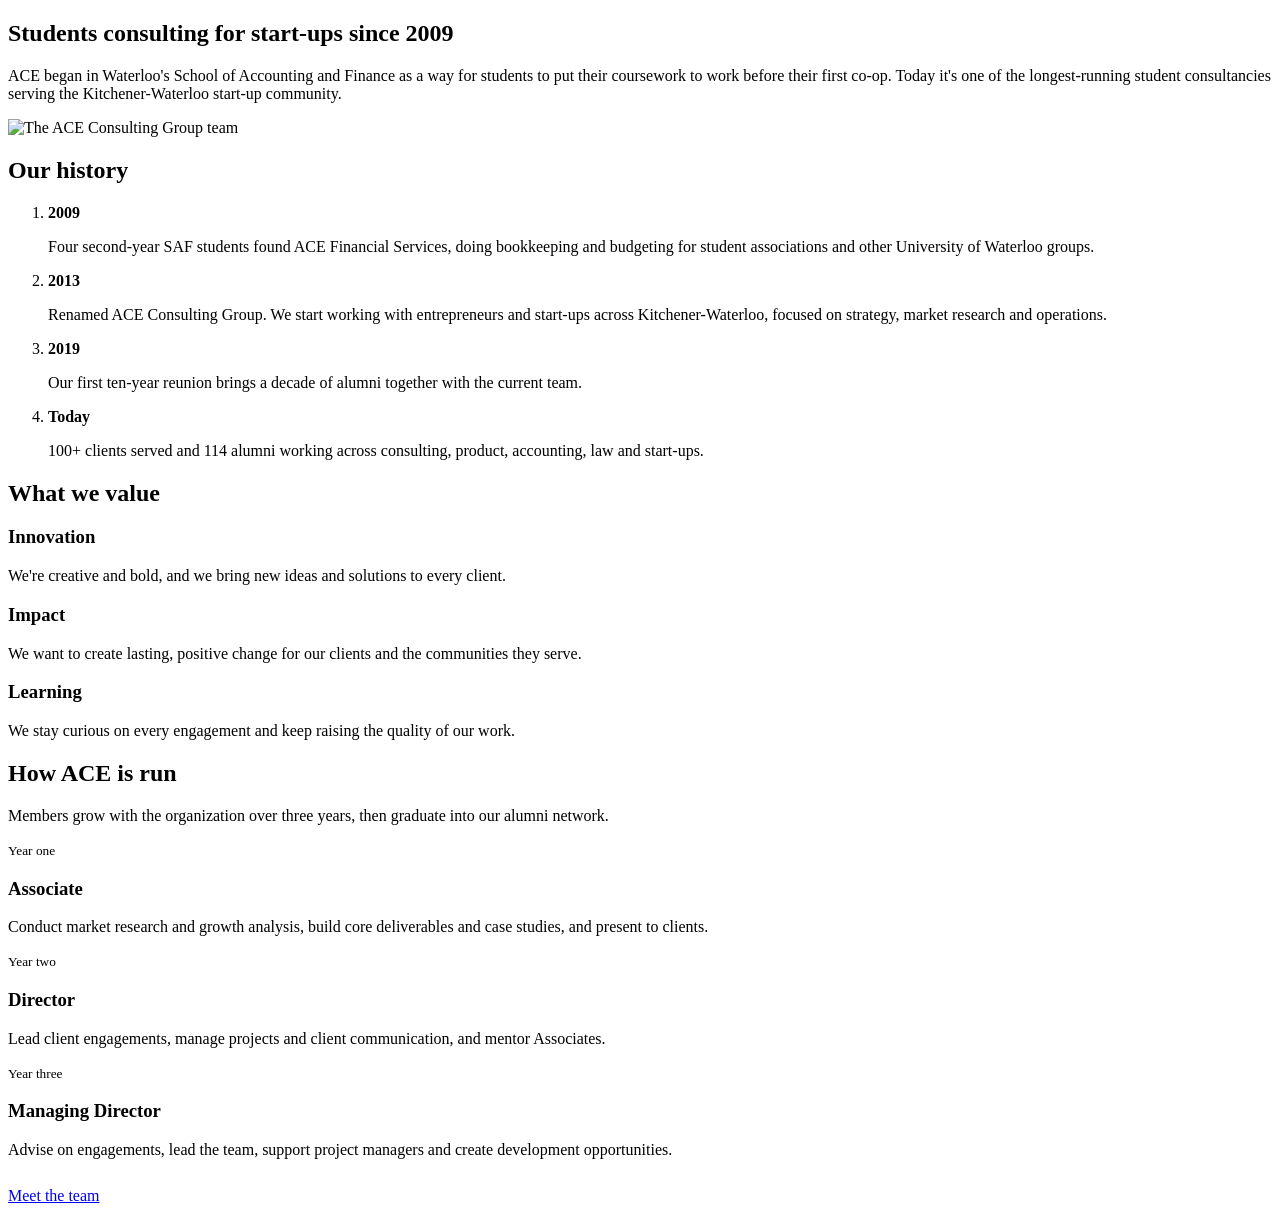
==== about.html @ a3be9829 "Add files via upload" ====
<!DOCTYPE html>
<html lang="en">
<head>
<meta charset="utf-8">
<meta name="viewport" content="width=device-width, initial-scale=1">
<title>About | ACE Consulting Group</title>
<meta name="description" content="ACE Consulting Group&#x27;s history, values and structure, from its 2009 founding at the University of Waterloo School of Accounting and Finance.">
<link rel="preconnect" href="https://fonts.googleapis.com">
<link rel="preconnect" href="https://fonts.gstatic.com" crossorigin>
<link href="https://fonts.googleapis.com/css2?family=Inter:wght@400;500;600&family=Montserrat:wght@600;700;800&display=swap" rel="stylesheet">
<link rel="stylesheet" href="css/style.css">
<link rel="icon" href="img/logo-navy.png">
</head>
<body data-page="about">
<header class="top" id="top"></header>
<main>
<section class="band intro">
  <div class="wrap">
    <h1>Students consulting for start-ups since 2009</h1>
    <p class="lead">ACE began in Waterloo's School of Accounting and Finance as a way for students to put their coursework to work before their first co-op. Today it's one of the longest-running student consultancies serving the Kitchener-Waterloo start-up community.</p>
  </div>
</section>

<section class="band" style="padding-top:0">
  <div class="wrap"><div class="photo wide-photo"><img src="img/team-group.webp" alt="The ACE Consulting Group team" width="1800" height="1200"></div></div>
</section>

<section class="band">
  <div class="wrap">
    <div class="head one"><h2>Our history</h2></div>
    <ol class="time">
      <li><b>2009</b><p>Four second-year SAF students found ACE Financial Services, doing bookkeeping and budgeting for student associations and other University of Waterloo groups.</p></li>
      <li><b>2013</b><p>Renamed ACE Consulting Group. We start working with entrepreneurs and start-ups across Kitchener-Waterloo, focused on strategy, market research and operations.</p></li>
      <li><b>2019</b><p>Our first ten-year reunion brings a decade of alumni together with the current team.</p></li>
      <li><b>Today</b><p><span data-clients>100+</span> clients served and <span data-alumni>114</span> alumni working across consulting, product, accounting, law and start-ups.</p></li>
    </ol>
  </div>
</section>

<section class="band tint">
  <div class="wrap">
    <div class="head one"><h2>What we value</h2></div>
    <div class="vals">
      <div><h3>Innovation</h3><p>We're creative and bold, and we bring new ideas and solutions to every client.</p></div>
      <div><h3>Impact</h3><p>We want to create lasting, positive change for our clients and the communities they serve.</p></div>
      <div><h3>Learning</h3><p>We stay curious on every engagement and keep raising the quality of our work.</p></div>
    </div>
  </div>
</section>

<section class="band">
  <div class="wrap">
    <div class="head"><h2>How ACE is run</h2><p class="lead">Members grow with the organization over three years, then graduate into our alumni network.</p></div>
    <div class="ladder">
      <div><small>Year one</small><h3>Associate</h3><p>Conduct market research and growth analysis, build core deliverables and case studies, and present to clients.</p></div>
      <div><small>Year two</small><h3>Director</h3><p>Lead client engagements, manage projects and client communication, and mentor Associates.</p></div>
      <div><small>Year three</small><h3>Managing Director</h3><p>Advise on engagements, lead the team, support project managers and create development opportunities.</p></div>
    </div>
    <p style="margin-top:28px"><a class="btn" href="team.html">Meet the team</a></p>
  </div>
</section>
</main>
<footer class="foot" id="foot"></footer>
<script src="js/content.js"></script>
<script src="js/site.js"></script>
</body>
</html>
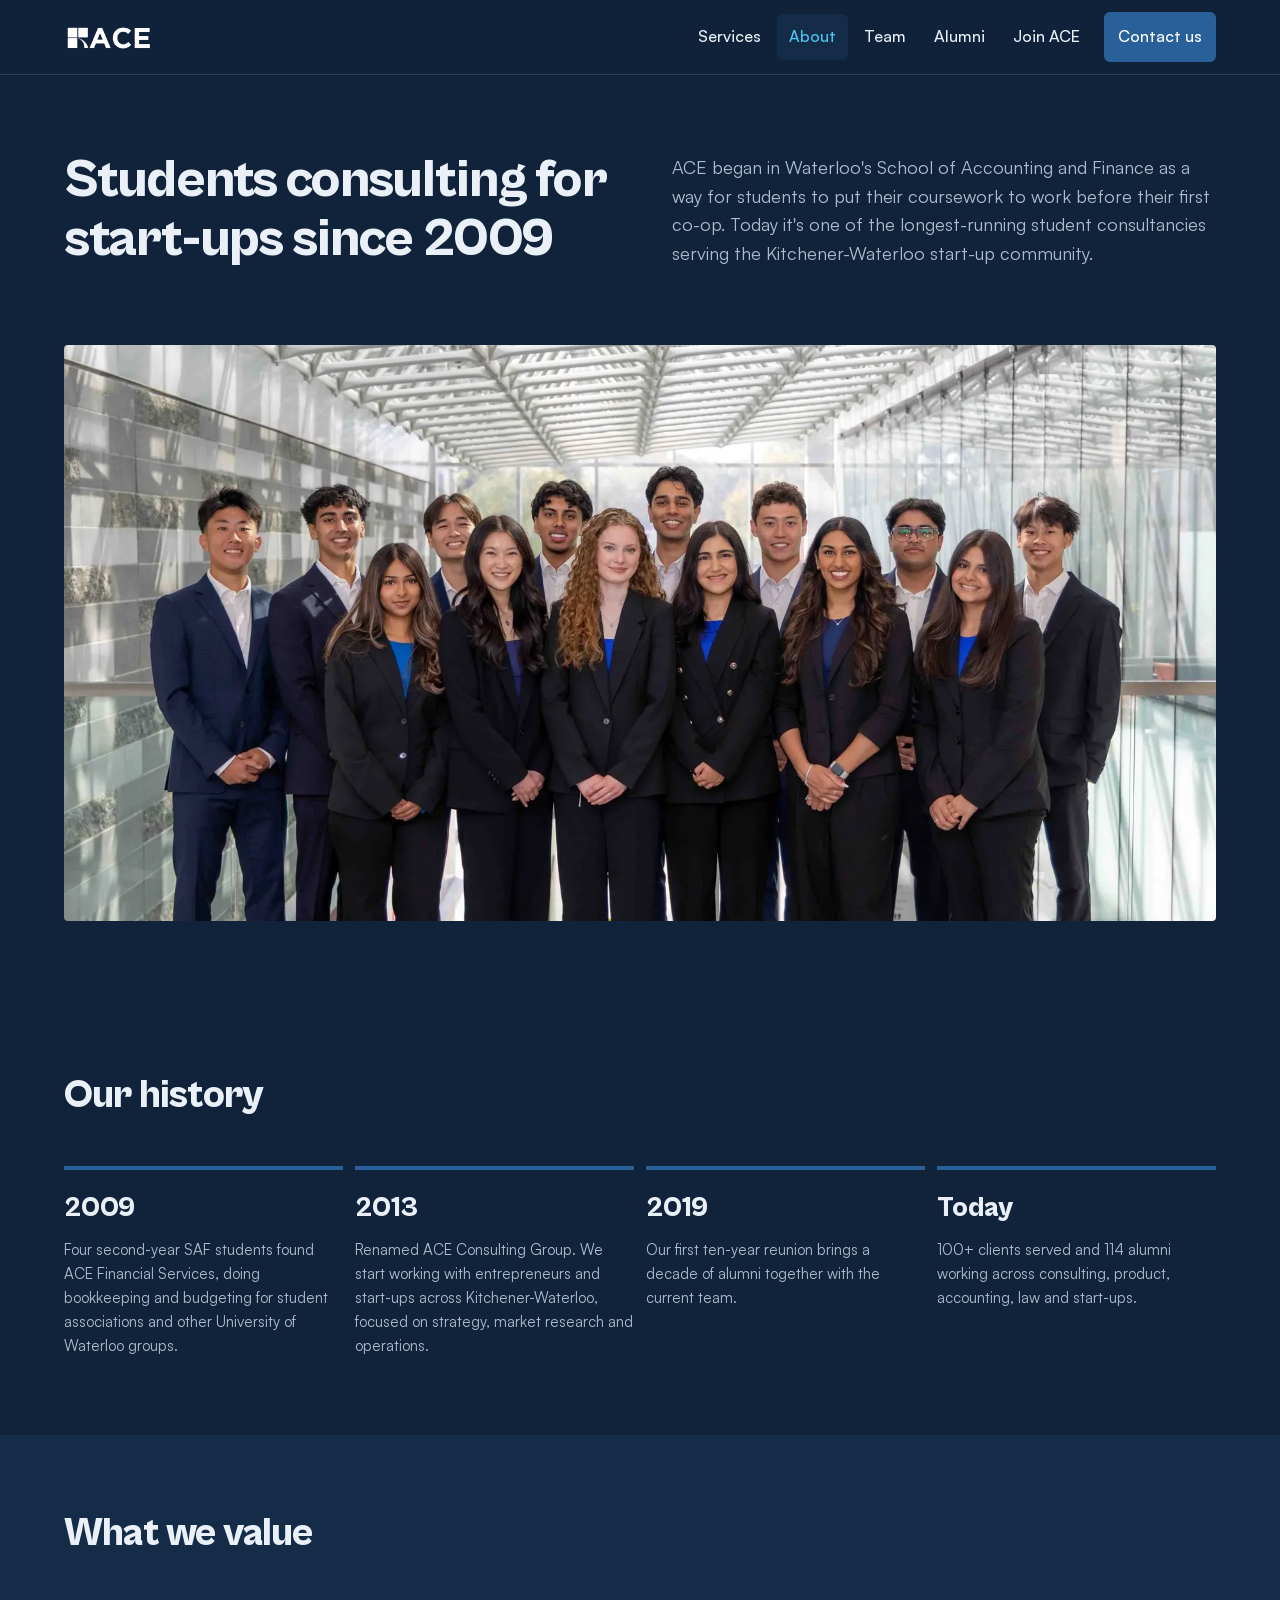
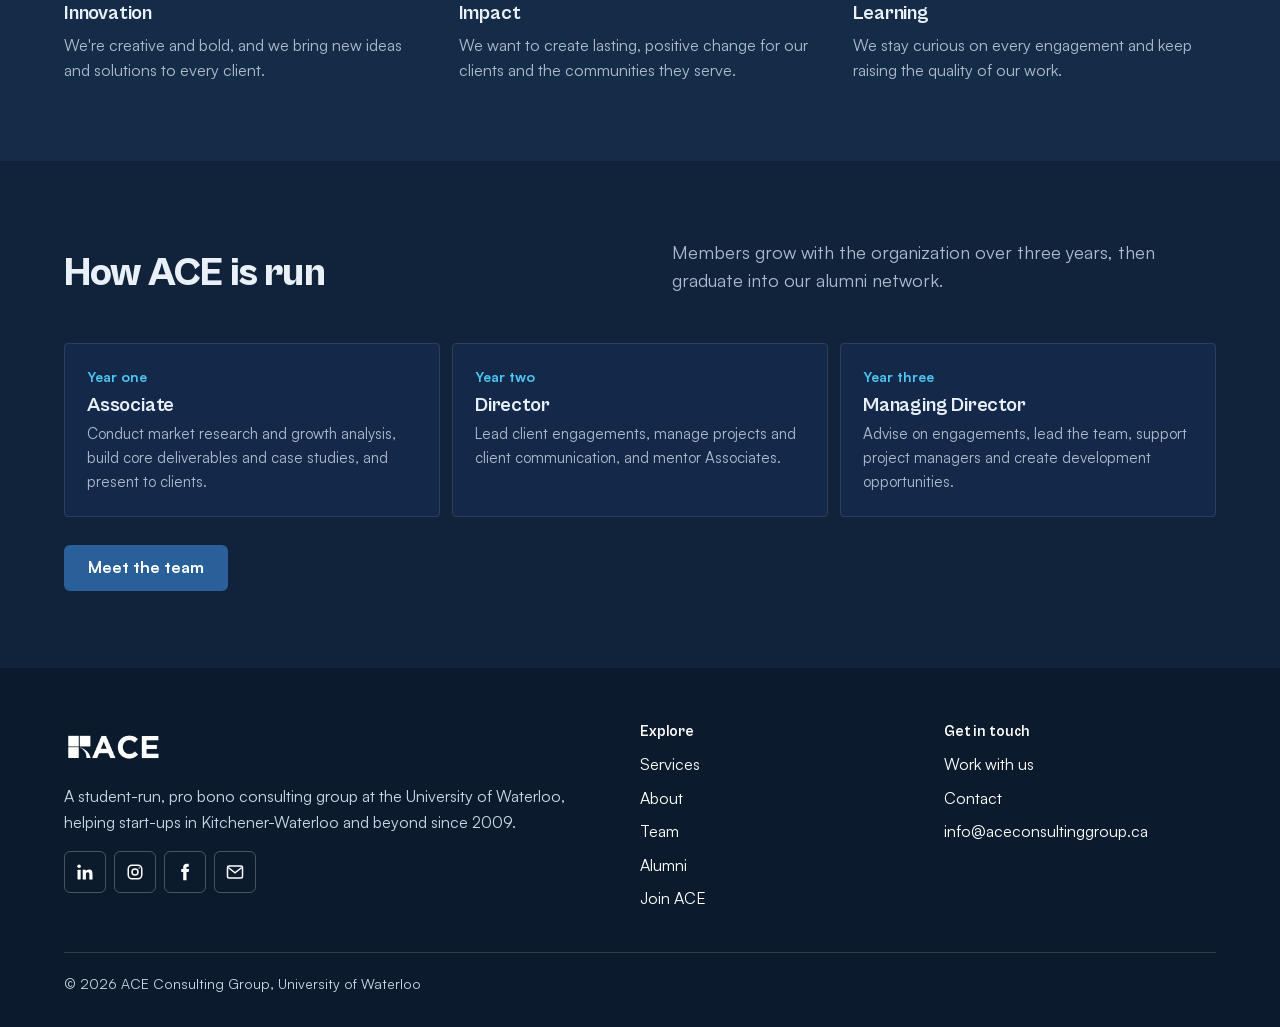
==== commit efc44fe1: "Redesign home page: faces-first layout, Cabinet Grotesk + Satoshi Palette unchanged (navy/cyan), dar" ====
--- a/about.html
+++ b/about.html
@@ -5,9 +5,6 @@
 <meta name="viewport" content="width=device-width, initial-scale=1">
 <title>About | ACE Consulting Group</title>
 <meta name="description" content="ACE Consulting Group&#x27;s history, values and structure, from its 2009 founding at the University of Waterloo School of Accounting and Finance.">
-<link rel="preconnect" href="https://fonts.googleapis.com">
-<link rel="preconnect" href="https://fonts.gstatic.com" crossorigin>
-<link href="https://fonts.googleapis.com/css2?family=Inter:wght@400;500;600&family=Montserrat:wght@600;700;800&display=swap" rel="stylesheet">
 <link rel="stylesheet" href="css/style.css">
 <link rel="icon" href="img/logo-navy.png">
 </head>
--- a/css/style.css
+++ b/css/style.css
@@ -0,0 +1,305 @@
+/* VOICE   confident student consultancy: clean, professional, warm through real faces
+   IDEA    faces first: real students, big, before any claim. The people are the proof
+   PICTURE team photo full bleed in the hero; campus and alumni photos carry the other panels
+   COLOUR  unchanged ACE navy ground, brighter navy bands, one cyan accent. Dark only, on purpose
+   TYPE    Cabinet Grotesk 800 for headings + Satoshi for text (self-hosted in fonts/, free for web use)
+   SHAPE   one rule: buttons 6px, cards and photos 4px, tags and filters pill
+   LAYOUT  laptop: headline over the photo, bento services, scroll-snap story rail; phone: photo on top, text below */
+
+@font-face{font-family:'Cabinet Grotesk';font-weight:500;font-style:normal;font-display:swap;src:url(../fonts/cabinet-grotesk-500.woff2) format('woff2')}
+@font-face{font-family:'Cabinet Grotesk';font-weight:700;font-style:normal;font-display:swap;src:url(../fonts/cabinet-grotesk-700.woff2) format('woff2')}
+@font-face{font-family:'Cabinet Grotesk';font-weight:800;font-style:normal;font-display:swap;src:url(../fonts/cabinet-grotesk-800.woff2) format('woff2')}
+@font-face{font-family:'Satoshi';font-weight:400;font-style:normal;font-display:swap;src:url(../fonts/satoshi-400.woff2) format('woff2')}
+@font-face{font-family:'Satoshi';font-weight:500;font-style:normal;font-display:swap;src:url(../fonts/satoshi-500.woff2) format('woff2')}
+@font-face{font-family:'Satoshi';font-weight:700;font-style:normal;font-display:swap;src:url(../fonts/satoshi-700.woff2) format('woff2')}
+
+:root{color-scheme:dark;
+--bg:#10233b;
+--ink:#eaf0f7;
+--muted:#adbccc;
+--navy:#14385f;
+--band:#1d4a7a;
+--navy-2:#2a6099;
+--cyan:#4cc6f2;
+--tint:#152c48;
+--line:#28415f;
+--card:#14294a}
+*{box-sizing:border-box;min-width:0}
+html{scroll-padding-top:80px}
+body{margin:0;background:var(--bg);color:var(--ink);font:16px/1.6 Satoshi,system-ui,-apple-system,"Segoe UI",sans-serif;overflow-x:clip}
+img{max-width:100%;height:auto;display:block}
+a{color:var(--cyan)}
+h1,h2,h3{font-family:"Cabinet Grotesk",Satoshi,system-ui,sans-serif;line-height:1.08;letter-spacing:-.02em;margin:0;text-wrap:balance}
+h1{font-size:clamp(34px,5vw,54px);font-weight:800}
+h2{font-size:clamp(28px,3.4vw,40px);font-weight:800}
+h3{font-size:20px;font-weight:700;letter-spacing:-.01em}
+p{margin:0}
+.wrap{max-width:1240px;margin:0 auto}
+.band{padding-block:clamp(44px,6vw,88px);padding-inline:max(5vw,16px)}
+.tint{background:var(--tint)}
+.navyband{background:var(--band);color:#fff}
+.navyband a{color:#9fe1fb}
+.lead{font-size:18px;color:var(--muted);max-width:60ch}
+.navyband .lead{color:#c9d8e8}
+.stack-sm>*+*{margin-top:14px}
+.stack>*+*{margin-top:22px}
+
+/* buttons */
+.btn{display:inline-flex;align-items:center;gap:8px;min-height:46px;padding:0 22px;border-radius:6px;font-weight:600;text-decoration:none;border:2px solid var(--navy-2);background:var(--navy-2);color:#fff;transition:background .15s,color .15s}
+.btn:hover{background:transparent;color:var(--ink)}
+.btn.ghost{background:transparent;color:var(--ink)}
+.btn.ghost:hover{background:var(--navy-2);color:#fff}
+.navyband .btn{background:#fff;color:var(--navy);border-color:#fff}
+.navyband .btn:hover{background:transparent;color:#fff}
+.navyband .btn.ghost{background:transparent;color:#fff}
+.navyband .btn.ghost:hover{background:#fff;color:var(--navy)}
+.btns{display:flex;flex-wrap:wrap;gap:12px}
+:focus-visible{outline:3px solid var(--cyan);outline-offset:2px}
+
+/* header */
+.top{position:sticky;top:0;z-index:20;background:color-mix(in srgb,var(--bg) 92%,transparent);backdrop-filter:blur(8px);border-bottom:1px solid var(--line)}
+.top .wrap{display:flex;align-items:center;gap:20px;padding:12px max(5vw,16px);max-width:calc(1240px + 10vw)}
+.brand img{height:40px;width:auto}
+.lg-n{display:none}
+.nav{display:flex;gap:4px;margin-left:auto;align-items:center}
+.nav a{color:var(--ink);text-decoration:none;font-weight:500;padding:10px 12px;border-radius:6px}
+.nav a:hover,.nav a[aria-current]{background:var(--tint)}
+.nav a[aria-current]{color:var(--cyan)}
+.nav .btn{margin-left:8px;min-height:42px;color:#fff}
+.nav .btn:hover{color:var(--ink);background:transparent}
+.menu{display:none;margin-left:auto;min-height:44px;min-width:44px;border:1px solid var(--line);border-radius:6px;background:var(--bg);color:var(--ink);font:inherit;font-weight:600;padding:0 14px}
+@media(max-width:940px){.menu{display:block}.nav{display:none;position:absolute;left:0;right:0;top:100%;flex-direction:column;align-items:stretch;background:var(--bg);border-bottom:1px solid var(--line);padding:8px 16px 16px}.nav.open{display:flex}.nav .btn{margin:8px 0 0;justify-content:center}}
+
+/* stats */
+.stats{display:grid;grid-template-columns:repeat(auto-fit,minmax(10em,1fr));gap:24px}
+.stats b{display:block;font-family:"Cabinet Grotesk",Satoshi,sans-serif;font-weight:800;font-size:clamp(36px,4.4vw,52px);line-height:1;letter-spacing:-.03em}
+.stats span{display:block;margin-top:8px;color:#c9d8e8;font-size:15px;max-width:18ch}
+
+/* section heads */
+.head{display:grid;grid-template-columns:minmax(0,1fr) minmax(0,1fr);gap:24px 64px;align-items:end;margin-bottom:clamp(28px,4vw,48px)}
+.head.one{grid-template-columns:1fr}
+@media(max-width:760px){.head{grid-template-columns:1fr}}
+
+/* services */
+.svc{display:grid;grid-template-columns:repeat(3,minmax(0,1fr));gap:12px}
+.svc article{background:var(--card);border:1px solid var(--line);border-radius:4px;padding:28px;display:flex;flex-direction:column;gap:14px}
+.svc .sq{width:38px;height:38px}
+.svc p{color:var(--muted)}
+.svc a{margin-top:auto;font-weight:600;text-decoration:none}
+@media(max-width:860px){.svc{grid-template-columns:1fr}}
+
+/* clients */
+.split{display:grid;grid-template-columns:minmax(0,1fr) minmax(0,1fr);gap:clamp(28px,5vw,72px);align-items:center}
+.split.wide-l{grid-template-columns:minmax(0,7fr) minmax(0,5fr)}
+@media(max-width:820px){.split,.split.wide-l{grid-template-columns:1fr}}
+.logos{background:#fff;border-radius:4px;padding:16px;border:1px solid var(--line)}
+blockquote{margin:0;font-family:"Cabinet Grotesk",Satoshi,sans-serif;font-weight:600;font-size:clamp(21px,2.3vw,27px);line-height:1.35;letter-spacing:-.01em}
+blockquote+p{margin-top:16px;color:var(--muted);font-weight:600}
+.qmark{width:44px;height:44px;margin-bottom:16px}
+
+/* stories */
+.cards{display:grid;grid-template-columns:repeat(3,minmax(0,1fr));gap:20px}
+@media(max-width:900px){.cards{grid-template-columns:repeat(2,minmax(0,1fr))}}
+@media(max-width:560px){.cards{grid-template-columns:1fr}}
+.story{display:flex;flex-direction:column;text-decoration:none;color:var(--ink);background:var(--card);border:1px solid var(--line);border-radius:4px;overflow:hidden;transition:transform .2s,border-color .2s}
+.story[hidden]{display:none}
+.story:hover{transform:translateY(-3px);border-color:var(--cyan)}
+.story .cover{aspect-ratio:2/1;background:var(--navy);position:relative;overflow:hidden}
+.story .cover img{width:100%;height:100%;object-fit:cover}
+.story .body{padding:20px 22px 24px;display:flex;flex-direction:column;gap:10px;flex:1}
+.story .meta{color:var(--muted);font-size:14px}
+.story p{color:var(--muted);font-size:15px}
+.tags{display:flex;flex-wrap:wrap;gap:6px}
+.tag{font-size:13px;font-weight:600;padding:3px 10px;border-radius:99px;background:var(--tint);color:var(--ink)}
+.gen{position:absolute;inset:0;display:grid;grid-template-columns:1fr 1fr;grid-template-rows:1fr 1fr;gap:6px;padding:14px}
+.gen i{background:rgba(255,255,255,.08);border-radius:3px}
+.gen .who{position:absolute;left:22px;bottom:18px;right:22px;color:#fff;font-family:"Cabinet Grotesk",Satoshi,sans-serif;font-weight:800;font-size:26px;line-height:1.05}
+.gen svg{position:absolute;right:10px;bottom:10px;width:46%;height:auto;opacity:.9}
+.filters{display:flex;flex-wrap:wrap;gap:8px;margin-bottom:24px}
+.filters button{min-height:42px;padding:0 16px;border-radius:99px;border:1px solid var(--line);background:var(--bg);color:var(--ink);font:inherit;font-weight:600;cursor:pointer}
+.filters button[aria-pressed=true]{background:var(--navy-2);border-color:var(--navy-2);color:#fff}
+
+/* two doors */
+.doors{display:grid;grid-template-columns:1fr 1fr;gap:12px}
+.door{padding:clamp(28px,4vw,48px);border-radius:4px;display:flex;flex-direction:column;gap:14px;align-items:flex-start}
+.door.a{background:var(--band);color:#fff}
+.door.a p{color:#d6e3f0}
+.door.a .btn{background:#fff;color:var(--navy);border-color:#fff}
+.door.a .btn:hover{background:transparent;color:#fff}
+.door.b{background:var(--card);border:1px solid var(--line)}
+.door.b p{color:var(--muted)}
+@media(max-width:760px){.doors{grid-template-columns:1fr}}
+
+/* team */
+.group{margin-top:clamp(36px,5vw,64px)}
+.group{text-align:center}
+.group h2{margin-bottom:8px}
+.group>p{color:var(--muted);margin:0 auto 28px;max-width:62ch}
+.group .person{text-align:left}
+.people{--n:4;--w:280px;display:flex;flex-wrap:wrap;justify-content:center;gap:28px 20px;max-width:calc(var(--n)*var(--w) + (var(--n) - 1)*20px);margin:0 auto}
+.people.n3{--n:3}
+.people.n2{--n:2}
+.person{flex:0 0 calc((100% - (var(--n) - 1)*20px)/var(--n))}
+.person figure{margin:0;aspect-ratio:4/5;border-radius:4px;overflow:hidden;background:var(--tint)}
+.person img{width:100%;height:100%;object-fit:cover}
+.person .row{display:flex;justify-content:space-between;align-items:flex-start;gap:8px;margin-top:12px}
+.person h3{font-size:18px}
+.person .role{font-size:14px;color:var(--cyan);font-weight:600;margin-top:2px}
+.person .tl{font-size:15px;color:var(--muted);margin-top:6px}
+.li{flex:none;display:grid;place-items:center;width:36px;height:36px;border-radius:6px;border:1px solid var(--line);color:var(--ink)}
+.li:hover{background:var(--navy-2);color:#fff;border-color:var(--navy-2)}
+.li svg{width:16px;height:16px}
+@media(max-width:820px){.people,.people.n3{--n:2}}
+@media(max-width:480px){.people{gap:20px 14px}.person h3{font-size:16px}}
+
+/* page intro */
+.intro .wrap{display:grid;grid-template-columns:minmax(0,1fr) minmax(0,1fr);gap:clamp(28px,5vw,72px);align-items:end}
+.intro.solo .wrap{grid-template-columns:minmax(0,1fr)}
+@media(max-width:820px){.intro .wrap{grid-template-columns:1fr}}
+.photo{border-radius:4px;overflow:hidden}
+.photo img{width:100%;height:100%;object-fit:cover}
+.wide-photo{aspect-ratio:2/1}
+.wide-photo img{object-position:50% 12%}
+@media(max-width:600px){.wide-photo{aspect-ratio:4/3}}
+
+/* cases */
+.cases{display:grid;grid-template-columns:repeat(2,minmax(0,1fr));gap:12px}
+@media(max-width:820px){.cases{grid-template-columns:1fr}}
+.case{background:var(--card);border:1px solid var(--line);border-radius:4px;padding:26px}
+.case .svc-l{font-size:14px;color:var(--cyan);font-weight:600;margin-top:4px}
+.case dl{margin:18px 0 0;display:grid;grid-template-columns:max-content 1fr;gap:10px 18px}
+.case dt{font-weight:600;font-size:15px}
+.case dd{margin:0;color:var(--muted);font-size:15px}
+@media(max-width:480px){.case dl{grid-template-columns:1fr;gap:2px}.case dd{margin-bottom:10px}}
+
+/* timeline */
+.time{list-style:none;padding:0;margin:0;display:grid;grid-template-columns:repeat(4,minmax(0,1fr));gap:12px}
+.time li{border-top:4px solid var(--navy-2);padding-top:16px}
+.time b{font-family:"Cabinet Grotesk",Satoshi,sans-serif;font-size:28px;font-weight:800;display:block;margin-bottom:8px}
+.time p{color:var(--muted);font-size:15px}
+@media(max-width:820px){.time{grid-template-columns:1fr 1fr}}
+@media(max-width:480px){.time{grid-template-columns:1fr}}
+.vals{display:grid;grid-template-columns:repeat(3,minmax(0,1fr));gap:32px}
+.vals h3{margin-bottom:8px}
+.vals p{color:var(--muted)}
+@media(max-width:760px){.vals{grid-template-columns:1fr}}
+.ladder{display:grid;grid-template-columns:repeat(3,minmax(0,1fr));gap:12px}
+.ladder div{background:var(--card);border:1px solid var(--line);border-radius:4px;padding:22px}
+.ladder small{display:block;color:var(--cyan);font-weight:600;font-size:14px;margin-bottom:6px}
+.ladder p{color:var(--muted);font-size:15px;margin-top:6px}
+@media(max-width:760px){.ladder{grid-template-columns:1fr}}
+
+/* steps */
+.steps{list-style:none;margin:0;padding:0;counter-reset:s;display:grid;gap:0}
+.steps li{display:grid;grid-template-columns:56px minmax(0,1fr);gap:16px;padding:20px 0;border-top:1px solid var(--line)}
+.steps li::before{counter-increment:s;content:counter(s);width:44px;height:44px;border-radius:4px;background:var(--navy-2);color:#fff;display:grid;place-items:center;font-family:"Cabinet Grotesk",Satoshi,sans-serif;font-weight:800}
+.steps p{color:var(--muted);margin-top:4px}
+.chips{display:flex;flex-wrap:wrap;gap:8px}
+.chips span{padding:8px 16px;border:1px solid var(--line);border-radius:99px;font-weight:600;background:var(--card)}
+
+/* article */
+.article{max-width:720px;margin:0 auto}
+.article .cover{aspect-ratio:2/1;border-radius:4px;overflow:hidden;background:var(--navy);position:relative;margin:28px 0}
+.article .cover img{width:100%;height:100%;object-fit:cover}
+.article .txt p{font-size:17px;margin-top:18px}
+.article .lede{font-size:20px;color:var(--ink)}
+.article .txt h2{font-size:clamp(20px,2.2vw,24px);font-weight:700;margin-top:40px;line-height:1.25}
+.article .txt h2+p{margin-top:12px}
+.article .txt a{overflow-wrap:anywhere}
+.author{background:var(--tint);border-radius:4px;padding:22px 24px;margin-bottom:8px}
+.author h2{font-size:18px;margin-bottom:12px}
+.author dl{margin:0;display:grid;grid-template-columns:max-content 1fr;gap:8px 18px;font-size:15px}
+.author dt{font-weight:600}
+.author dd{margin:0;color:var(--muted)}
+@media(max-width:480px){.author dl{grid-template-columns:1fr;gap:2px}.author dd{margin-bottom:8px}}
+.next{margin-top:48px;padding-top:20px;border-top:1px solid var(--line);display:flex;flex-direction:column;gap:4px}
+.next span{font-size:14px;color:var(--muted)}
+.next a{font-family:"Cabinet Grotesk",Satoshi,sans-serif;font-weight:700;font-size:18px;text-decoration:none}
+.note{margin-top:24px;padding:16px 18px;border-left:4px solid var(--cyan);background:var(--tint);font-size:15px;color:var(--muted)}
+.back{display:inline-block;margin-bottom:24px;font-weight:600;text-decoration:none}
+
+/* contact */
+.contact-grid{display:grid;grid-template-columns:repeat(2,minmax(0,1fr));gap:12px}
+.contact-grid>div{padding:clamp(24px,4vw,40px);border-radius:4px;border:1px solid var(--line);background:var(--card);display:flex;flex-direction:column;gap:14px;align-items:flex-start}
+.contact-grid .lead{font-size:16px}
+.email{font-family:"Cabinet Grotesk",Satoshi,sans-serif;font-weight:700;font-size:clamp(18px,2.2vw,24px);overflow-wrap:anywhere}
+@media(max-width:760px){.contact-grid{grid-template-columns:1fr}}
+
+/* footer */
+.foot{background:#0b1a2d;color:#c9d8e8;padding:56px max(5vw,16px) 32px}
+.foot .wrap{display:grid;grid-template-columns:minmax(0,2fr) minmax(0,1fr) minmax(0,1fr);gap:32px}
+.foot img{height:44px;width:auto;margin-bottom:16px}
+.foot a{color:#fff;text-decoration:none;overflow-wrap:anywhere}
+.foot a:hover{text-decoration:underline}
+.foot h3{color:#fff;font-size:15px;margin-bottom:12px}
+.foot ul{list-style:none;padding:0;margin:0;display:grid;gap:8px}
+.soc{display:flex;gap:8px;margin-top:16px}
+.soc a{width:42px;height:42px;display:grid;place-items:center;border:1px solid rgba(255,255,255,.25);border-radius:6px}
+.soc a:hover{background:#fff;color:#0b1a2d}
+.soc svg{width:18px;height:18px}
+.fine{max-width:1240px;margin:40px auto 0;padding-top:20px;border-top:1px solid rgba(255,255,255,.15);font-size:14px}
+@media(max-width:760px){.foot .wrap{grid-template-columns:1fr 1fr}.foot .wrap>div:first-child{grid-column:1/-1}}
+
+@media(prefers-reduced-motion:reduce){*{transition:none!important}}
+
+/* ===== HOME (faces first). Scoped so the other pages keep their layouts ===== */
+.hero{position:relative;isolation:isolate;overflow:hidden;display:flex;align-items:flex-end;min-height:min(calc(100dvh - 75px),880px)}
+.hero .bg{position:absolute;inset:0;width:100%;height:100%;object-fit:cover;object-position:50% 0;z-index:-2}
+.hero::after{content:"";position:absolute;inset:0;z-index:-1;background:linear-gradient(to top,var(--bg) 0,rgba(16,35,59,.93) 24%,rgba(16,35,59,.6) 46%,rgba(16,35,59,0) 70%)}
+.hero .copy{width:100%;max-width:calc(1240px + 10vw);margin:0 auto;padding:0 max(5vw,16px) clamp(32px,6vh,64px)}
+.hero h1{font-size:clamp(40px,6vw,80px);line-height:.98;letter-spacing:-.03em;max-width:12em}
+.hero .lead{margin-top:20px;max-width:46ch;color:#d3deea}
+.hero .btns{margin-top:28px}
+@media(max-width:899px){
+.hero{display:block;min-height:0}
+.hero .bg{position:static;height:auto;aspect-ratio:3/2;-webkit-mask-image:linear-gradient(to bottom,#000 62%,transparent);mask-image:linear-gradient(to bottom,#000 62%,transparent)}
+.hero::after{display:none}
+.hero .copy{position:relative;margin-top:-28px;padding-bottom:44px}}
+
+.btn{transition:background .15s,color .15s,transform .2s cubic-bezier(.16,1,.3,1)}
+.btn:hover{transform:translateY(-1px)}
+.btn:active{transform:scale(.98)}
+
+[data-page=home] .stats>div{border-left:2px solid var(--cyan);padding-left:18px}
+[data-page=home] .head{grid-template-columns:1fr}
+[data-page=home] .head .lead{margin-top:-8px}
+
+/* services bento: one photo cell, one tinted cell, one plain cell */
+[data-page=home] .svc{grid-template-columns:minmax(0,1.3fr) minmax(0,1fr)}
+[data-page=home] .svc article:first-child{grid-row:1/span 2;min-height:460px;justify-content:flex-end;border-color:transparent;
+  background:linear-gradient(to top,rgba(11,26,45,.97) 30%,rgba(11,26,45,.45) 75%,rgba(11,26,45,.2)),url(../img/campus.webp) center/cover}
+[data-page=home] .svc article:nth-child(2){background:var(--band);border-color:transparent}
+[data-page=home] .svc article:nth-child(2) p{color:#d6e3f0}
+.more{margin-top:28px}
+@media(max-width:860px){[data-page=home] .svc{grid-template-columns:1fr}[data-page=home] .svc article:first-child{grid-row:auto;min-height:340px}}
+
+/* clients: text and logos side by side, the quote gets its own full-width row */
+.clients .wrap{display:grid;grid-template-columns:minmax(0,5fr) minmax(0,7fr);gap:clamp(28px,5vw,72px);align-items:center}
+.clients figure{margin:0}
+.clients .quote{grid-column:1/-1;border-top:1px solid var(--line);padding-top:clamp(24px,4vw,44px)}
+.clients blockquote{font-size:clamp(22px,2.8vw,38px);line-height:1.2;max-width:30em;text-wrap:balance}
+@media(max-width:820px){.clients .wrap{grid-template-columns:1fr}}
+
+/* stories: scroll-snap rail that bleeds off the right edge */
+.rail{display:flex;gap:16px;overflow-x:auto;scroll-snap-type:x mandatory;margin-right:calc(50% - 50vw);padding:0 calc(50vw - 50%) 16px 0;scrollbar-width:thin;scrollbar-color:var(--navy-2) transparent}
+.rail .story{flex:0 0 min(82vw,380px);scroll-snap-align:start}
+
+/* doors: second door carries a real photo */
+.door{min-height:340px;justify-content:flex-end}
+.door.b{position:relative;isolation:isolate;overflow:hidden;border:0;color:#fff}
+.door.b::before{content:"";position:absolute;inset:0;z-index:-1;background:linear-gradient(to top,rgba(11,26,45,.95) 28%,rgba(11,26,45,.5)),url(../img/alumni-group.webp) center/cover}
+.door.b p{color:#d6e3f0}
+.door.b .btn{background:rgba(11,26,45,.65);border-color:#fff;color:#fff}
+.door.b .btn:hover{background:#fff;color:var(--navy)}
+
+/* motion: hero settles in, sections reveal in reading order. Both off under reduced motion */
+@media(prefers-reduced-motion:no-preference){
+.hero .bg{animation:settle 1.6s cubic-bezier(.16,1,.3,1) both}
+.hero .copy>*{animation:rise .9s cubic-bezier(.16,1,.3,1) both}
+.hero .copy>:nth-child(2){animation-delay:.1s}
+.hero .copy>:nth-child(3){animation-delay:.2s}
+.js [data-reveal]{opacity:0;transform:translateY(24px);transition:opacity .8s cubic-bezier(.16,1,.3,1),transform .8s cubic-bezier(.16,1,.3,1)}
+.js [data-reveal].in{opacity:1;transform:none}
+@keyframes settle{from{transform:scale(1.06)}}
+@keyframes rise{from{opacity:0;transform:translateY(22px)}}}
+.nb{white-space:nowrap}
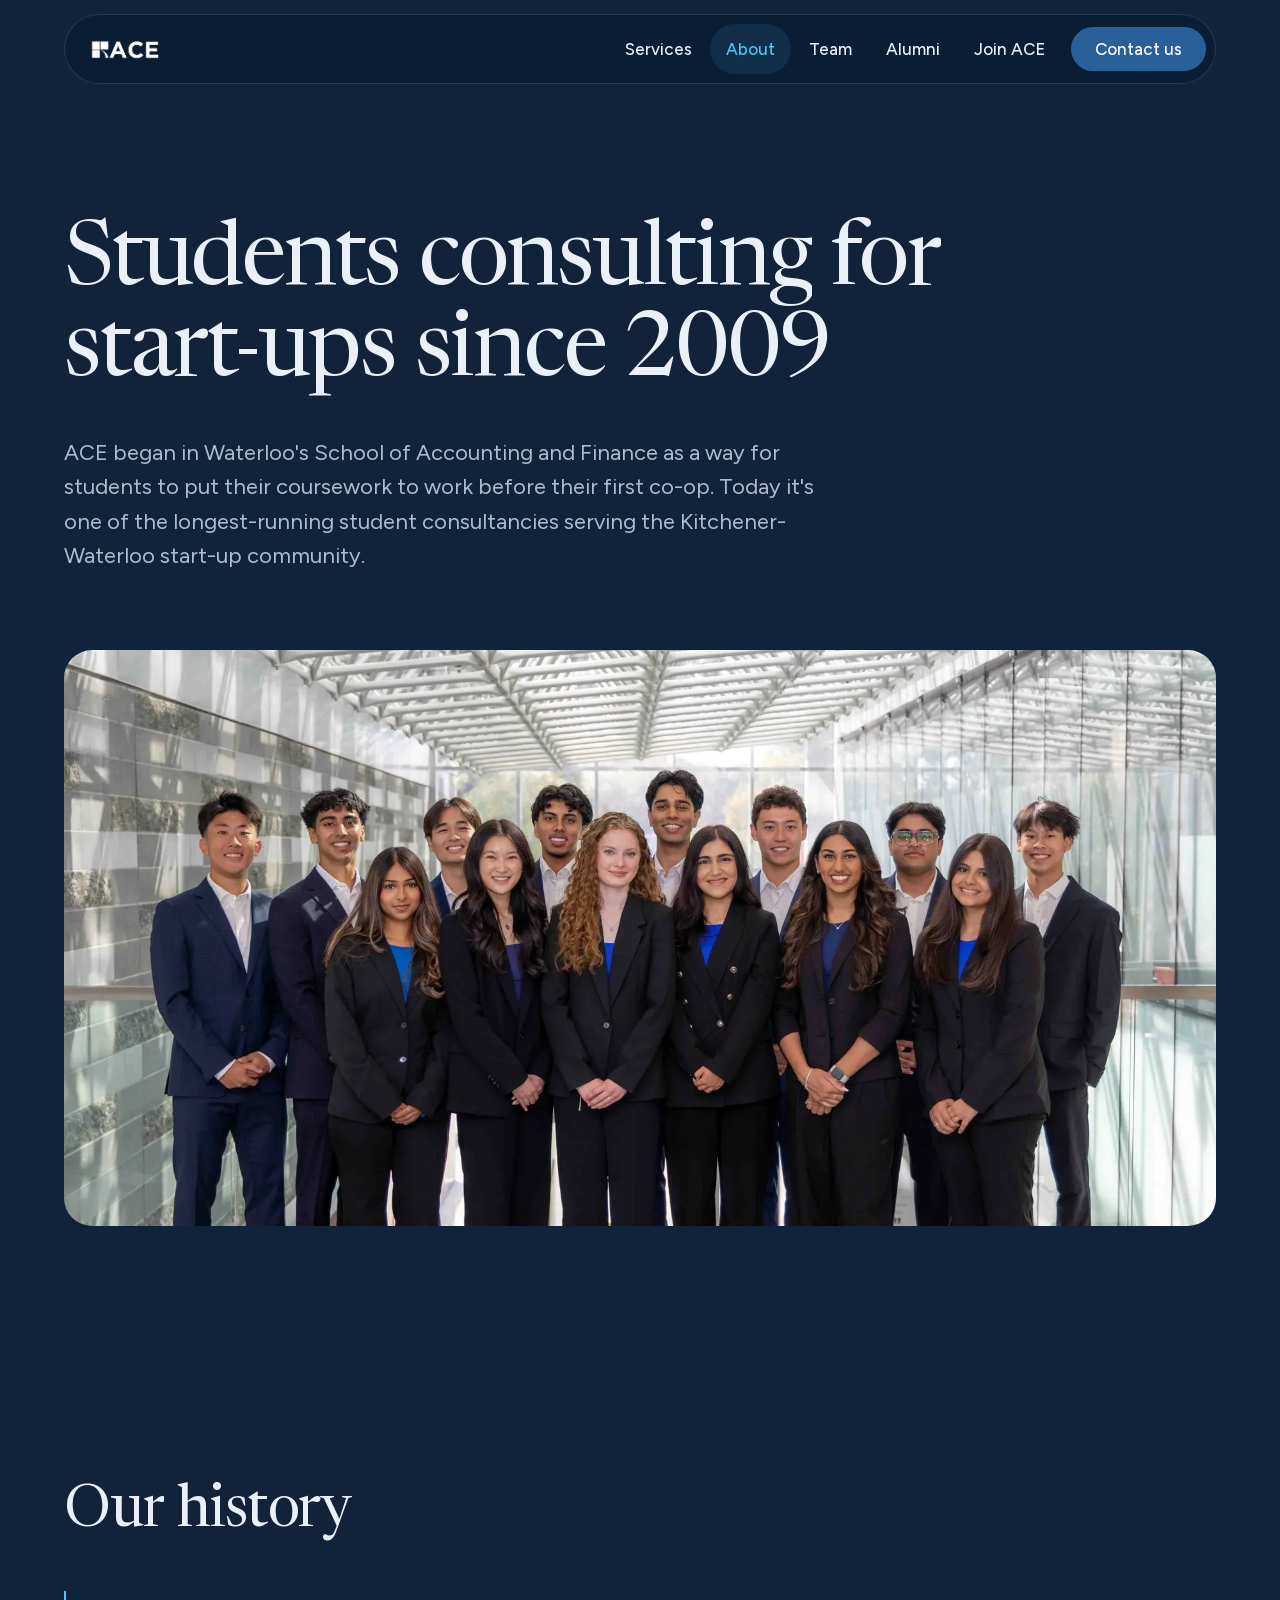
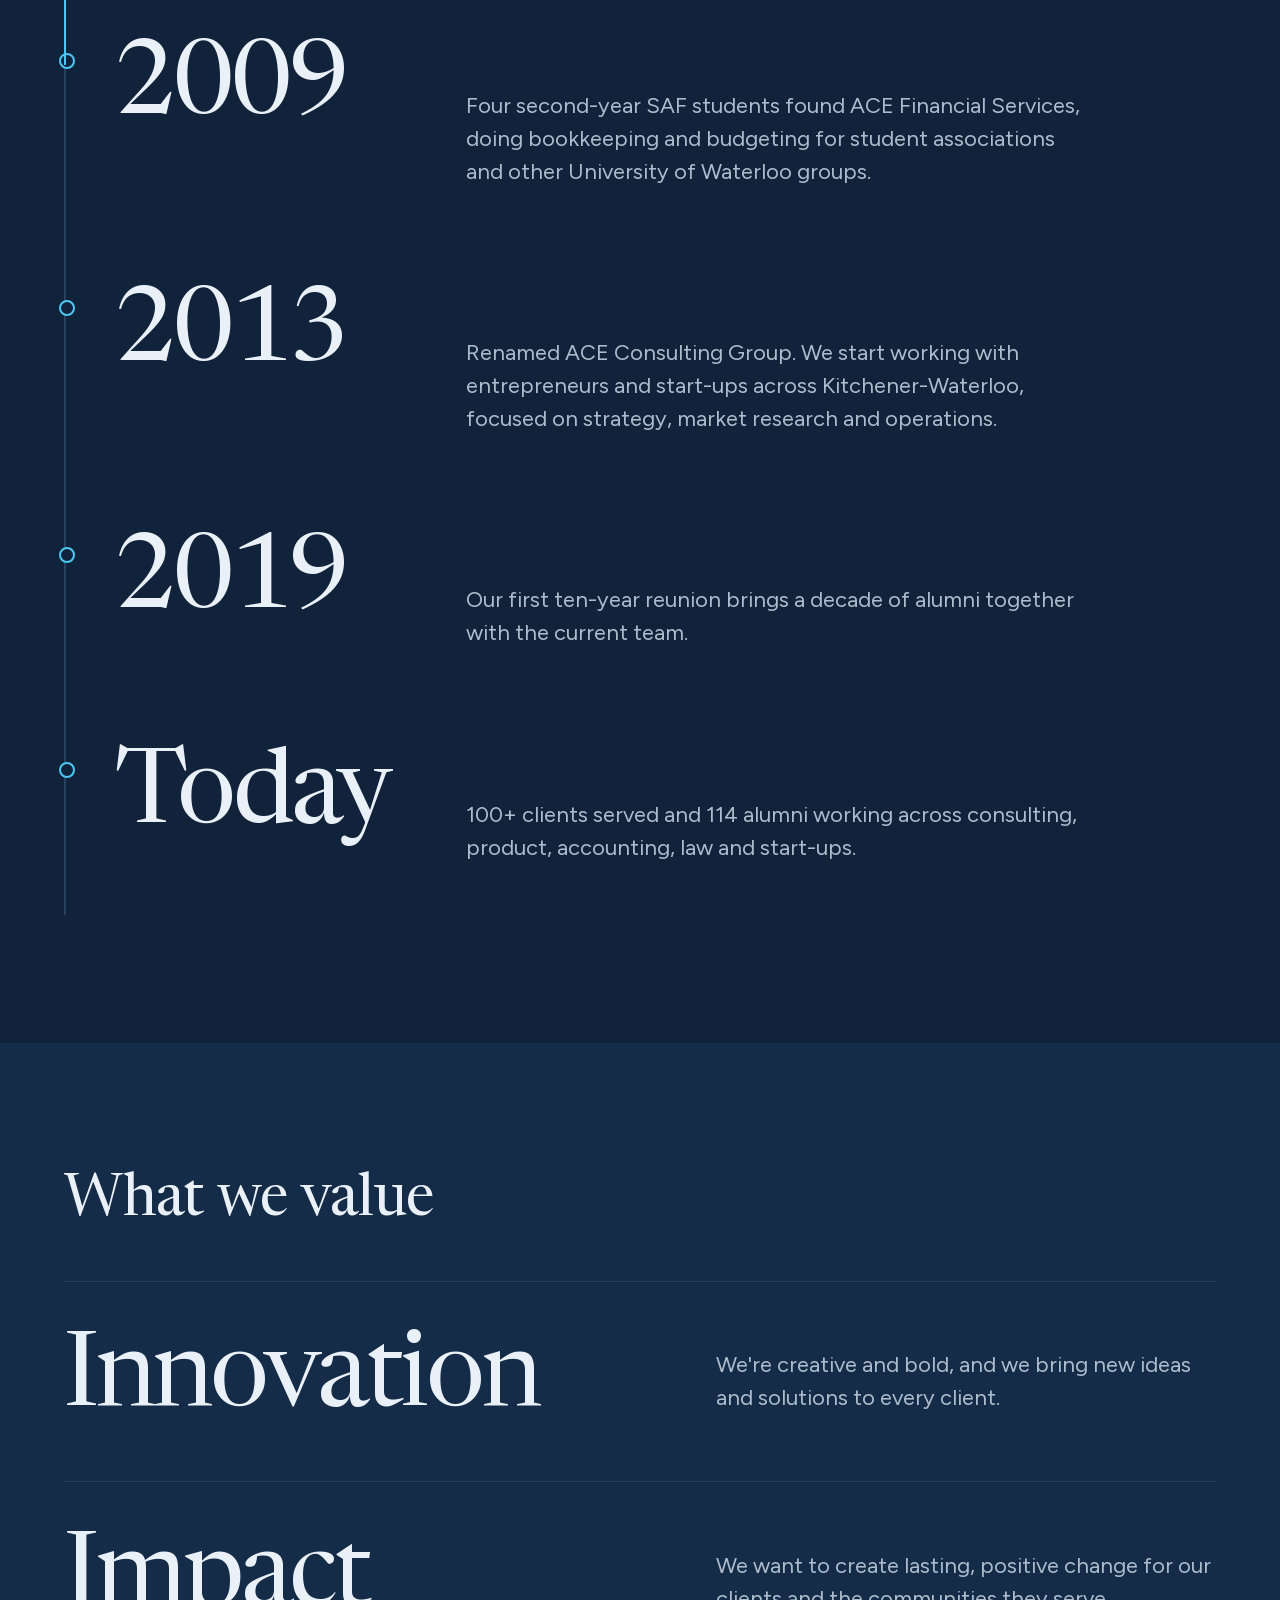
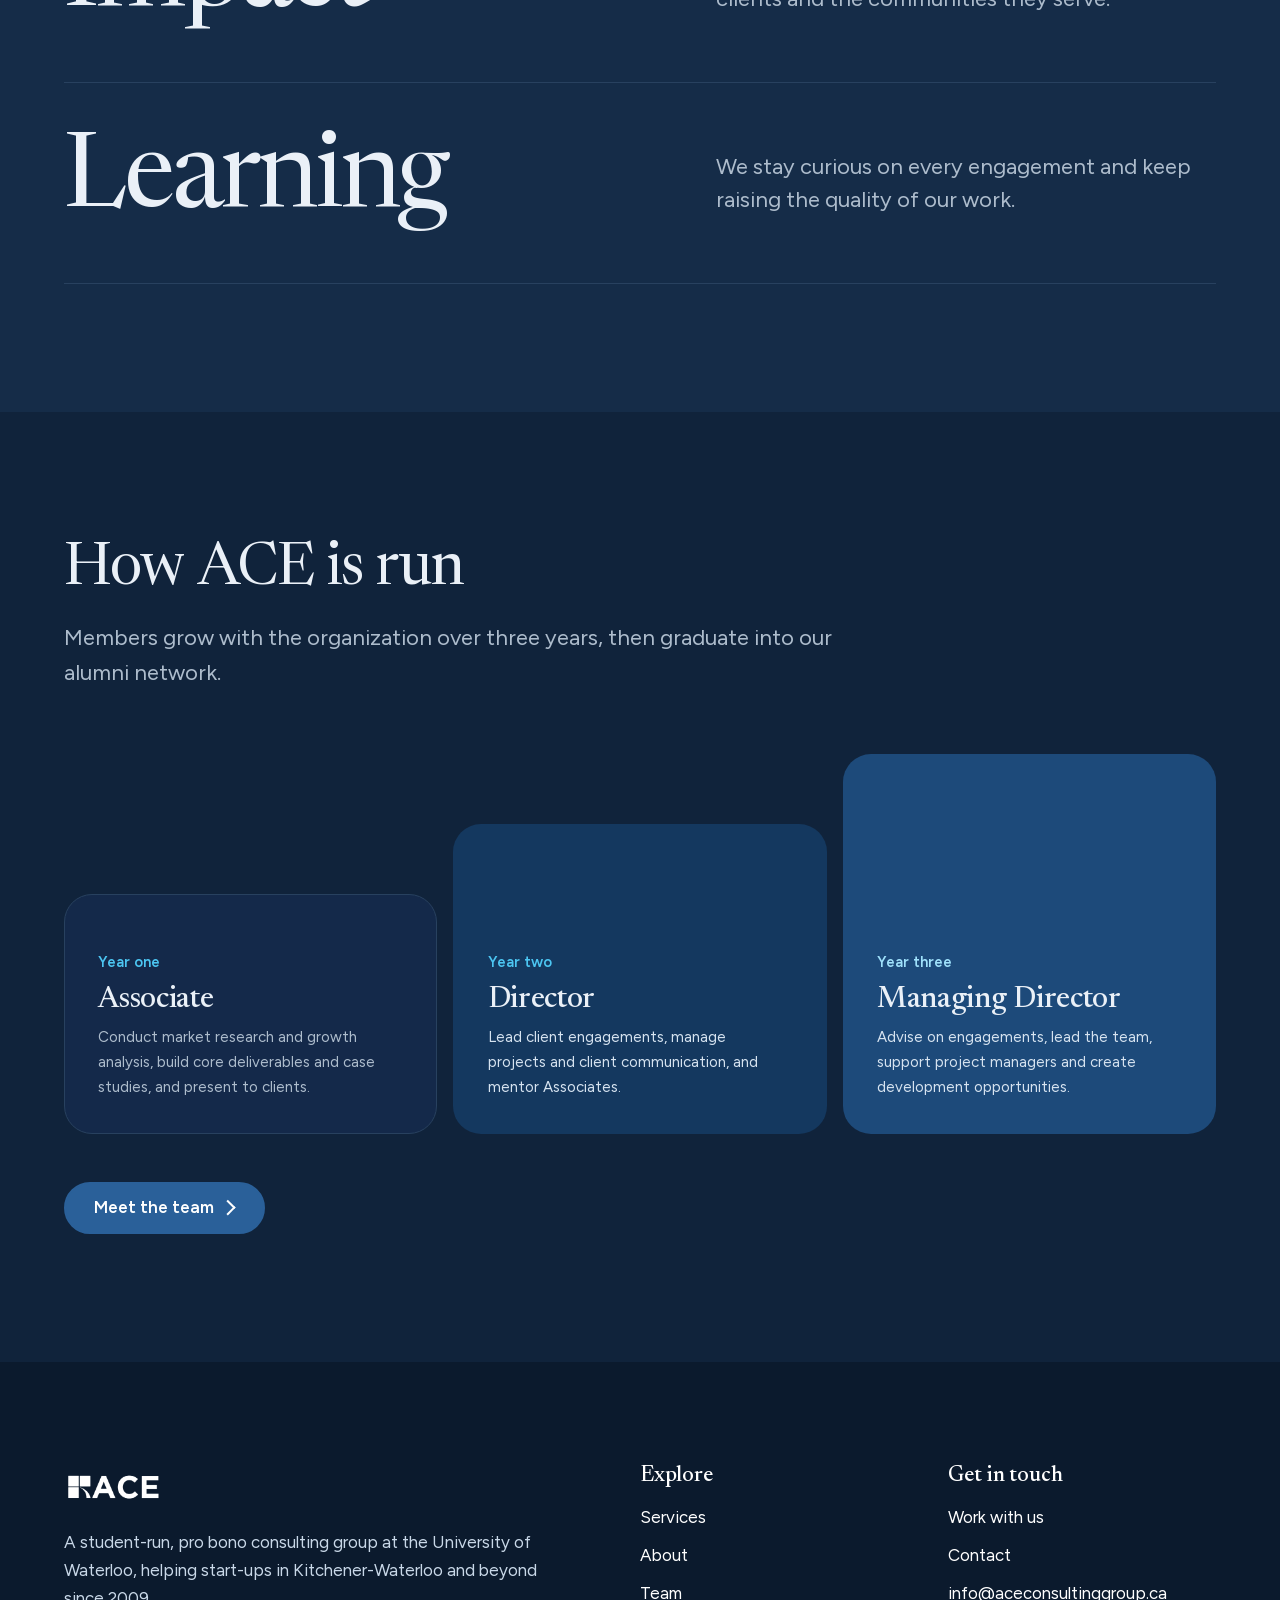
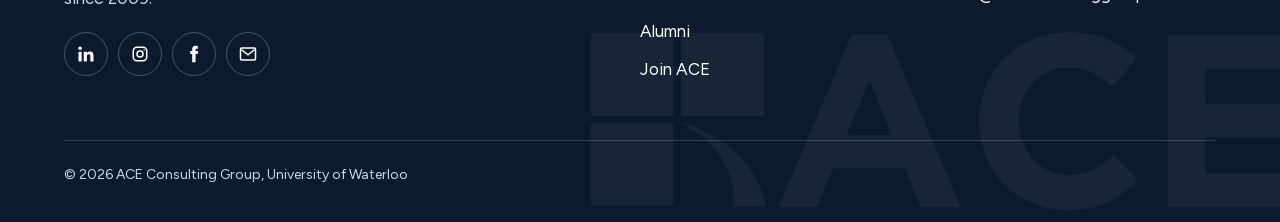
==== commit c5696446: "Redesign every page: simpler, more interactive, same words and colours Layout and type only. Wording" ====
--- a/about.html
+++ b/about.html
@@ -5,6 +5,7 @@
 <meta name="viewport" content="width=device-width, initial-scale=1">
 <title>About | ACE Consulting Group</title>
 <meta name="description" content="ACE Consulting Group&#x27;s history, values and structure, from its 2009 founding at the University of Waterloo School of Accounting and Finance.">
+<script>document.documentElement.classList.add("js");setTimeout(function(){if(!window.__aceMotion)document.documentElement.classList.remove("js")},3000)</script>
 <link rel="stylesheet" href="css/style.css">
 <link rel="icon" href="img/logo-navy.png">
 </head>
@@ -13,30 +14,30 @@
 <main>
 <section class="band intro">
   <div class="wrap">
-    <h1>Students consulting for start-ups since 2009</h1>
-    <p class="lead">ACE began in Waterloo's School of Accounting and Finance as a way for students to put their coursework to work before their first co-op. Today it's one of the longest-running student consultancies serving the Kitchener-Waterloo start-up community.</p>
+    <h1 data-split>Students consulting for start-ups since 2009</h1>
+    <p class="lead" data-reveal>ACE began in Waterloo's School of Accounting and Finance as a way for students to put their coursework to work before their first co-op. Today it's one of the longest-running student consultancies serving the Kitchener-Waterloo start-up community.</p>
   </div>
 </section>
 
-<section class="band" style="padding-top:0">
-  <div class="wrap"><div class="photo wide-photo"><img src="img/team-group.webp" alt="The ACE Consulting Group team" width="1800" height="1200"></div></div>
+<section class="band flush">
+  <div class="wrap"><div class="photo wide-photo" data-scrub><img src="img/team-group.webp" alt="The ACE Consulting Group team" width="1800" height="1200"></div></div>
 </section>
 
 <section class="band">
   <div class="wrap">
-    <div class="head one"><h2>Our history</h2></div>
+    <div class="head one"><h2 data-split>Our history</h2></div>
     <ol class="time">
-      <li><b>2009</b><p>Four second-year SAF students found ACE Financial Services, doing bookkeeping and budgeting for student associations and other University of Waterloo groups.</p></li>
-      <li><b>2013</b><p>Renamed ACE Consulting Group. We start working with entrepreneurs and start-ups across Kitchener-Waterloo, focused on strategy, market research and operations.</p></li>
-      <li><b>2019</b><p>Our first ten-year reunion brings a decade of alumni together with the current team.</p></li>
-      <li><b>Today</b><p><span data-clients>100+</span> clients served and <span data-alumni>114</span> alumni working across consulting, product, accounting, law and start-ups.</p></li>
+      <li data-reveal><b>2009</b><p>Four second-year SAF students found ACE Financial Services, doing bookkeeping and budgeting for student associations and other University of Waterloo groups.</p></li>
+      <li data-reveal><b>2013</b><p>Renamed ACE Consulting Group. We start working with entrepreneurs and start-ups across Kitchener-Waterloo, focused on strategy, market research and operations.</p></li>
+      <li data-reveal><b>2019</b><p>Our first ten-year reunion brings a decade of alumni together with the current team.</p></li>
+      <li data-reveal><b>Today</b><p><span data-clients>100+</span> clients served and <span data-alumni>114</span> alumni working across consulting, product, accounting, law and start-ups.</p></li>
     </ol>
   </div>
 </section>
 
 <section class="band tint">
   <div class="wrap">
-    <div class="head one"><h2>What we value</h2></div>
+    <div class="head one"><h2 data-split>What we value</h2></div>
     <div class="vals">
       <div><h3>Innovation</h3><p>We're creative and bold, and we bring new ideas and solutions to every client.</p></div>
       <div><h3>Impact</h3><p>We want to create lasting, positive change for our clients and the communities they serve.</p></div>
@@ -47,18 +48,19 @@
 
 <section class="band">
   <div class="wrap">
-    <div class="head"><h2>How ACE is run</h2><p class="lead">Members grow with the organization over three years, then graduate into our alumni network.</p></div>
-    <div class="ladder">
+    <div class="head"><h2 data-split>How ACE is run</h2><p class="lead" data-reveal>Members grow with the organization over three years, then graduate into our alumni network.</p></div>
+    <div class="ladder" data-stagger="up">
       <div><small>Year one</small><h3>Associate</h3><p>Conduct market research and growth analysis, build core deliverables and case studies, and present to clients.</p></div>
       <div><small>Year two</small><h3>Director</h3><p>Lead client engagements, manage projects and client communication, and mentor Associates.</p></div>
       <div><small>Year three</small><h3>Managing Director</h3><p>Advise on engagements, lead the team, support project managers and create development opportunities.</p></div>
     </div>
-    <p style="margin-top:28px"><a class="btn" href="team.html">Meet the team</a></p>
+    <p class="more"><a class="btn" href="team.html">Meet the team</a></p>
   </div>
 </section>
 </main>
 <footer class="foot" id="foot"></footer>
 <script src="js/content.js"></script>
 <script src="js/site.js"></script>
+<script src="js/home.js"></script>
 </body>
 </html>
--- a/css/style.css
+++ b/css/style.css
@@ -1,18 +1,36 @@
-/* VOICE   confident student consultancy: clean, professional, warm through real faces
-   IDEA    faces first: real students, big, before any claim. The people are the proof
-   PICTURE team photo full bleed in the hero; campus and alumni photos carry the other panels
-   COLOUR  unchanged ACE navy ground, brighter navy bands, one cyan accent. Dark only, on purpose
-   TYPE    Cabinet Grotesk 800 for headings + Satoshi for text (self-hosted in fonts/, free for web use)
-   SHAPE   one rule: buttons 6px, cards and photos 4px, tags and filters pill
-   LAYOUT  laptop: headline over the photo, bento services, scroll-snap story rail; phone: photo on top, text below */
-
-@font-face{font-family:'Cabinet Grotesk';font-weight:500;font-style:normal;font-display:swap;src:url(../fonts/cabinet-grotesk-500.woff2) format('woff2')}
-@font-face{font-family:'Cabinet Grotesk';font-weight:700;font-style:normal;font-display:swap;src:url(../fonts/cabinet-grotesk-700.woff2) format('woff2')}
-@font-face{font-family:'Cabinet Grotesk';font-weight:800;font-style:normal;font-display:swap;src:url(../fonts/cabinet-grotesk-800.woff2) format('woff2')}
-@font-face{font-family:'Satoshi';font-weight:400;font-style:normal;font-display:swap;src:url(../fonts/satoshi-400.woff2) format('woff2')}
-@font-face{font-family:'Satoshi';font-weight:500;font-style:normal;font-display:swap;src:url(../fonts/satoshi-500.woff2) format('woff2')}
-@font-face{font-family:'Satoshi';font-weight:700;font-style:normal;font-display:swap;src:url(../fonts/satoshi-700.woff2) format('woff2')}
-
+/* ACE CONSULTING GROUP
+   READ     calm and simple, like Wealthsimple: one idea per screen, very large type, soft shapes, space
+   COLOUR   unchanged: ACE navy ground, brighter navy bands, one cyan accent. Dark only, on purpose
+   TYPE     Newsreader (regular weight) for headlines, close free match to the serif Citadel uses; Figtree for text
+   SHAPE    one rule: buttons, tags, chips and nav are pills; panels and photos 28px; things inside panels 16px
+   MOTION   hero opens and the page slides over it; headlines rise word by word; lists wipe in; numbers count up;
+            carousels, spotlight hover and a reading bar. All behind prefers-reduced-motion and .js
+   ORDER    1 type, 2 colour, 3 the frame (layout), 4 states, 5 components, 6 motion */
+
+@font-face{font-family:'Figtree';font-weight:400 700;font-style:normal;font-display:swap;src:url(../fonts/figtree-var.woff2) format('woff2')}
+@font-face{font-family:'Newsreader';font-weight:400 600;font-style:normal;font-display:swap;src:url(../fonts/newsreader-var.woff2) format('woff2')}
+
+/* ===== 1. TYPE ===== */
+:root{
+--serif:Newsreader,Georgia,"Times New Roman",serif;
+--sans:Figtree,system-ui,-apple-system,"Segoe UI",sans-serif;
+--t-small:15px;
+--t-body:17px;
+--t-lead:clamp(18px,1.2vw + 9px,22px);
+--t-h3:clamp(22px,1.4vw + 13px,30px);
+--t-h2:clamp(34px,4.6vw,64px);
+--t-h1:clamp(42px,7vw,96px)}
+html{-webkit-text-size-adjust:100%;text-rendering:optimizeLegibility}
+body{margin:0;font:400 var(--t-body)/1.65 var(--sans)}
+h1,h2,h3{font-family:var(--serif);font-weight:400;margin:0;text-wrap:balance}
+h1{font-size:var(--t-h1);line-height:1.02;letter-spacing:-.025em}
+h2{font-size:var(--t-h2);line-height:1.05;letter-spacing:-.02em}
+h3{font-size:var(--t-h3);line-height:1.15;letter-spacing:-.01em;font-weight:500}
+p{margin:0;text-wrap:pretty}
+.lead{font-size:var(--t-lead);line-height:1.55;max-width:56ch}
+.num,.stats b,.fig-tile b,.time b,.email{font-family:var(--serif);font-variant-numeric:lining-nums tabular-nums}
+
+/* ===== 2. COLOUR ===== */
 :root{color-scheme:dark;
 --bg:#10233b;
 --ink:#eaf0f7;
@@ -23,283 +41,422 @@
 --cyan:#4cc6f2;
 --tint:#152c48;
 --line:#28415f;
---card:#14294a}
-*{box-sizing:border-box;min-width:0}
-html{scroll-padding-top:80px}
-body{margin:0;background:var(--bg);color:var(--ink);font:16px/1.6 Satoshi,system-ui,-apple-system,"Segoe UI",sans-serif;overflow-x:clip}
-img{max-width:100%;height:auto;display:block}
-a{color:var(--cyan)}
-h1,h2,h3{font-family:"Cabinet Grotesk",Satoshi,system-ui,sans-serif;line-height:1.08;letter-spacing:-.02em;margin:0;text-wrap:balance}
-h1{font-size:clamp(34px,5vw,54px);font-weight:800}
-h2{font-size:clamp(28px,3.4vw,40px);font-weight:800}
-h3{font-size:20px;font-weight:700;letter-spacing:-.01em}
-p{margin:0}
-.wrap{max-width:1240px;margin:0 auto}
-.band{padding-block:clamp(44px,6vw,88px);padding-inline:max(5vw,16px)}
+--card:#14294a;
+--deep:#0b1a2d;
+--soft:#c9d8e8;
+--sky:#9fe1fb}
+html{background:var(--bg);scrollbar-color:var(--navy-2) var(--bg);accent-color:var(--cyan);caret-color:var(--cyan)}
+body{background:var(--bg);color:var(--ink)}
+::selection{background:var(--cyan);color:var(--bg)}
+a{color:var(--cyan);text-underline-offset:.22em;text-decoration-thickness:1px}
+.lead{color:var(--muted)}
 .tint{background:var(--tint)}
 .navyband{background:var(--band);color:#fff}
-.navyband a{color:#9fe1fb}
-.lead{font-size:18px;color:var(--muted);max-width:60ch}
-.navyband .lead{color:#c9d8e8}
+.navyband a{color:var(--sky)}
+.navyband .lead{color:var(--soft)}
+
+/* ===== 3. THE FRAME ===== */
+:root{--gutter:max(5vw,16px);--max:1240px;--r-lg:28px;--r-md:16px;--pill:999px;--ease:cubic-bezier(.16,1,.3,1)}
+*{box-sizing:border-box;min-width:0}
+html{scroll-padding-top:104px;scroll-behavior:smooth}
+body{overflow-x:clip}
+main{min-height:100dvh}
+.svc:empty,#team:empty{min-height:85vh}   /* services rows and team are built by site.js: hold their place so the sections below do not jump */   /* JS-built pages: keeps the footer below the fold until content arrives, so nothing jumps */
+img{max-width:100%;height:auto;display:block}
+.wrap{max-width:var(--max);margin:0 auto}
+.band{padding-block:clamp(72px,10vw,150px);padding-inline:var(--gutter)}
+.band.flush{padding-block:0 clamp(72px,10vw,150px)}
+.intro{padding-top:clamp(140px,17vw,230px);padding-bottom:clamp(40px,6vw,88px)}
+.intro .wrap>*+*{margin-top:clamp(20px,3vw,36px)}
+.intro h1{max-width:14em}
+.intro.solo{padding-bottom:clamp(24px,4vw,56px)}
 .stack-sm>*+*{margin-top:14px}
-.stack>*+*{margin-top:22px}
-
-/* buttons */
-.btn{display:inline-flex;align-items:center;gap:8px;min-height:46px;padding:0 22px;border-radius:6px;font-weight:600;text-decoration:none;border:2px solid var(--navy-2);background:var(--navy-2);color:#fff;transition:background .15s,color .15s}
-.btn:hover{background:transparent;color:var(--ink)}
+.stack>*+*{margin-top:24px}
+.more{margin-top:clamp(28px,4vw,48px)}
+.head{margin-bottom:clamp(36px,5vw,72px)}
+.head h2+.lead{margin-top:20px}
+.head.one{margin-bottom:clamp(24px,4vw,48px)}
+.btns{display:flex;flex-wrap:wrap;gap:12px}
+
+/* header: a floating pill over the page */
+.top{position:fixed;z-index:20;top:14px;left:var(--gutter);right:var(--gutter);max-width:var(--max);margin-inline:auto;border-radius:var(--pill);
+  background:rgba(11,26,45,.62);border:1px solid rgba(234,240,247,.12);-webkit-backdrop-filter:blur(16px) saturate(140%);backdrop-filter:blur(16px) saturate(140%);
+  transition:background .3s,border-color .3s;view-transition-name:site-header}
+.top.scrolled{background:rgba(11,26,45,.9);border-color:var(--line)}
+.top .wrap{display:flex;align-items:center;gap:16px;padding:9px 9px 9px 24px;max-width:none}
+.brand{display:block;line-height:0}
+.brand img{height:32px;width:auto}
+.lg-n{display:none}
+.nav{display:flex;gap:2px;margin-left:auto;align-items:center}
+.nav a{color:var(--ink);text-decoration:none;font-weight:500;padding:11px 16px;border-radius:var(--pill);transition:background .2s,color .2s}
+.nav a:hover{background:rgba(234,240,247,.08)}
+.nav a[aria-current]{color:var(--cyan);background:rgba(76,198,242,.1)}
+.nav .btn{margin-left:8px;min-height:44px;padding:0 22px;color:#fff}
+.menu{display:none;margin-left:auto;min-height:44px;min-width:44px;border:1px solid var(--line);border-radius:var(--pill);background:transparent;color:var(--ink);font:500 var(--t-body)/1 var(--sans);padding:0 20px;cursor:pointer;transition:background .2s}
+.menu:hover{background:rgba(234,240,247,.08)}
+@media(max-width:940px){
+.menu{display:block}
+.nav{position:absolute;top:calc(100% + 10px);left:0;right:0;flex-direction:column;align-items:stretch;gap:2px;padding:12px;border-radius:var(--r-lg);background:rgba(11,26,45,.97);border:1px solid var(--line);
+  visibility:hidden;opacity:0;transform:translateY(-8px);transition:opacity .25s,transform .35s var(--ease),visibility 0s .35s}
+.nav.open{visibility:visible;opacity:1;transform:none;transition-delay:0s}
+.nav a{padding:15px 18px;font-size:19px}
+.nav .btn{margin:8px 0 0;justify-content:center}}
+
+/* hero (home): photo fills the first screen, the page slides over it */
+.hero{position:relative;isolation:isolate;overflow:hidden;display:flex;align-items:flex-end;min-height:min(100dvh,960px)}
+.hero .bg{position:absolute;inset:0;width:100%;height:100%;object-fit:cover;object-position:50% 0;z-index:-2}
+.hero::after{content:"";position:absolute;inset:0;z-index:-1;background:linear-gradient(to top,var(--bg) 0,rgba(16,35,59,.93) 26%,rgba(16,35,59,.6) 48%,rgba(16,35,59,.18) 70%,rgba(16,35,59,.5) 100%)}
+.hero .copy{width:100%;max-width:calc(var(--max) + 10vw);margin:0 auto;padding:0 var(--gutter) clamp(40px,7vh,72px)}
+.hero h1{font-size:clamp(40px,5.4vw,76px);line-height:1}
+.hero .lead{margin-top:20px;max-width:58ch;color:#d3deea}
+.hero .btns{margin-top:28px}
+.fig-tile{position:absolute;right:max(var(--gutter),calc((100% - var(--max)) / 2));bottom:clamp(40px,7vh,72px);max-width:240px;padding:22px 26px;border-radius:var(--r-lg);color:#fff;
+  background:rgba(29,74,122,.55);border:1px solid rgba(255,255,255,.16);-webkit-backdrop-filter:blur(14px);backdrop-filter:blur(14px)}
+.fig-tile b{display:block;font-size:clamp(48px,5vw,68px);font-weight:400;line-height:1;letter-spacing:-.03em}
+.fig-tile span{display:block;margin-top:8px;font-size:var(--t-small);color:var(--soft)}
+@media(min-width:900px) and (max-height:820px){.hero .bg{top:-60px;height:calc(100% + 60px)}}
+@media(max-width:899px){
+.hero{display:block;min-height:0}
+.hero .bg{position:static;height:auto;aspect-ratio:3/2;-webkit-mask-image:linear-gradient(to bottom,var(--bg) 62%,transparent);mask-image:linear-gradient(to bottom,var(--bg) 62%,transparent)}
+.hero::after{display:none}
+.hero .copy{position:relative;margin-top:-28px;padding-bottom:24px}
+.fig-tile{position:static;margin:0 var(--gutter) 44px;max-width:none}}
+
+/* stats */
+.stats{display:grid;grid-template-columns:repeat(4,minmax(0,1fr));gap:clamp(24px,4vw,64px)}
+.stats>div{border-top:1px solid rgba(255,255,255,.3);padding-top:20px}
+.stats b{display:block;font-size:clamp(52px,7vw,104px);font-weight:400;line-height:.95;letter-spacing:-.03em}
+.stats span{display:block;margin-top:14px;color:var(--soft);font-size:var(--t-small);max-width:20ch}
+@media(max-width:820px){.stats{grid-template-columns:1fr 1fr;row-gap:40px}}
+
+/* services: big rows on the services page, a bento on the home page */
+.svc{display:grid;border-top:1px solid var(--line)}
+.svc article{display:grid;grid-template-columns:64px minmax(0,5fr) minmax(0,6fr);grid-template-areas:"ic h tx" ". . ln";column-gap:clamp(16px,3vw,48px);row-gap:16px;align-items:start;padding:clamp(32px,5vw,64px) 0;border-bottom:1px solid var(--line)}
+.svc article>svg{grid-area:ic;width:44px;height:44px}
+.svc article>h3{grid-area:h;font-size:clamp(30px,4.4vw,60px);line-height:1.02;letter-spacing:-.02em;font-weight:400;transition:color .3s,transform .5s var(--ease)}
+.svc article>p{grid-area:tx;color:var(--muted);font-size:var(--t-lead);line-height:1.5;max-width:46ch}
+.svc article>a{grid-area:ln;font-weight:600;text-decoration:none}
+.svc article:hover>h3{color:var(--cyan);transform:translateX(10px)}
+@media(max-width:820px){.svc article{grid-template-columns:48px minmax(0,1fr);grid-template-areas:"ic h" ". tx" ". ln"}}
+[data-page=home] .svc{border-top:0;grid-template-columns:minmax(0,1.3fr) minmax(0,1fr);gap:16px}
+[data-page=home] .svc article{display:flex;flex-direction:column;gap:14px;padding:clamp(28px,3.4vw,44px);border:1px solid var(--line);border-radius:var(--r-lg);background:var(--card)}
+[data-page=home] .svc article>h3{font-size:var(--t-h3);font-weight:500;letter-spacing:-.01em}
+[data-page=home] .svc article>p{font-size:var(--t-body);max-width:none}
+[data-page=home] .svc article>a{margin-top:auto}
+[data-page=home] .svc article:hover>h3{transform:none}
+[data-page=home] .svc article:first-child{grid-row:1/span 2;min-height:480px;justify-content:flex-end;border-color:transparent;
+  background:linear-gradient(to top,rgba(11,26,45,.98) 40%,rgba(11,26,45,.72) 72%,rgba(11,26,45,.35)),url(../img/campus.webp) center/cover}
+[data-page=home] .svc article:first-child>h3{font-size:clamp(34px,3.4vw,48px)}
+[data-page=home] .svc article:nth-child(2){background:var(--band);border-color:transparent}
+[data-page=home] .svc article:nth-child(2)>p{color:#d6e3f0}
+[data-page=home] .svc article:nth-child(2)>a{color:var(--sky)}
+@media(max-width:860px){[data-page=home] .svc{grid-template-columns:1fr}[data-page=home] .svc article:first-child{grid-row:auto;min-height:360px}}
+
+/* clients: text and logos side by side, the quote on its own row */
+.logos{background:#fff;border-radius:var(--r-lg);padding:clamp(14px,2vw,28px);margin:0}
+.clients .wrap{display:grid;grid-template-columns:minmax(0,5fr) minmax(0,7fr);gap:clamp(28px,5vw,72px);align-items:center}
+.clients .quote{grid-column:1/-1;border-top:1px solid var(--line);padding-top:clamp(28px,4vw,56px)}
+.qmark{width:44px;height:44px;margin-bottom:20px}
+blockquote{margin:0;font-family:var(--serif);font-weight:400;font-size:clamp(24px,3vw,42px);line-height:1.2;letter-spacing:-.01em;max-width:30em;text-wrap:balance}
+blockquote+p{margin-top:18px;color:var(--muted);font-weight:600}
+@media(max-width:820px){.clients .wrap{grid-template-columns:1fr}}
+
+/* split sections */
+.split{display:grid;grid-template-columns:minmax(0,1fr) minmax(0,1fr);gap:clamp(32px,6vw,96px);align-items:center}
+.split.wide-l{grid-template-columns:minmax(0,7fr) minmax(0,5fr)}
+.split.start{align-items:start}
+.split.cta{align-items:end}
+.sticky{position:sticky;top:112px}
+@media(max-width:820px){.split,.split.wide-l{grid-template-columns:1fr}.sticky{position:static}}
+.photo{border-radius:var(--r-lg);overflow:hidden;background:var(--tint)}
+.photo img{width:100%;height:100%;object-fit:cover}
+.wide-photo{aspect-ratio:2/1}
+.wide-photo img{object-position:50% 12%}
+@media(max-width:600px){.wide-photo{aspect-ratio:4/3}}
+
+/* stories: cards, carousel rail, filters */
+.cards{display:grid;grid-template-columns:repeat(3,minmax(0,1fr));gap:20px}
+@media(max-width:900px){.cards{grid-template-columns:repeat(2,minmax(0,1fr))}}
+@media(max-width:560px){.cards{grid-template-columns:1fr}}
+.story{display:flex;flex-direction:column;text-decoration:none;color:var(--ink);background:var(--card);border:1px solid var(--line);border-radius:var(--r-lg);overflow:hidden;transition:border-color .25s}
+.story[hidden]{display:none}
+.story .cover{aspect-ratio:2/1;background:var(--navy);position:relative;overflow:hidden}
+.story .cover img{width:100%;height:100%;object-fit:cover;transition:transform .8s var(--ease)}
+.story .body{padding:24px 26px 28px;display:flex;flex-direction:column;gap:12px;flex:1}
+.story h3{font-size:clamp(22px,1.6vw + 10px,28px)}
+.story p{color:var(--muted);font-size:var(--t-small)}
+.story .meta{margin-top:auto;color:var(--muted);font-size:14px}
+.tags{display:flex;flex-wrap:wrap;gap:6px}
+.tag{font-size:13px;font-weight:600;padding:4px 12px;border-radius:var(--pill);background:var(--tint);color:var(--ink)}
+.gen{position:absolute;inset:0;display:grid;grid-template-columns:1fr 1fr;grid-template-rows:1fr 1fr;gap:6px;padding:14px}
+.gen i{background:rgba(255,255,255,.08);border-radius:3px}
+.gen .who{position:absolute;left:22px;bottom:18px;right:22px;color:#fff;font:400 26px/1.05 var(--serif)}
+.gen svg{position:absolute;right:10px;bottom:10px;width:46%;height:auto;opacity:.9}
+.filters{display:flex;flex-wrap:wrap;gap:8px;margin-bottom:32px}
+.filters button{min-height:44px;padding:0 20px;border-radius:var(--pill);border:1px solid var(--line);background:transparent;color:var(--ink);font:500 var(--t-body)/1 var(--sans);cursor:pointer;transition:background .2s,border-color .2s,color .2s}
+.filters button:hover{border-color:var(--navy-2);background:rgba(42,96,153,.25)}
+.filters button[aria-pressed=true]{background:var(--navy-2);border-color:var(--navy-2);color:#fff}
+.rail,.cases{display:flex;gap:16px;overflow-x:auto;scroll-snap-type:x mandatory;margin-right:calc(50% - 50vw);padding:0 calc(50vw - 50%) 20px 0;scrollbar-width:none}
+.rail::-webkit-scrollbar,.cases::-webkit-scrollbar{display:none}
+.rail .story{flex:0 0 min(84vw,500px);scroll-snap-align:start}
+.rail:focus-visible,.cases:focus-visible{outline-offset:6px}
+
+/* case studies */
+.case{flex:0 0 min(86vw,470px);scroll-snap-align:start;background:var(--card);border:1px solid var(--line);border-radius:var(--r-lg);padding:clamp(26px,3vw,40px)}
+.case h3{font-size:clamp(26px,2vw + 10px,36px)}
+.case .svc-l{margin-top:6px;color:var(--cyan);font-weight:600;font-size:var(--t-small)}
+.case dl{margin:24px 0 0;display:grid;gap:18px}
+.case dt{font:500 22px/1.2 var(--serif)}
+.case dd{margin:4px 0 0;color:var(--muted);font-size:var(--t-small)}
+
+/* carousel controls (built by js/home.js) */
+.car{position:relative}
+.car-ctrl{display:flex;align-items:center;gap:12px;margin-top:20px}
+.car-bar{flex:1;height:2px;background:var(--line);border-radius:2px;overflow:hidden}
+.car-bar i{display:block;height:100%;width:100%;background:var(--cyan);transform-origin:left;transform:scaleX(.15)}
+.car-btn{width:48px;height:48px;border-radius:50%;border:1px solid var(--line);background:transparent;color:var(--ink);cursor:pointer;display:grid;place-items:center;transition:background .2s,border-color .2s,opacity .2s,transform .2s var(--ease)}
+.car-btn::before{content:"";width:9px;height:9px;border-top:2px solid currentColor;border-left:2px solid currentColor;transform:translateX(2px) rotate(-45deg)}
+.car-btn.next::before{transform:translateX(-2px) rotate(135deg)}
+.car-btn:hover:not(:disabled){background:rgba(234,240,247,.1);border-color:var(--navy-2)}
+.car-btn:active:not(:disabled){transform:scale(.94)}
+.car-btn:disabled{opacity:.3;cursor:default}
+
+/* doors */
+.doors{display:grid;grid-template-columns:1fr 1fr;gap:16px}
+.door{min-height:380px;padding:clamp(28px,4vw,52px);border-radius:var(--r-lg);display:flex;flex-direction:column;gap:16px;align-items:flex-start;justify-content:flex-end}
+.door h2{font-size:clamp(32px,3.6vw,52px)}
+.door.a{background:var(--band);color:#fff}
+.door.a p{color:#d6e3f0}
+.door.a .btn{background:#fff;color:var(--navy);border-color:#fff}
+.door.b{position:relative;isolation:isolate;overflow:hidden;color:#fff}
+.door.b::before{content:"";position:absolute;inset:0;z-index:-1;background:linear-gradient(to top,rgba(11,26,45,.95) 28%,rgba(11,26,45,.5)),url(../img/alumni-group.webp) center/cover;transition:transform .9s var(--ease)}
+.door.b:hover::before{transform:scale(1.04)}
+.door.b p{color:#d6e3f0}
+.door.b .btn{background:rgba(11,26,45,.65);border-color:#fff;color:#fff}
+@media(max-width:760px){.doors{grid-template-columns:1fr}}
+
+/* about: timeline, values, ladder */
+.time{list-style:none;margin:0;padding:0;position:relative}
+.time::before,.time::after{content:"";position:absolute;left:0;top:0;bottom:0;width:2px;background:var(--line)}
+.time::after{background:var(--cyan);transform-origin:top;transform:scaleY(.08)}
+.time li{display:grid;grid-template-columns:minmax(150px,2fr) minmax(0,5fr);gap:clamp(16px,4vw,64px);align-items:baseline;padding:clamp(28px,4vw,56px) 0 clamp(28px,4vw,56px) clamp(24px,4vw,64px);position:relative}
+.time li::before{content:"";position:absolute;left:-5px;top:calc(clamp(28px,4vw,56px) + .6em);width:12px;height:12px;border-radius:50%;background:var(--bg);border:2px solid var(--cyan)}
+.time b{font-size:clamp(52px,8vw,120px);font-weight:400;line-height:.9;letter-spacing:-.03em;display:block}
+.time p{color:var(--muted);font-size:var(--t-lead);line-height:1.5;max-width:44ch}
+@media(max-width:700px){.time li{grid-template-columns:1fr;gap:12px}}
+.vals{display:grid;border-top:1px solid var(--line)}
+.vals>div{display:grid;grid-template-columns:minmax(0,6fr) minmax(0,5fr);gap:clamp(16px,4vw,64px);align-items:center;padding:clamp(28px,4vw,56px) 0;border-bottom:1px solid var(--line);transition:opacity .35s}
+.vals h3{font-size:clamp(44px,8vw,112px);line-height:.95;letter-spacing:-.03em;font-weight:400;transition:color .3s,transform .5s var(--ease)}
+.vals p{color:var(--muted);font-size:var(--t-lead);line-height:1.5;max-width:36ch}
+.vals:hover>div{opacity:.38}
+.vals>div:hover{opacity:1}
+.vals>div:hover h3{color:var(--cyan);transform:translateX(10px)}
+@media(max-width:760px){.vals>div{grid-template-columns:1fr;gap:12px}}
+.ladder{display:grid;grid-template-columns:repeat(3,minmax(0,1fr));gap:16px;align-items:end}
+.ladder>div{padding:clamp(24px,2.6vw,36px);border-radius:var(--r-lg);background:var(--card);border:1px solid var(--line);display:flex;flex-direction:column;gap:8px;justify-content:flex-end}
+.ladder>div:nth-child(1){min-height:240px}
+.ladder>div:nth-child(2){min-height:310px;background:var(--navy);border-color:transparent}
+.ladder>div:nth-child(3){min-height:380px;background:var(--band);border-color:transparent}
+.ladder small{color:var(--cyan);font-weight:600;font-size:var(--t-small)}
+.ladder>div:nth-child(3) small{color:var(--sky)}
+.ladder p{color:var(--muted);font-size:var(--t-small)}
+.ladder>div:nth-child(n+2) p{color:#d6e3f0}
+@media(max-width:760px){.ladder{grid-template-columns:1fr}.ladder>div{min-height:0!important}}
+.ladder.stairs{grid-template-columns:1fr}
+.ladder.stairs>div{min-height:0!important}
+
+/* join: steps */
+.steps{list-style:none;margin:0;padding:0;counter-reset:s;position:relative}
+.steps::before{content:"";position:absolute;left:23px;top:30px;bottom:30px;width:2px;background:var(--line)}
+.steps li{display:grid;grid-template-columns:48px minmax(0,1fr);gap:20px;padding:22px 0;position:relative}
+.steps li::before{counter-increment:s;content:counter(s);width:48px;height:48px;border-radius:50%;background:var(--bg);border:2px solid var(--navy-2);color:var(--ink);display:grid;place-items:center;font:500 22px/1 var(--serif);position:relative;transition:background .5s,border-color .5s,color .5s}
+.steps li.in::before{background:var(--cyan);border-color:var(--cyan);color:var(--bg)}
+.steps p{color:var(--muted);margin-top:6px}
+.chips{display:flex;flex-wrap:wrap;gap:10px}
+.chips span{padding:11px 22px;border:1px solid var(--line);border-radius:var(--pill);font-weight:500;background:var(--card);transition:background .25s,border-color .25s,color .25s}
+.chips span:hover{background:var(--cyan);border-color:var(--cyan);color:var(--bg)}
+
+/* team: header stays while the people scroll past */
+.group{display:grid;grid-template-columns:minmax(0,4fr) minmax(0,8fr);gap:clamp(28px,5vw,88px);align-items:start;padding-block:clamp(48px,7vw,110px);border-top:1px solid var(--line)}
+.ghead{position:sticky;top:112px}
+.ghead p{margin-top:20px;color:var(--muted);max-width:34ch}
+.people{--n:4;display:grid;grid-template-columns:repeat(var(--n),minmax(0,1fr));gap:36px 20px}
+.people.n3{--n:3}
+.people.n2{--n:2}
+.person figure{margin:0;aspect-ratio:4/5;border-radius:var(--r-md);overflow:hidden;background:var(--tint)}
+.person img{width:100%;height:100%;object-fit:cover;transition:transform .8s var(--ease)}
+.person .row{display:flex;justify-content:space-between;align-items:flex-start;gap:8px;margin-top:14px}
+.person h3{font-size:clamp(19px,1vw + 12px,24px)}
+.person .role{font-size:14px;color:var(--cyan);font-weight:600;margin-top:2px}
+.person .tl{font-size:var(--t-small);color:var(--muted);margin-top:8px}
+.li{flex:none;display:grid;place-items:center;width:44px;height:44px;border-radius:50%;border:1px solid var(--line);color:var(--ink);transition:background .2s,border-color .2s,color .2s}
+.li:hover{background:var(--navy-2);color:#fff;border-color:var(--navy-2)}
+.li svg{width:17px;height:17px}
+@media(max-width:900px){.group{grid-template-columns:1fr}.ghead{position:static}.people,.people.n3,.people.n2{--n:2}}
+@media(max-width:480px){.people{gap:28px 14px}}
+
+/* story page */
+.article{max-width:760px;margin:0 auto;padding-top:clamp(60px,8vw,110px)}
+.article h1{font-size:clamp(36px,5.2vw,68px);margin-top:20px!important}
+.article .lead{margin-top:20px!important}
+.article .cover{aspect-ratio:2/1;border-radius:var(--r-lg);overflow:hidden;background:var(--navy);position:relative;margin:36px 0}
+.article .cover img{width:100%;height:100%;object-fit:cover}
+.article .txt p{font-size:19px;line-height:1.7;margin-top:22px;color:var(--ink)}
+.article .lede{font-size:clamp(21px,1.4vw + 12px,26px)}
+.article .txt h2{font:500 clamp(26px,2vw + 12px,36px)/1.2 var(--serif);margin-top:52px}
+.article .txt h2+p{margin-top:14px}
+.article .txt a{overflow-wrap:anywhere}
+.author{background:var(--tint);border-radius:var(--r-lg);padding:26px 30px;margin-bottom:8px}
+.author h2{font-size:24px;margin-bottom:14px}
+.author dl{margin:0;display:grid;grid-template-columns:max-content 1fr;gap:10px 22px;font-size:var(--t-small)}
+.author dt{font-weight:600}
+.author dd{margin:0;color:var(--muted)}
+@media(max-width:480px){.author dl{grid-template-columns:1fr;gap:2px}.author dd{margin-bottom:10px}}
+.next{margin-top:64px;padding-top:28px;border-top:1px solid var(--line);display:flex;flex-direction:column;gap:6px}
+.next span{font-size:14px;color:var(--muted)}
+.next a{font:400 clamp(22px,1.6vw + 12px,32px)/1.2 var(--serif);text-decoration:none}
+.back{display:inline-flex;align-items:center;min-height:44px;padding:0 20px;border:1px solid var(--line);border-radius:var(--pill);font-weight:500;text-decoration:none;color:var(--ink);transition:background .2s,border-color .2s}
+.back:hover{background:rgba(234,240,247,.08);border-color:var(--navy-2)}
+.note{margin-top:24px;padding:18px 22px;border-radius:var(--r-md);background:var(--tint);font-size:var(--t-small);color:var(--muted)}
+
+/* contact */
+.contact-grid{display:grid;grid-template-columns:repeat(2,minmax(0,1fr));gap:16px}
+.contact-grid>div{min-height:420px;padding:clamp(28px,4vw,52px);border-radius:var(--r-lg);border:1px solid var(--line);background:var(--card);display:flex;flex-direction:column;gap:18px;align-items:flex-start}
+.contact-grid>div:first-child{background:var(--band);border-color:transparent}
+.contact-grid>div:first-child .lead{color:#d6e3f0}
+.contact-grid>div:first-child .btn{background:#fff;color:var(--navy);border-color:#fff;margin-top:auto}
+.contact-grid h2{font-size:clamp(34px,4vw,56px)}
+.contact-grid .lead{font-size:var(--t-body)}
+.email{font-size:clamp(22px,2.6vw,36px);overflow-wrap:anywhere;text-decoration:none;background:linear-gradient(currentColor,currentColor) 0 100%/0 1px no-repeat;transition:background-size .5s var(--ease)}
+.email:hover{background-size:100% 1px}
+@media(max-width:760px){.contact-grid{grid-template-columns:1fr}.contact-grid>div{min-height:0}}
+
+/* footer: the ACE mark sits huge and faint behind it */
+.foot{position:relative;overflow:hidden;isolation:isolate;background:var(--deep);color:var(--soft);padding:clamp(64px,8vw,110px) var(--gutter) 36px}
+.foot::after{content:"";position:absolute;z-index:-1;right:-3%;bottom:-14%;width:min(62vw,760px);aspect-ratio:2.2/1;background:url(../img/logo-white.png) no-repeat center/contain;opacity:.05;pointer-events:none}
+.foot .wrap{display:grid;grid-template-columns:minmax(0,2fr) minmax(0,1fr) minmax(0,1fr);gap:40px}
+.foot img{height:44px;width:auto;margin-bottom:20px}
+.foot a{color:#fff;text-decoration:none;overflow-wrap:anywhere;transition:color .2s}
+.foot a:hover{color:var(--cyan)}
+.foot h3{color:#fff;font-size:22px;margin-bottom:14px}
+.foot ul{list-style:none;padding:0;margin:0;display:grid;gap:10px}
+.soc{display:flex;gap:10px;margin-top:20px}
+.soc a{width:44px;height:44px;display:grid;place-items:center;border:1px solid rgba(255,255,255,.25);border-radius:50%;transition:background .2s,color .2s,border-color .2s}
+.soc a:hover{background:#fff;color:var(--deep)}
+.soc svg{width:18px;height:18px}
+.fine{max-width:var(--max);margin:56px auto 0;padding-top:22px;border-top:1px solid rgba(255,255,255,.15);font-size:14px}
+@media(max-width:760px){.foot .wrap{grid-template-columns:1fr 1fr}.foot .wrap>div:first-child{grid-column:1/-1}}
+
+/* ===== 4. STATES ===== */
+.btn{display:inline-flex;align-items:center;gap:10px;min-height:52px;padding:0 28px;border-radius:var(--pill);font:600 var(--t-body)/1 var(--sans);text-decoration:none;border:2px solid var(--navy-2);background:var(--navy-2);color:#fff;cursor:pointer;
+  transition:background .2s,color .2s,border-color .2s,transform .3s var(--ease)}
+.btn::after{content:"";flex:none;width:.5em;height:.5em;border-top:2px solid currentColor;border-right:2px solid currentColor;transform:rotate(45deg) translate(-1px,1px);transition:transform .35s var(--ease)}
+.btn:hover{background:transparent;color:var(--ink);transform:translateY(-2px)}
+.btn:hover::after{transform:rotate(45deg) translate(2px,-2px)}
+.btn:active{transform:scale(.97)}
 .btn.ghost{background:transparent;color:var(--ink)}
 .btn.ghost:hover{background:var(--navy-2);color:#fff}
+.btn[aria-disabled=true],.btn:disabled{opacity:.45;pointer-events:none}
 .navyband .btn{background:#fff;color:var(--navy);border-color:#fff}
 .navyband .btn:hover{background:transparent;color:#fff}
 .navyband .btn.ghost{background:transparent;color:#fff}
 .navyband .btn.ghost:hover{background:#fff;color:var(--navy)}
-.btns{display:flex;flex-wrap:wrap;gap:12px}
-:focus-visible{outline:3px solid var(--cyan);outline-offset:2px}
-
-/* header */
-.top{position:sticky;top:0;z-index:20;background:color-mix(in srgb,var(--bg) 92%,transparent);backdrop-filter:blur(8px);border-bottom:1px solid var(--line)}
-.top .wrap{display:flex;align-items:center;gap:20px;padding:12px max(5vw,16px);max-width:calc(1240px + 10vw)}
-.brand img{height:40px;width:auto}
-.lg-n{display:none}
-.nav{display:flex;gap:4px;margin-left:auto;align-items:center}
-.nav a{color:var(--ink);text-decoration:none;font-weight:500;padding:10px 12px;border-radius:6px}
-.nav a:hover,.nav a[aria-current]{background:var(--tint)}
-.nav a[aria-current]{color:var(--cyan)}
-.nav .btn{margin-left:8px;min-height:42px;color:#fff}
-.nav .btn:hover{color:var(--ink);background:transparent}
-.menu{display:none;margin-left:auto;min-height:44px;min-width:44px;border:1px solid var(--line);border-radius:6px;background:var(--bg);color:var(--ink);font:inherit;font-weight:600;padding:0 14px}
-@media(max-width:940px){.menu{display:block}.nav{display:none;position:absolute;left:0;right:0;top:100%;flex-direction:column;align-items:stretch;background:var(--bg);border-bottom:1px solid var(--line);padding:8px 16px 16px}.nav.open{display:flex}.nav .btn{margin:8px 0 0;justify-content:center}}
-
-/* stats */
-.stats{display:grid;grid-template-columns:repeat(auto-fit,minmax(10em,1fr));gap:24px}
-.stats b{display:block;font-family:"Cabinet Grotesk",Satoshi,sans-serif;font-weight:800;font-size:clamp(36px,4.4vw,52px);line-height:1;letter-spacing:-.03em}
-.stats span{display:block;margin-top:8px;color:#c9d8e8;font-size:15px;max-width:18ch}
-
-/* section heads */
-.head{display:grid;grid-template-columns:minmax(0,1fr) minmax(0,1fr);gap:24px 64px;align-items:end;margin-bottom:clamp(28px,4vw,48px)}
-.head.one{grid-template-columns:1fr}
-@media(max-width:760px){.head{grid-template-columns:1fr}}
-
-/* services */
-.svc{display:grid;grid-template-columns:repeat(3,minmax(0,1fr));gap:12px}
-.svc article{background:var(--card);border:1px solid var(--line);border-radius:4px;padding:28px;display:flex;flex-direction:column;gap:14px}
-.svc .sq{width:38px;height:38px}
-.svc p{color:var(--muted)}
-.svc a{margin-top:auto;font-weight:600;text-decoration:none}
-@media(max-width:860px){.svc{grid-template-columns:1fr}}
-
-/* clients */
-.split{display:grid;grid-template-columns:minmax(0,1fr) minmax(0,1fr);gap:clamp(28px,5vw,72px);align-items:center}
-.split.wide-l{grid-template-columns:minmax(0,7fr) minmax(0,5fr)}
-@media(max-width:820px){.split,.split.wide-l{grid-template-columns:1fr}}
-.logos{background:#fff;border-radius:4px;padding:16px;border:1px solid var(--line)}
-blockquote{margin:0;font-family:"Cabinet Grotesk",Satoshi,sans-serif;font-weight:600;font-size:clamp(21px,2.3vw,27px);line-height:1.35;letter-spacing:-.01em}
-blockquote+p{margin-top:16px;color:var(--muted);font-weight:600}
-.qmark{width:44px;height:44px;margin-bottom:16px}
-
-/* stories */
-.cards{display:grid;grid-template-columns:repeat(3,minmax(0,1fr));gap:20px}
-@media(max-width:900px){.cards{grid-template-columns:repeat(2,minmax(0,1fr))}}
-@media(max-width:560px){.cards{grid-template-columns:1fr}}
-.story{display:flex;flex-direction:column;text-decoration:none;color:var(--ink);background:var(--card);border:1px solid var(--line);border-radius:4px;overflow:hidden;transition:transform .2s,border-color .2s}
+.door.a .btn:hover{background:transparent;color:#fff}
+.door.b .btn:hover,.contact-grid>div:first-child .btn:hover{background:#fff;color:var(--navy)}
+.contact-grid>div:first-child .btn:hover{background:transparent;color:#fff}
+.nav .btn::after{display:none}
+.story:hover{border-color:var(--cyan)}
+.story:hover .cover img{transform:scale(1.05)}
+.person:hover img{transform:scale(1.04)}
+.story:focus-visible,.btn:focus-visible,.nav a:focus-visible,.menu:focus-visible,.car-btn:focus-visible,.filters button:focus-visible,.li:focus-visible,.back:focus-visible,.foot a:focus-visible,a:focus-visible{outline:3px solid var(--cyan);outline-offset:3px}
+img[loading=lazy]{background:var(--tint)}
+@media(prefers-reduced-motion:no-preference){img[loading=lazy]{animation:fade-in .6s var(--ease) both}.cards .story:not([hidden]){animation:rise .6s var(--ease) both}}
+@keyframes fade-in{from{opacity:0}}
 .story[hidden]{display:none}
-.story:hover{transform:translateY(-3px);border-color:var(--cyan)}
-.story .cover{aspect-ratio:2/1;background:var(--navy);position:relative;overflow:hidden}
-.story .cover img{width:100%;height:100%;object-fit:cover}
-.story .body{padding:20px 22px 24px;display:flex;flex-direction:column;gap:10px;flex:1}
-.story .meta{color:var(--muted);font-size:14px}
-.story p{color:var(--muted);font-size:15px}
-.tags{display:flex;flex-wrap:wrap;gap:6px}
-.tag{font-size:13px;font-weight:600;padding:3px 10px;border-radius:99px;background:var(--tint);color:var(--ink)}
-.gen{position:absolute;inset:0;display:grid;grid-template-columns:1fr 1fr;grid-template-rows:1fr 1fr;gap:6px;padding:14px}
-.gen i{background:rgba(255,255,255,.08);border-radius:3px}
-.gen .who{position:absolute;left:22px;bottom:18px;right:22px;color:#fff;font-family:"Cabinet Grotesk",Satoshi,sans-serif;font-weight:800;font-size:26px;line-height:1.05}
-.gen svg{position:absolute;right:10px;bottom:10px;width:46%;height:auto;opacity:.9}
-.filters{display:flex;flex-wrap:wrap;gap:8px;margin-bottom:24px}
-.filters button{min-height:42px;padding:0 16px;border-radius:99px;border:1px solid var(--line);background:var(--bg);color:var(--ink);font:inherit;font-weight:600;cursor:pointer}
-.filters button[aria-pressed=true]{background:var(--navy-2);border-color:var(--navy-2);color:#fff}
-
-/* two doors */
-.doors{display:grid;grid-template-columns:1fr 1fr;gap:12px}
-.door{padding:clamp(28px,4vw,48px);border-radius:4px;display:flex;flex-direction:column;gap:14px;align-items:flex-start}
-.door.a{background:var(--band);color:#fff}
-.door.a p{color:#d6e3f0}
-.door.a .btn{background:#fff;color:var(--navy);border-color:#fff}
-.door.a .btn:hover{background:transparent;color:#fff}
-.door.b{background:var(--card);border:1px solid var(--line)}
-.door.b p{color:var(--muted)}
-@media(max-width:760px){.doors{grid-template-columns:1fr}}
-
-/* team */
-.group{margin-top:clamp(36px,5vw,64px)}
-.group{text-align:center}
-.group h2{margin-bottom:8px}
-.group>p{color:var(--muted);margin:0 auto 28px;max-width:62ch}
-.group .person{text-align:left}
-.people{--n:4;--w:280px;display:flex;flex-wrap:wrap;justify-content:center;gap:28px 20px;max-width:calc(var(--n)*var(--w) + (var(--n) - 1)*20px);margin:0 auto}
-.people.n3{--n:3}
-.people.n2{--n:2}
-.person{flex:0 0 calc((100% - (var(--n) - 1)*20px)/var(--n))}
-.person figure{margin:0;aspect-ratio:4/5;border-radius:4px;overflow:hidden;background:var(--tint)}
-.person img{width:100%;height:100%;object-fit:cover}
-.person .row{display:flex;justify-content:space-between;align-items:flex-start;gap:8px;margin-top:12px}
-.person h3{font-size:18px}
-.person .role{font-size:14px;color:var(--cyan);font-weight:600;margin-top:2px}
-.person .tl{font-size:15px;color:var(--muted);margin-top:6px}
-.li{flex:none;display:grid;place-items:center;width:36px;height:36px;border-radius:6px;border:1px solid var(--line);color:var(--ink)}
-.li:hover{background:var(--navy-2);color:#fff;border-color:var(--navy-2)}
-.li svg{width:16px;height:16px}
-@media(max-width:820px){.people,.people.n3{--n:2}}
-@media(max-width:480px){.people{gap:20px 14px}.person h3{font-size:16px}}
-
-/* page intro */
-.intro .wrap{display:grid;grid-template-columns:minmax(0,1fr) minmax(0,1fr);gap:clamp(28px,5vw,72px);align-items:end}
-.intro.solo .wrap{grid-template-columns:minmax(0,1fr)}
-@media(max-width:820px){.intro .wrap{grid-template-columns:1fr}}
-.photo{border-radius:4px;overflow:hidden}
-.photo img{width:100%;height:100%;object-fit:cover}
-.wide-photo{aspect-ratio:2/1}
-.wide-photo img{object-position:50% 12%}
-@media(max-width:600px){.wide-photo{aspect-ratio:4/3}}
-
-/* cases */
-.cases{display:grid;grid-template-columns:repeat(2,minmax(0,1fr));gap:12px}
-@media(max-width:820px){.cases{grid-template-columns:1fr}}
-.case{background:var(--card);border:1px solid var(--line);border-radius:4px;padding:26px}
-.case .svc-l{font-size:14px;color:var(--cyan);font-weight:600;margin-top:4px}
-.case dl{margin:18px 0 0;display:grid;grid-template-columns:max-content 1fr;gap:10px 18px}
-.case dt{font-weight:600;font-size:15px}
-.case dd{margin:0;color:var(--muted);font-size:15px}
-@media(max-width:480px){.case dl{grid-template-columns:1fr;gap:2px}.case dd{margin-bottom:10px}}
-
-/* timeline */
-.time{list-style:none;padding:0;margin:0;display:grid;grid-template-columns:repeat(4,minmax(0,1fr));gap:12px}
-.time li{border-top:4px solid var(--navy-2);padding-top:16px}
-.time b{font-family:"Cabinet Grotesk",Satoshi,sans-serif;font-size:28px;font-weight:800;display:block;margin-bottom:8px}
-.time p{color:var(--muted);font-size:15px}
-@media(max-width:820px){.time{grid-template-columns:1fr 1fr}}
-@media(max-width:480px){.time{grid-template-columns:1fr}}
-.vals{display:grid;grid-template-columns:repeat(3,minmax(0,1fr));gap:32px}
-.vals h3{margin-bottom:8px}
-.vals p{color:var(--muted)}
-@media(max-width:760px){.vals{grid-template-columns:1fr}}
-.ladder{display:grid;grid-template-columns:repeat(3,minmax(0,1fr));gap:12px}
-.ladder div{background:var(--card);border:1px solid var(--line);border-radius:4px;padding:22px}
-.ladder small{display:block;color:var(--cyan);font-weight:600;font-size:14px;margin-bottom:6px}
-.ladder p{color:var(--muted);font-size:15px;margin-top:6px}
-@media(max-width:760px){.ladder{grid-template-columns:1fr}}
-
-/* steps */
-.steps{list-style:none;margin:0;padding:0;counter-reset:s;display:grid;gap:0}
-.steps li{display:grid;grid-template-columns:56px minmax(0,1fr);gap:16px;padding:20px 0;border-top:1px solid var(--line)}
-.steps li::before{counter-increment:s;content:counter(s);width:44px;height:44px;border-radius:4px;background:var(--navy-2);color:#fff;display:grid;place-items:center;font-family:"Cabinet Grotesk",Satoshi,sans-serif;font-weight:800}
-.steps p{color:var(--muted);margin-top:4px}
-.chips{display:flex;flex-wrap:wrap;gap:8px}
-.chips span{padding:8px 16px;border:1px solid var(--line);border-radius:99px;font-weight:600;background:var(--card)}
-
-/* article */
-.article{max-width:720px;margin:0 auto}
-.article .cover{aspect-ratio:2/1;border-radius:4px;overflow:hidden;background:var(--navy);position:relative;margin:28px 0}
-.article .cover img{width:100%;height:100%;object-fit:cover}
-.article .txt p{font-size:17px;margin-top:18px}
-.article .lede{font-size:20px;color:var(--ink)}
-.article .txt h2{font-size:clamp(20px,2.2vw,24px);font-weight:700;margin-top:40px;line-height:1.25}
-.article .txt h2+p{margin-top:12px}
-.article .txt a{overflow-wrap:anywhere}
-.author{background:var(--tint);border-radius:4px;padding:22px 24px;margin-bottom:8px}
-.author h2{font-size:18px;margin-bottom:12px}
-.author dl{margin:0;display:grid;grid-template-columns:max-content 1fr;gap:8px 18px;font-size:15px}
-.author dt{font-weight:600}
-.author dd{margin:0;color:var(--muted)}
-@media(max-width:480px){.author dl{grid-template-columns:1fr;gap:2px}.author dd{margin-bottom:8px}}
-.next{margin-top:48px;padding-top:20px;border-top:1px solid var(--line);display:flex;flex-direction:column;gap:4px}
-.next span{font-size:14px;color:var(--muted)}
-.next a{font-family:"Cabinet Grotesk",Satoshi,sans-serif;font-weight:700;font-size:18px;text-decoration:none}
-.note{margin-top:24px;padding:16px 18px;border-left:4px solid var(--cyan);background:var(--tint);font-size:15px;color:var(--muted)}
-.back{display:inline-block;margin-bottom:24px;font-weight:600;text-decoration:none}
-
-/* contact */
-.contact-grid{display:grid;grid-template-columns:repeat(2,minmax(0,1fr));gap:12px}
-.contact-grid>div{padding:clamp(24px,4vw,40px);border-radius:4px;border:1px solid var(--line);background:var(--card);display:flex;flex-direction:column;gap:14px;align-items:flex-start}
-.contact-grid .lead{font-size:16px}
-.email{font-family:"Cabinet Grotesk",Satoshi,sans-serif;font-weight:700;font-size:clamp(18px,2.2vw,24px);overflow-wrap:anywhere}
-@media(max-width:760px){.contact-grid{grid-template-columns:1fr}}
-
-/* footer */
-.foot{background:#0b1a2d;color:#c9d8e8;padding:56px max(5vw,16px) 32px}
-.foot .wrap{display:grid;grid-template-columns:minmax(0,2fr) minmax(0,1fr) minmax(0,1fr);gap:32px}
-.foot img{height:44px;width:auto;margin-bottom:16px}
-.foot a{color:#fff;text-decoration:none;overflow-wrap:anywhere}
-.foot a:hover{text-decoration:underline}
-.foot h3{color:#fff;font-size:15px;margin-bottom:12px}
-.foot ul{list-style:none;padding:0;margin:0;display:grid;gap:8px}
-.soc{display:flex;gap:8px;margin-top:16px}
-.soc a{width:42px;height:42px;display:grid;place-items:center;border:1px solid rgba(255,255,255,.25);border-radius:6px}
-.soc a:hover{background:#fff;color:#0b1a2d}
-.soc svg{width:18px;height:18px}
-.fine{max-width:1240px;margin:40px auto 0;padding-top:20px;border-top:1px solid rgba(255,255,255,.15);font-size:14px}
-@media(max-width:760px){.foot .wrap{grid-template-columns:1fr 1fr}.foot .wrap>div:first-child{grid-column:1/-1}}
-
-@media(prefers-reduced-motion:reduce){*{transition:none!important}}
-
-/* ===== HOME (faces first). Scoped so the other pages keep their layouts ===== */
-.hero{position:relative;isolation:isolate;overflow:hidden;display:flex;align-items:flex-end;min-height:min(calc(100dvh - 75px),880px)}
-.hero .bg{position:absolute;inset:0;width:100%;height:100%;object-fit:cover;object-position:50% 0;z-index:-2}
-.hero::after{content:"";position:absolute;inset:0;z-index:-1;background:linear-gradient(to top,var(--bg) 0,rgba(16,35,59,.93) 24%,rgba(16,35,59,.6) 46%,rgba(16,35,59,0) 70%)}
-.hero .copy{width:100%;max-width:calc(1240px + 10vw);margin:0 auto;padding:0 max(5vw,16px) clamp(32px,6vh,64px)}
-.hero h1{font-size:clamp(40px,6vw,80px);line-height:.98;letter-spacing:-.03em;max-width:12em}
-.hero .lead{margin-top:20px;max-width:46ch;color:#d3deea}
-.hero .btns{margin-top:28px}
-@media(max-width:899px){
-.hero{display:block;min-height:0}
-.hero .bg{position:static;height:auto;aspect-ratio:3/2;-webkit-mask-image:linear-gradient(to bottom,#000 62%,transparent);mask-image:linear-gradient(to bottom,#000 62%,transparent)}
-.hero::after{display:none}
-.hero .copy{position:relative;margin-top:-28px;padding-bottom:44px}}
-
-.btn{transition:background .15s,color .15s,transform .2s cubic-bezier(.16,1,.3,1)}
-.btn:hover{transform:translateY(-1px)}
-.btn:active{transform:scale(.98)}
-
-[data-page=home] .stats>div{border-left:2px solid var(--cyan);padding-left:18px}
-[data-page=home] .head{grid-template-columns:1fr}
-[data-page=home] .head .lead{margin-top:-8px}
-
-/* services bento: one photo cell, one tinted cell, one plain cell */
-[data-page=home] .svc{grid-template-columns:minmax(0,1.3fr) minmax(0,1fr)}
-[data-page=home] .svc article:first-child{grid-row:1/span 2;min-height:460px;justify-content:flex-end;border-color:transparent;
-  background:linear-gradient(to top,rgba(11,26,45,.97) 30%,rgba(11,26,45,.45) 75%,rgba(11,26,45,.2)),url(../img/campus.webp) center/cover}
-[data-page=home] .svc article:nth-child(2){background:var(--band);border-color:transparent}
-[data-page=home] .svc article:nth-child(2) p{color:#d6e3f0}
-.more{margin-top:28px}
-@media(max-width:860px){[data-page=home] .svc{grid-template-columns:1fr}[data-page=home] .svc article:first-child{grid-row:auto;min-height:340px}}
-
-/* clients: text and logos side by side, the quote gets its own full-width row */
-.clients .wrap{display:grid;grid-template-columns:minmax(0,5fr) minmax(0,7fr);gap:clamp(28px,5vw,72px);align-items:center}
-.clients figure{margin:0}
-.clients .quote{grid-column:1/-1;border-top:1px solid var(--line);padding-top:clamp(24px,4vw,44px)}
-.clients blockquote{font-size:clamp(22px,2.8vw,38px);line-height:1.2;max-width:30em;text-wrap:balance}
-@media(max-width:820px){.clients .wrap{grid-template-columns:1fr}}
-
-/* stories: scroll-snap rail that bleeds off the right edge */
-.rail{display:flex;gap:16px;overflow-x:auto;scroll-snap-type:x mandatory;margin-right:calc(50% - 50vw);padding:0 calc(50vw - 50%) 16px 0;scrollbar-width:thin;scrollbar-color:var(--navy-2) transparent}
-.rail .story{flex:0 0 min(82vw,380px);scroll-snap-align:start}
-
-/* doors: second door carries a real photo */
-.door{min-height:340px;justify-content:flex-end}
-.door.b{position:relative;isolation:isolate;overflow:hidden;border:0;color:#fff}
-.door.b::before{content:"";position:absolute;inset:0;z-index:-1;background:linear-gradient(to top,rgba(11,26,45,.95) 28%,rgba(11,26,45,.5)),url(../img/alumni-group.webp) center/cover}
-.door.b p{color:#d6e3f0}
-.door.b .btn{background:rgba(11,26,45,.65);border-color:#fff;color:#fff}
-.door.b .btn:hover{background:#fff;color:var(--navy)}
-
-/* motion: hero settles in, sections reveal in reading order. Both off under reduced motion */
+
+/* spotlight: a soft cyan glow follows the pointer across panels (js/home.js sets --mx and --my) */
+.spot{position:relative}
+.spot::after{content:"";position:absolute;inset:0;border-radius:inherit;pointer-events:none;opacity:0;transition:opacity .35s;
+  background:radial-gradient(360px circle at var(--mx,50%) var(--my,50%),rgba(76,198,242,.16),transparent 62%)}
+.spot:hover::after{opacity:1}
+
+/* ===== 5. COMPONENTS: native elements only (a, button, ol, dl, figure, role=region scroller) ===== */
+.rail:focus-visible{border-radius:var(--r-lg)}
+
+/* ===== 6. MOTION =====
+   Focal moment: the hero frame opens and its headline rises word by word. Scrolling pins the hero while the next band
+   slides over it, the photo receding and dimming. Supporting: headlines, lists, photos, the timeline spine, a reading bar.
+   Everything is behind .js and prefers-reduced-motion, so with no script (or reduced motion) all content is simply there. */
+@media(prefers-reduced-motion:reduce){html{scroll-behavior:auto}}
 @media(prefers-reduced-motion:no-preference){
-.hero .bg{animation:settle 1.6s cubic-bezier(.16,1,.3,1) both}
-.hero .copy>*{animation:rise .9s cubic-bezier(.16,1,.3,1) both}
-.hero .copy>:nth-child(2){animation-delay:.1s}
-.hero .copy>:nth-child(3){animation-delay:.2s}
-.js [data-reveal]{opacity:0;transform:translateY(24px);transition:opacity .8s cubic-bezier(.16,1,.3,1),transform .8s cubic-bezier(.16,1,.3,1)}
-.js [data-reveal].in{opacity:1;transform:none}
+.hero .bg{animation:open 1.5s var(--ease) both,settle 1.8s var(--ease) both}
+.hero .copy>:not(h1){animation:rise .9s var(--ease) both}
+.hero .copy>.lead{animation-delay:.7s}
+.hero .copy>.btns{animation-delay:.85s}
+.fig-tile{animation:rise .9s var(--ease) 1s both}
+@keyframes open{from{clip-path:inset(6% 3% 6% 3% round 28px)}}
 @keyframes settle{from{transform:scale(1.06)}}
-@keyframes rise{from{opacity:0;transform:translateY(22px)}}}
-.nb{white-space:nowrap}
+@keyframes rise{from{opacity:0;translate:0 22px}}
+@keyframes wipe-x{from{clip-path:inset(0 100% 0 0)}}
+@keyframes wipe-up{from{clip-path:inset(100% 0 0 0)}}
+
+.js [data-split]:not(.is-split){visibility:hidden}
+.w{display:inline-block;vertical-align:top;overflow:clip;padding:.08em 0 .16em;margin:-.08em 0 -.16em}
+.js .w>span{display:inline-block;transform:translateY(112%)}
+.js [data-split].in .w>span{transform:none;transition:transform .9s var(--ease);transition-delay:calc(var(--i)*55ms)}
+.js .hero h1.in .w>span{transition-delay:calc(.25s + var(--i)*70ms)}
+
+.js [data-reveal]:not(.in){opacity:0}
+.js [data-reveal=wipe]:not(.in){opacity:1;clip-path:inset(0 100% 0 0)}
+.js [data-stagger]:not(.in)>*{opacity:0}
+.js [data-stagger=x]:not(.in)>*{opacity:1;clip-path:inset(0 100% 0 0)}
+.js [data-stagger=up]:not(.in)>*{opacity:1;clip-path:inset(100% 0 0 0)}
+.js [data-reveal].in{animation:rise 1s var(--ease) backwards}
+.js [data-reveal=wipe].in{animation:wipe-x 1.1s var(--ease) backwards}
+.js [data-stagger].in>*{animation:rise .9s var(--ease) backwards;animation-delay:min(calc(var(--i)*90ms),450ms)}
+.js [data-stagger=x].in>*{animation-name:wipe-x}
+.js [data-stagger=up].in>*{animation-name:wipe-up}
+}
+
+/* curtain: hero stays pinned and the bands slide over it (laptop and up) */
+@media(min-width:900px) and (prefers-reduced-motion:no-preference){
+.hero{position:sticky;top:0}
+:where([data-page=home]) main>:where(section:not(.hero)){position:relative;z-index:1;background:var(--bg)}
+}
+@supports(animation-timeline:scroll()){
+@media(min-width:900px) and (prefers-reduced-motion:no-preference){
+.hero .bg{animation:open 1.5s var(--ease) both,settle 1.8s var(--ease) both,recede linear both;animation-timeline:auto,auto,scroll(root);animation-range:normal,normal,0 90vh}
+.hero::before{content:"";position:absolute;inset:0;z-index:-1;background:var(--bg);opacity:0;animation:dim linear both;animation-timeline:scroll(root);animation-range:0 90vh}
+.hero .copy{animation:lift linear both;animation-timeline:scroll(root);animation-range:0 55vh}
+}
+@keyframes recede{to{scale:1.1}}
+@keyframes dim{to{opacity:.7}}
+@keyframes lift{to{opacity:0;translate:0 -56px}}
+}
+/* scroll-driven extras: photos open and ease as they pass, the timeline spine fills, a bar tracks reading, carousels show progress */
+@supports(animation-timeline:view()){
+@media(prefers-reduced-motion:no-preference){
+[data-scrub]{animation:photo-open linear both;animation-timeline:view();animation-range:entry 0% cover 40%}
+[data-scrub] img{animation:photo-ease linear both;animation-timeline:view();animation-range:entry 0% exit 100%}
+.time::after{animation:spine linear both;animation-timeline:view();animation-range:entry 30% cover 75%}
+@keyframes photo-open{from{clip-path:inset(9% 6% 9% 6% round 28px)}}
+@keyframes photo-ease{from{scale:1.18}to{scale:1}}
+@keyframes spine{to{transform:scaleY(1)}}
+}}
+@supports(animation-timeline:scroll()){
+@media(prefers-reduced-motion:no-preference){
+body:has(.article)::before{content:"";position:fixed;z-index:30;top:0;left:0;right:0;height:3px;background:var(--cyan);transform-origin:left;transform:scaleX(0);animation:read linear both;animation-timeline:scroll(root)}
+.car-bar i{animation:car-fill linear both}
+@keyframes read{to{transform:scaleX(1)}}
+@keyframes car-fill{to{transform:scaleX(1)}}
+}}
+
+/* page to page: only the content swaps, the header stays put. Instant under reduced motion */
+@media(prefers-reduced-motion:no-preference){
+@view-transition{navigation:auto}
+::view-transition-group(site-header){animation-duration:0s}
+::view-transition-old(root){animation:vt-out .22s ease-in both}
+::view-transition-new(root){animation:vt-in .5s var(--ease) both}
+@keyframes vt-out{to{opacity:0;transform:translateY(-10px)}}
+@keyframes vt-in{from{opacity:0;transform:translateY(18px)}}
+}
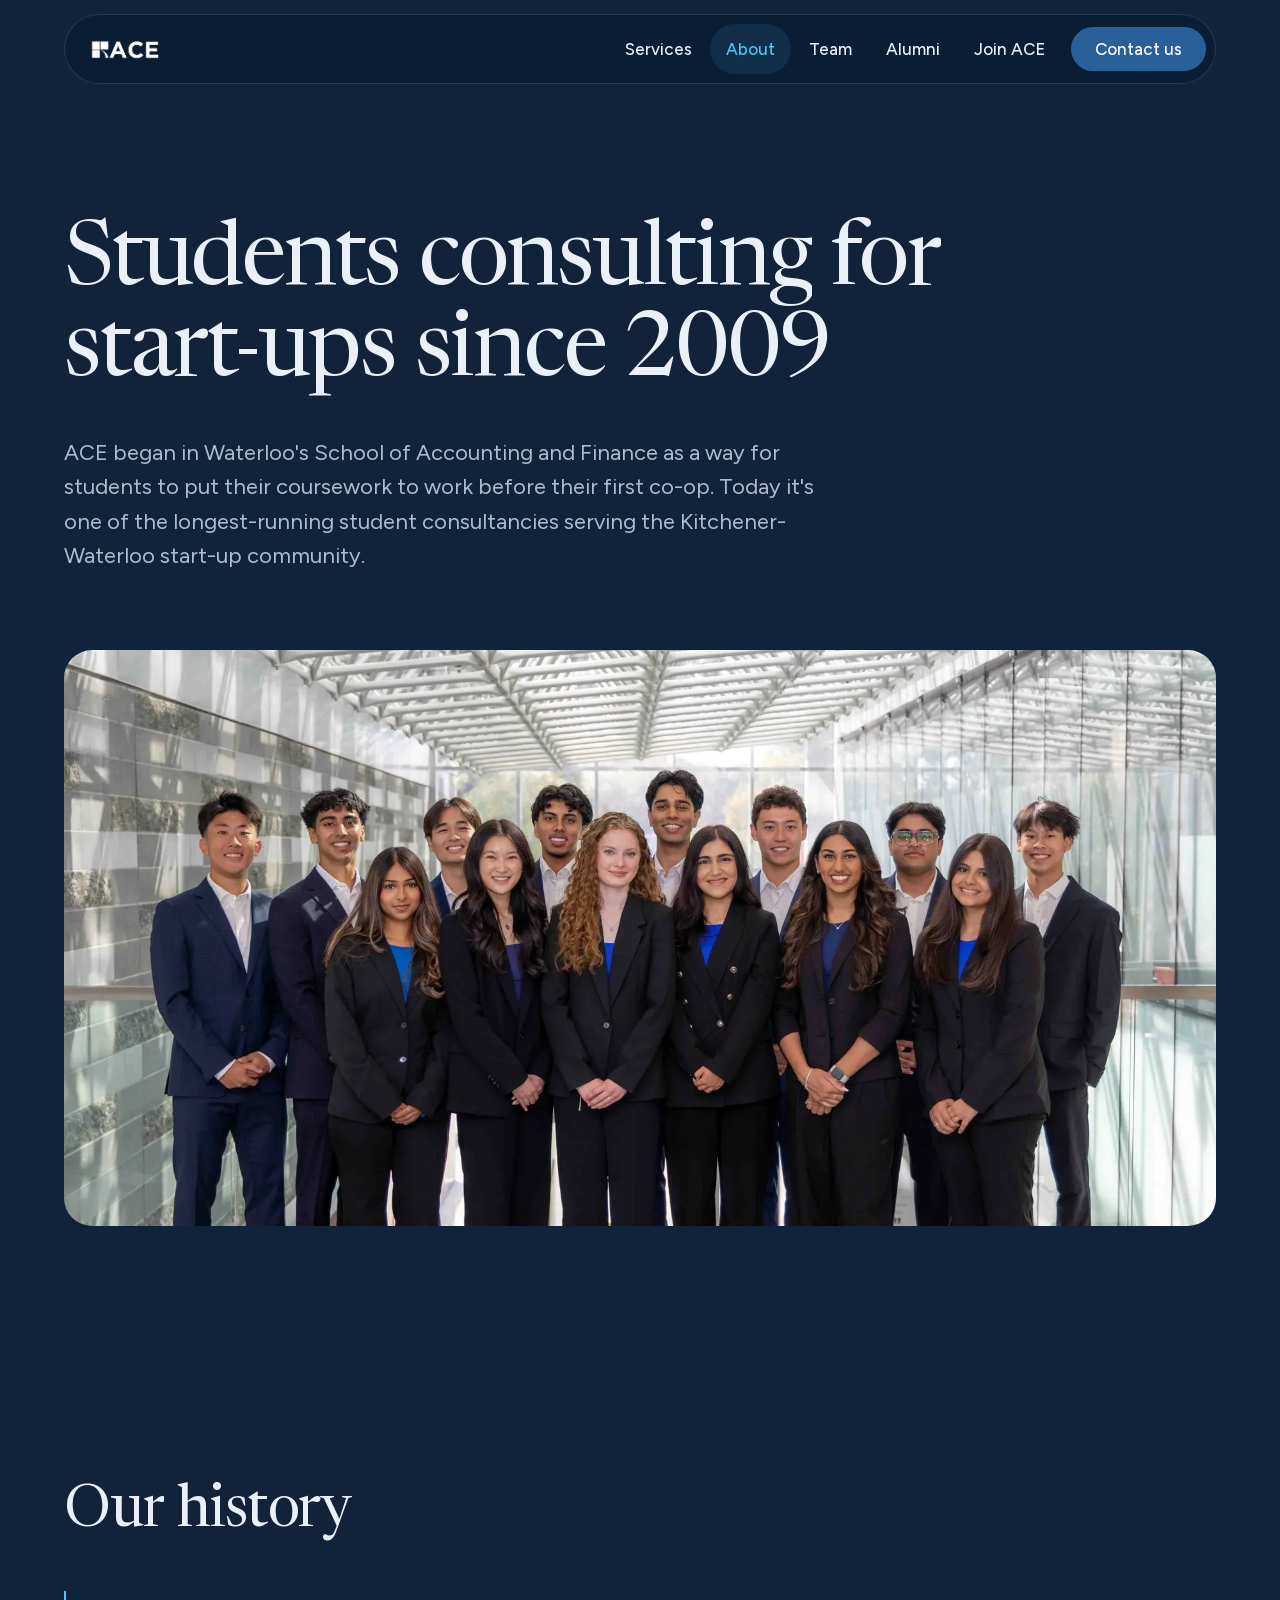
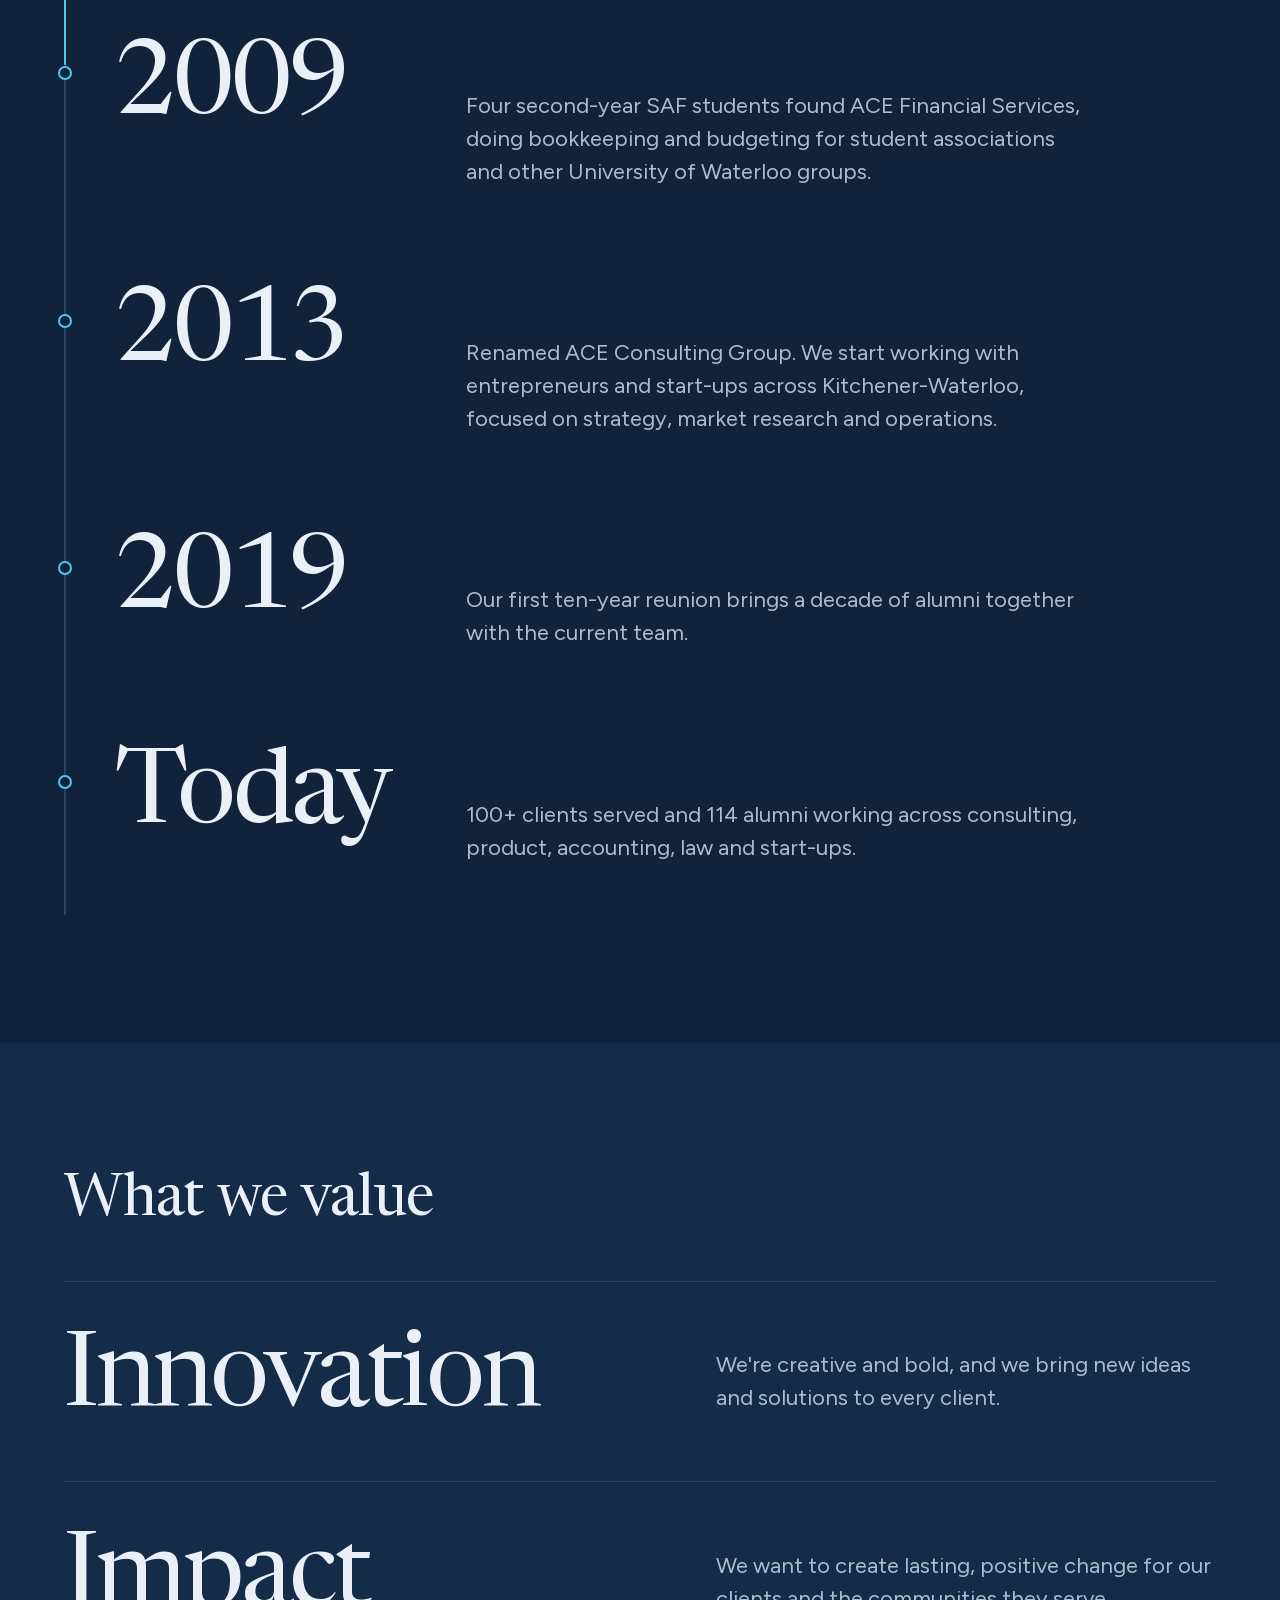
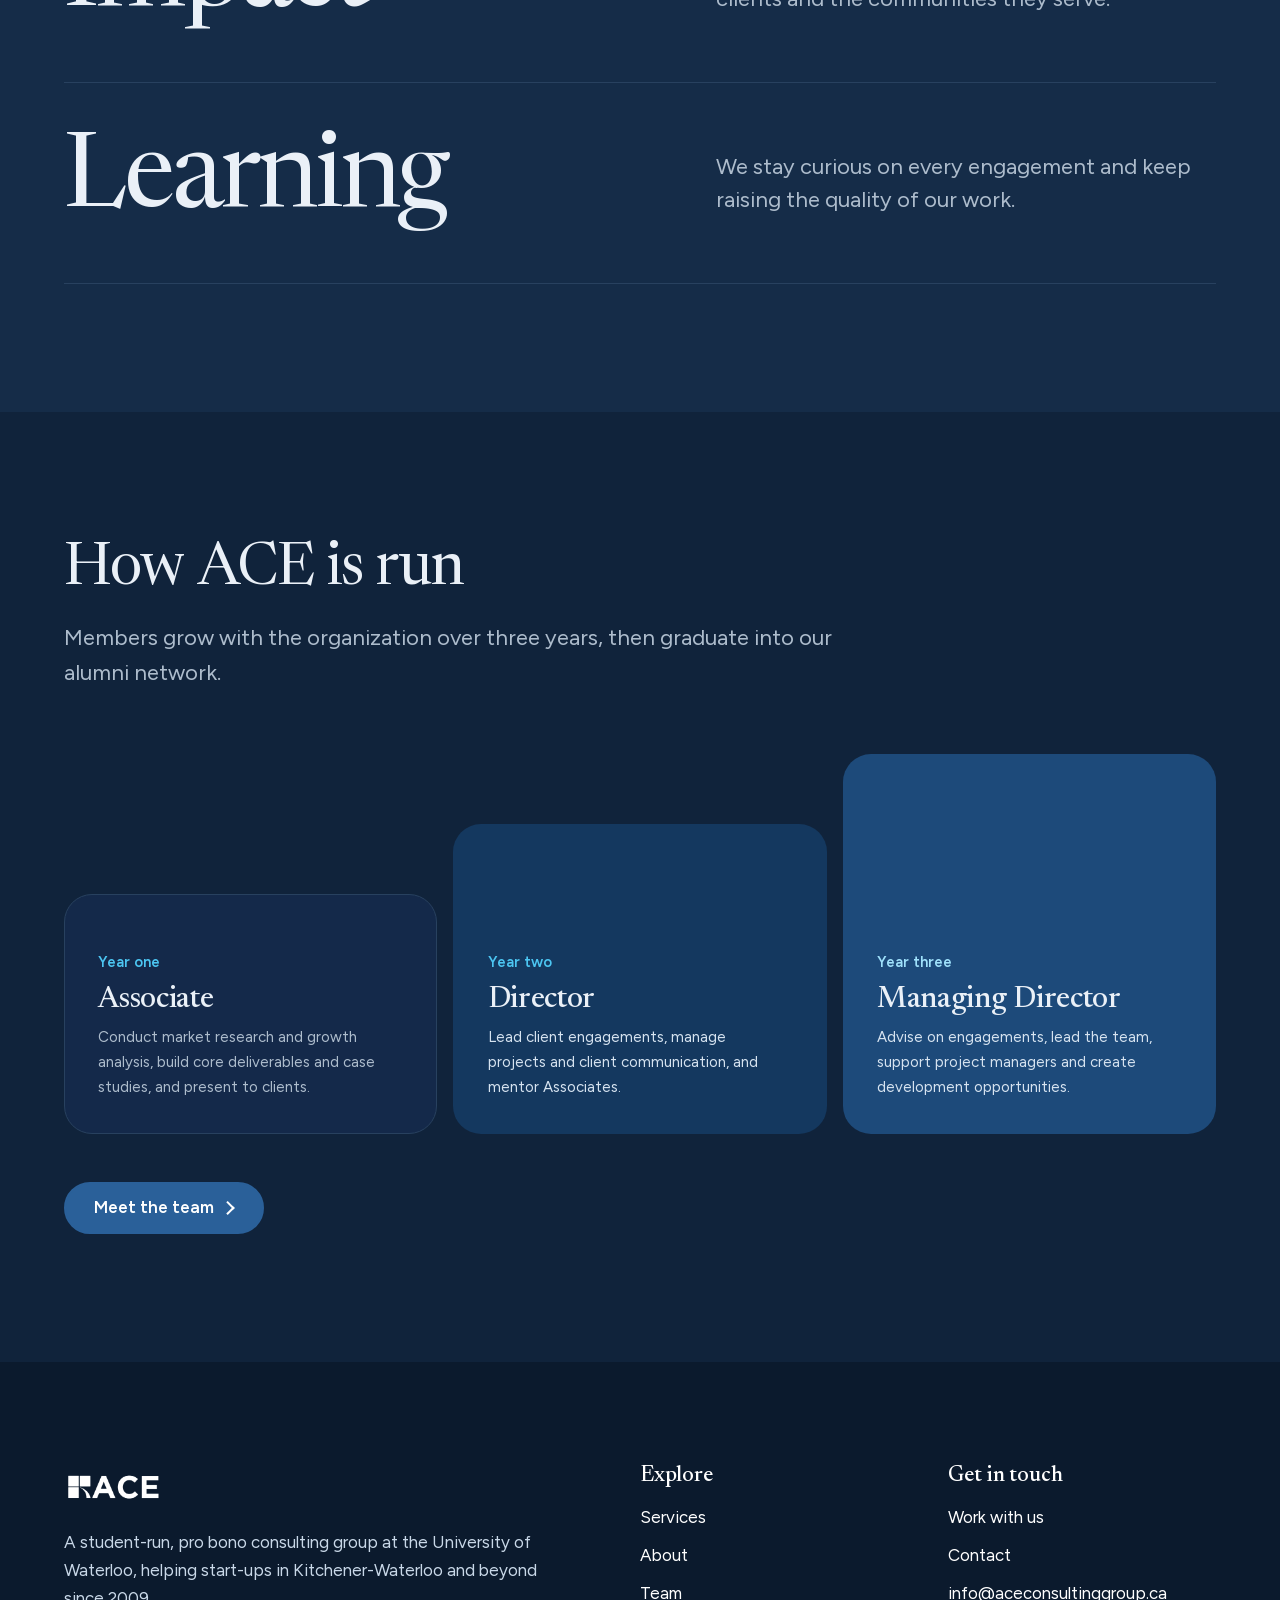
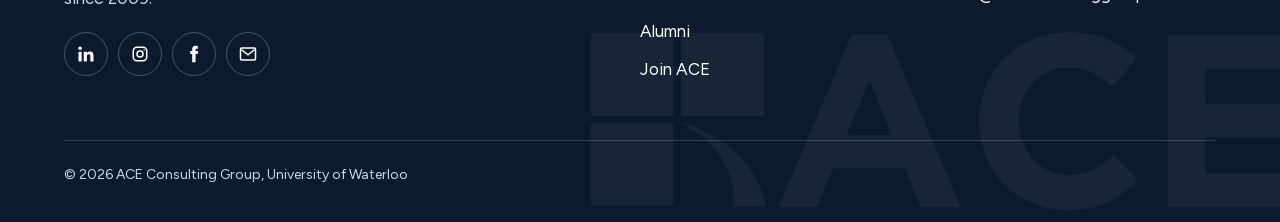
==== commit e9716777: "Polish: fix carousel button clash, timeline circles, photo resize, panel gaps - carousel Next button" ====
--- a/about.html
+++ b/about.html
@@ -20,7 +20,7 @@
 </section>
 
 <section class="band flush">
-  <div class="wrap"><div class="photo wide-photo" data-scrub><img src="img/team-group.webp" alt="The ACE Consulting Group team" width="1800" height="1200"></div></div>
+  <div class="wrap"><div class="photo wide-photo" data-reveal="wipe"><img src="img/team-group.webp" alt="The ACE Consulting Group team" width="1800" height="1200"></div></div>
 </section>
 
 <section class="band">
--- a/css/style.css
+++ b/css/style.css
@@ -57,7 +57,8 @@
 
 /* ===== 3. THE FRAME ===== */
 :root{--gutter:max(5vw,16px);--max:1240px;--r-lg:28px;--r-md:16px;--pill:999px;--ease:cubic-bezier(.16,1,.3,1)}
-*{box-sizing:border-box;min-width:0}
+*,::before,::after{box-sizing:border-box}
+*{min-width:0}
 html{scroll-padding-top:104px;scroll-behavior:smooth}
 body{overflow-x:clip}
 main{min-height:100dvh}
@@ -143,9 +144,10 @@
 [data-page=home] .svc article>h3{font-size:var(--t-h3);font-weight:500;letter-spacing:-.01em}
 [data-page=home] .svc article>p{font-size:var(--t-body);max-width:none}
 [data-page=home] .svc article>a{margin-top:auto}
+[data-page=home] .svc article:first-child>a{margin-top:0}
 [data-page=home] .svc article:hover>h3{transform:none}
 [data-page=home] .svc article:first-child{grid-row:1/span 2;min-height:480px;justify-content:flex-end;border-color:transparent;
-  background:linear-gradient(to top,rgba(11,26,45,.98) 40%,rgba(11,26,45,.72) 72%,rgba(11,26,45,.35)),url(../img/campus.webp) center/cover}
+  background:linear-gradient(to top,rgba(11,26,45,.98) 40%,rgba(11,26,45,.72) 72%,rgba(11,26,45,.35)),url(../img/campus.webp) center/cover no-repeat}
 [data-page=home] .svc article:first-child>h3{font-size:clamp(34px,3.4vw,48px)}
 [data-page=home] .svc article:nth-child(2){background:var(--band);border-color:transparent}
 [data-page=home] .svc article:nth-child(2)>p{color:#d6e3f0}
@@ -153,7 +155,8 @@
 @media(max-width:860px){[data-page=home] .svc{grid-template-columns:1fr}[data-page=home] .svc article:first-child{grid-row:auto;min-height:360px}}
 
 /* clients: text and logos side by side, the quote on its own row */
-.logos{background:#fff;border-radius:var(--r-lg);padding:clamp(14px,2vw,28px);margin:0}
+.logos{background:#fff;border-radius:var(--r-lg);overflow:hidden;margin:0}
+.logos img{display:block;width:100%;height:auto}
 .clients .wrap{display:grid;grid-template-columns:minmax(0,5fr) minmax(0,7fr);gap:clamp(28px,5vw,72px);align-items:center}
 .clients .quote{grid-column:1/-1;border-top:1px solid var(--line);padding-top:clamp(28px,4vw,56px)}
 .qmark{width:44px;height:44px;margin-bottom:20px}
@@ -215,8 +218,8 @@
 .car-bar{flex:1;height:2px;background:var(--line);border-radius:2px;overflow:hidden}
 .car-bar i{display:block;height:100%;width:100%;background:var(--cyan);transform-origin:left;transform:scaleX(.15)}
 .car-btn{width:48px;height:48px;border-radius:50%;border:1px solid var(--line);background:transparent;color:var(--ink);cursor:pointer;display:grid;place-items:center;transition:background .2s,border-color .2s,opacity .2s,transform .2s var(--ease)}
-.car-btn::before{content:"";width:9px;height:9px;border-top:2px solid currentColor;border-left:2px solid currentColor;transform:translateX(2px) rotate(-45deg)}
-.car-btn.next::before{transform:translateX(-2px) rotate(135deg)}
+.car-btn::before{content:"";width:11px;height:11px;border-top:2px solid currentColor;border-left:2px solid currentColor;transform:translateX(2px) rotate(-45deg)}
+.car-btn.car-next::before{transform:translateX(-2px) rotate(135deg)}
 .car-btn:hover:not(:disabled){background:rgba(234,240,247,.1);border-color:var(--navy-2)}
 .car-btn:active:not(:disabled){transform:scale(.94)}
 .car-btn:disabled{opacity:.3;cursor:default}
@@ -229,7 +232,7 @@
 .door.a p{color:#d6e3f0}
 .door.a .btn{background:#fff;color:var(--navy);border-color:#fff}
 .door.b{position:relative;isolation:isolate;overflow:hidden;color:#fff}
-.door.b::before{content:"";position:absolute;inset:0;z-index:-1;background:linear-gradient(to top,rgba(11,26,45,.95) 28%,rgba(11,26,45,.5)),url(../img/alumni-group.webp) center/cover;transition:transform .9s var(--ease)}
+.door.b::before{content:"";position:absolute;inset:0;z-index:-1;background:linear-gradient(to top,rgba(11,26,45,.95) 28%,rgba(11,26,45,.5)),url(../img/alumni-group.webp) center/cover no-repeat;transition:transform .9s var(--ease)}
 .door.b:hover::before{transform:scale(1.04)}
 .door.b p{color:#d6e3f0}
 .door.b .btn{background:rgba(11,26,45,.65);border-color:#fff;color:#fff}
@@ -239,9 +242,9 @@
 .time{list-style:none;margin:0;padding:0;position:relative}
 .time::before,.time::after{content:"";position:absolute;left:0;top:0;bottom:0;width:2px;background:var(--line)}
 .time::after{background:var(--cyan);transform-origin:top;transform:scaleY(.08)}
-.time li{display:grid;grid-template-columns:minmax(150px,2fr) minmax(0,5fr);gap:clamp(16px,4vw,64px);align-items:baseline;padding:clamp(28px,4vw,56px) 0 clamp(28px,4vw,56px) clamp(24px,4vw,64px);position:relative}
-.time li::before{content:"";position:absolute;left:-5px;top:calc(clamp(28px,4vw,56px) + .6em);width:12px;height:12px;border-radius:50%;background:var(--bg);border:2px solid var(--cyan)}
-.time b{font-size:clamp(52px,8vw,120px);font-weight:400;line-height:.9;letter-spacing:-.03em;display:block}
+.time li{--pad:clamp(28px,4vw,56px);--yr:clamp(52px,8vw,120px);display:grid;grid-template-columns:minmax(150px,2fr) minmax(0,5fr);gap:clamp(16px,4vw,64px);align-items:baseline;padding:var(--pad) 0 var(--pad) clamp(24px,4vw,64px);position:relative}
+.time li::before{content:"";position:absolute;left:-6px;top:calc(var(--pad) + var(--yr) * .3 - 7px);width:14px;height:14px;border-radius:50%;background:var(--bg);border:2px solid var(--cyan)}
+.time b{font-size:var(--yr);font-weight:400;line-height:.9;letter-spacing:-.03em;display:block}
 .time p{color:var(--muted);font-size:var(--t-lead);line-height:1.5;max-width:44ch}
 @media(max-width:700px){.time li{grid-template-columns:1fr;gap:12px}}
 .vals{display:grid;border-top:1px solid var(--line)}
@@ -267,9 +270,9 @@
 
 /* join: steps */
 .steps{list-style:none;margin:0;padding:0;counter-reset:s;position:relative}
-.steps::before{content:"";position:absolute;left:23px;top:30px;bottom:30px;width:2px;background:var(--line)}
+.steps::before{content:"";position:absolute;left:23px;top:40px;bottom:40px;width:2px;background:var(--line)}
 .steps li{display:grid;grid-template-columns:48px minmax(0,1fr);gap:20px;padding:22px 0;position:relative}
-.steps li::before{counter-increment:s;content:counter(s);width:48px;height:48px;border-radius:50%;background:var(--bg);border:2px solid var(--navy-2);color:var(--ink);display:grid;place-items:center;font:500 22px/1 var(--serif);position:relative;transition:background .5s,border-color .5s,color .5s}
+.steps li::before{counter-increment:s;content:counter(s);width:48px;height:48px;border-radius:50%;background:var(--bg);border:2px solid var(--navy-2);color:var(--ink);display:grid;place-items:center;font:500 22px/1 var(--serif);position:relative;margin-top:-7px;transition:background .5s,border-color .5s,color .5s}
 .steps li.in::before{background:var(--cyan);border-color:var(--cyan);color:var(--bg)}
 .steps p{color:var(--muted);margin-top:6px}
 .chips{display:flex;flex-wrap:wrap;gap:10px}
@@ -345,12 +348,12 @@
 .soc a:hover{background:#fff;color:var(--deep)}
 .soc svg{width:18px;height:18px}
 .fine{max-width:var(--max);margin:56px auto 0;padding-top:22px;border-top:1px solid rgba(255,255,255,.15);font-size:14px}
-@media(max-width:760px){.foot .wrap{grid-template-columns:1fr 1fr}.foot .wrap>div:first-child{grid-column:1/-1}}
+@media(max-width:760px){.foot .wrap{grid-template-columns:1fr 1fr}.foot .wrap>div:first-child,.foot .wrap>div:last-child{grid-column:1/-1}}
 
 /* ===== 4. STATES ===== */
 .btn{display:inline-flex;align-items:center;gap:10px;min-height:52px;padding:0 28px;border-radius:var(--pill);font:600 var(--t-body)/1 var(--sans);text-decoration:none;border:2px solid var(--navy-2);background:var(--navy-2);color:#fff;cursor:pointer;
   transition:background .2s,color .2s,border-color .2s,transform .3s var(--ease)}
-.btn::after{content:"";flex:none;width:.5em;height:.5em;border-top:2px solid currentColor;border-right:2px solid currentColor;transform:rotate(45deg) translate(-1px,1px);transition:transform .35s var(--ease)}
+.btn::after{content:"";flex:none;width:.6em;height:.6em;border-top:2px solid currentColor;border-right:2px solid currentColor;transform:rotate(45deg) translate(-1px,1px);transition:transform .35s var(--ease)}
 .btn:hover{background:transparent;color:var(--ink);transform:translateY(-2px)}
 .btn:hover::after{transform:rotate(45deg) translate(2px,-2px)}
 .btn:active{transform:scale(.97)}
@@ -436,11 +439,7 @@
 /* scroll-driven extras: photos open and ease as they pass, the timeline spine fills, a bar tracks reading, carousels show progress */
 @supports(animation-timeline:view()){
 @media(prefers-reduced-motion:no-preference){
-[data-scrub]{animation:photo-open linear both;animation-timeline:view();animation-range:entry 0% cover 40%}
-[data-scrub] img{animation:photo-ease linear both;animation-timeline:view();animation-range:entry 0% exit 100%}
 .time::after{animation:spine linear both;animation-timeline:view();animation-range:entry 30% cover 75%}
-@keyframes photo-open{from{clip-path:inset(9% 6% 9% 6% round 28px)}}
-@keyframes photo-ease{from{scale:1.18}to{scale:1}}
 @keyframes spine{to{transform:scaleY(1)}}
 }}
 @supports(animation-timeline:scroll()){
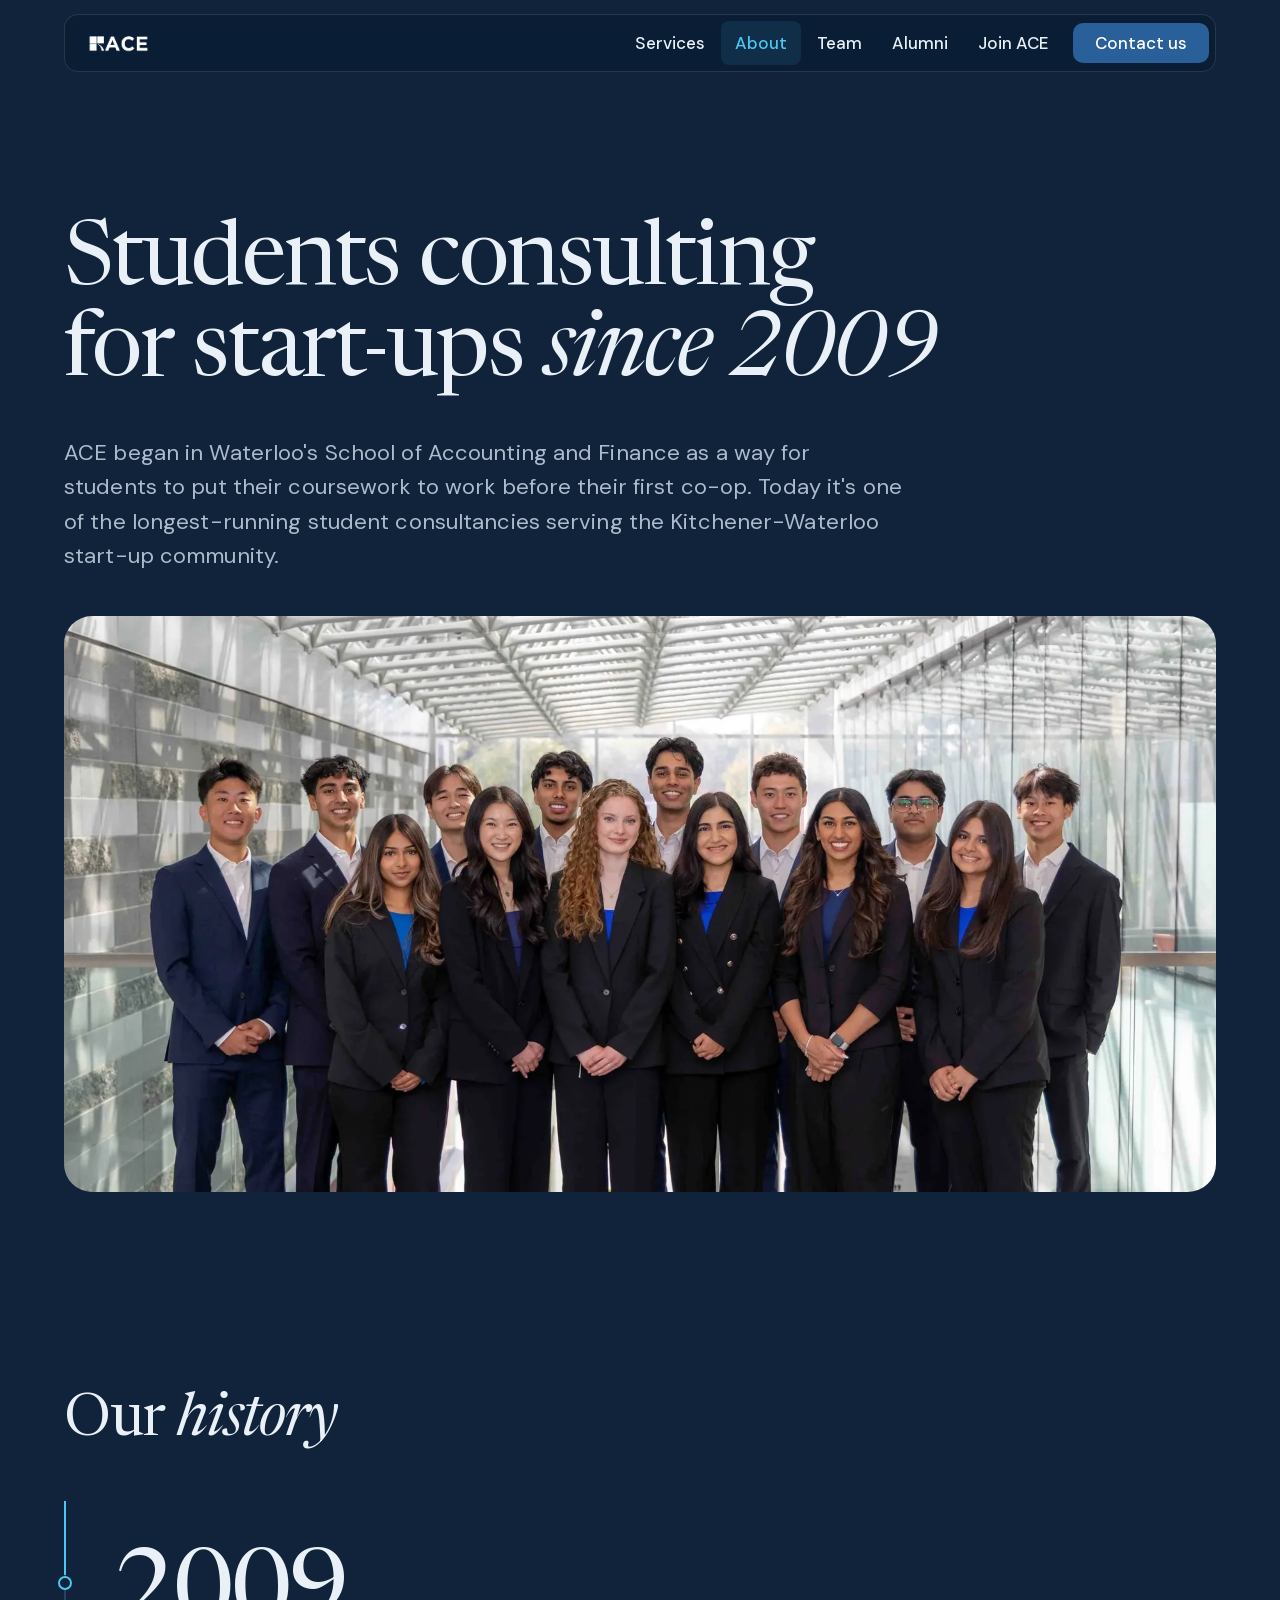
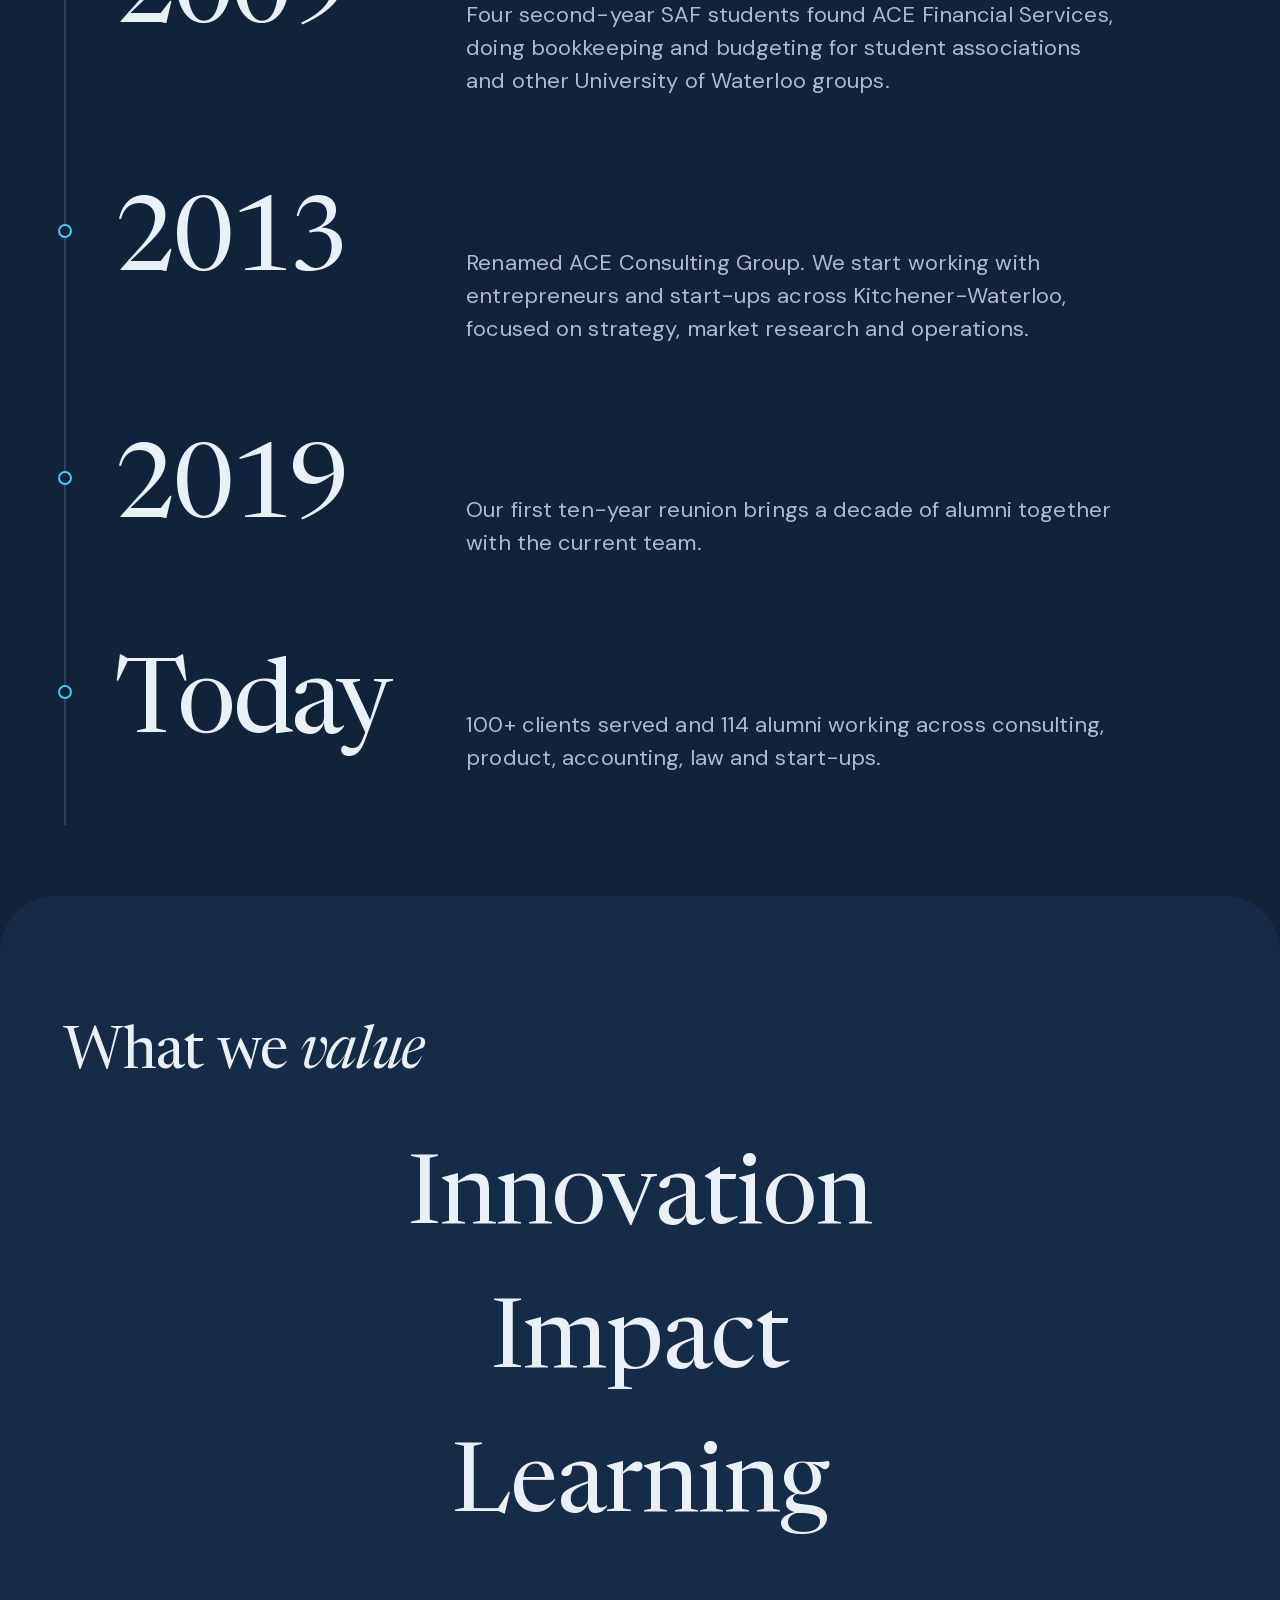
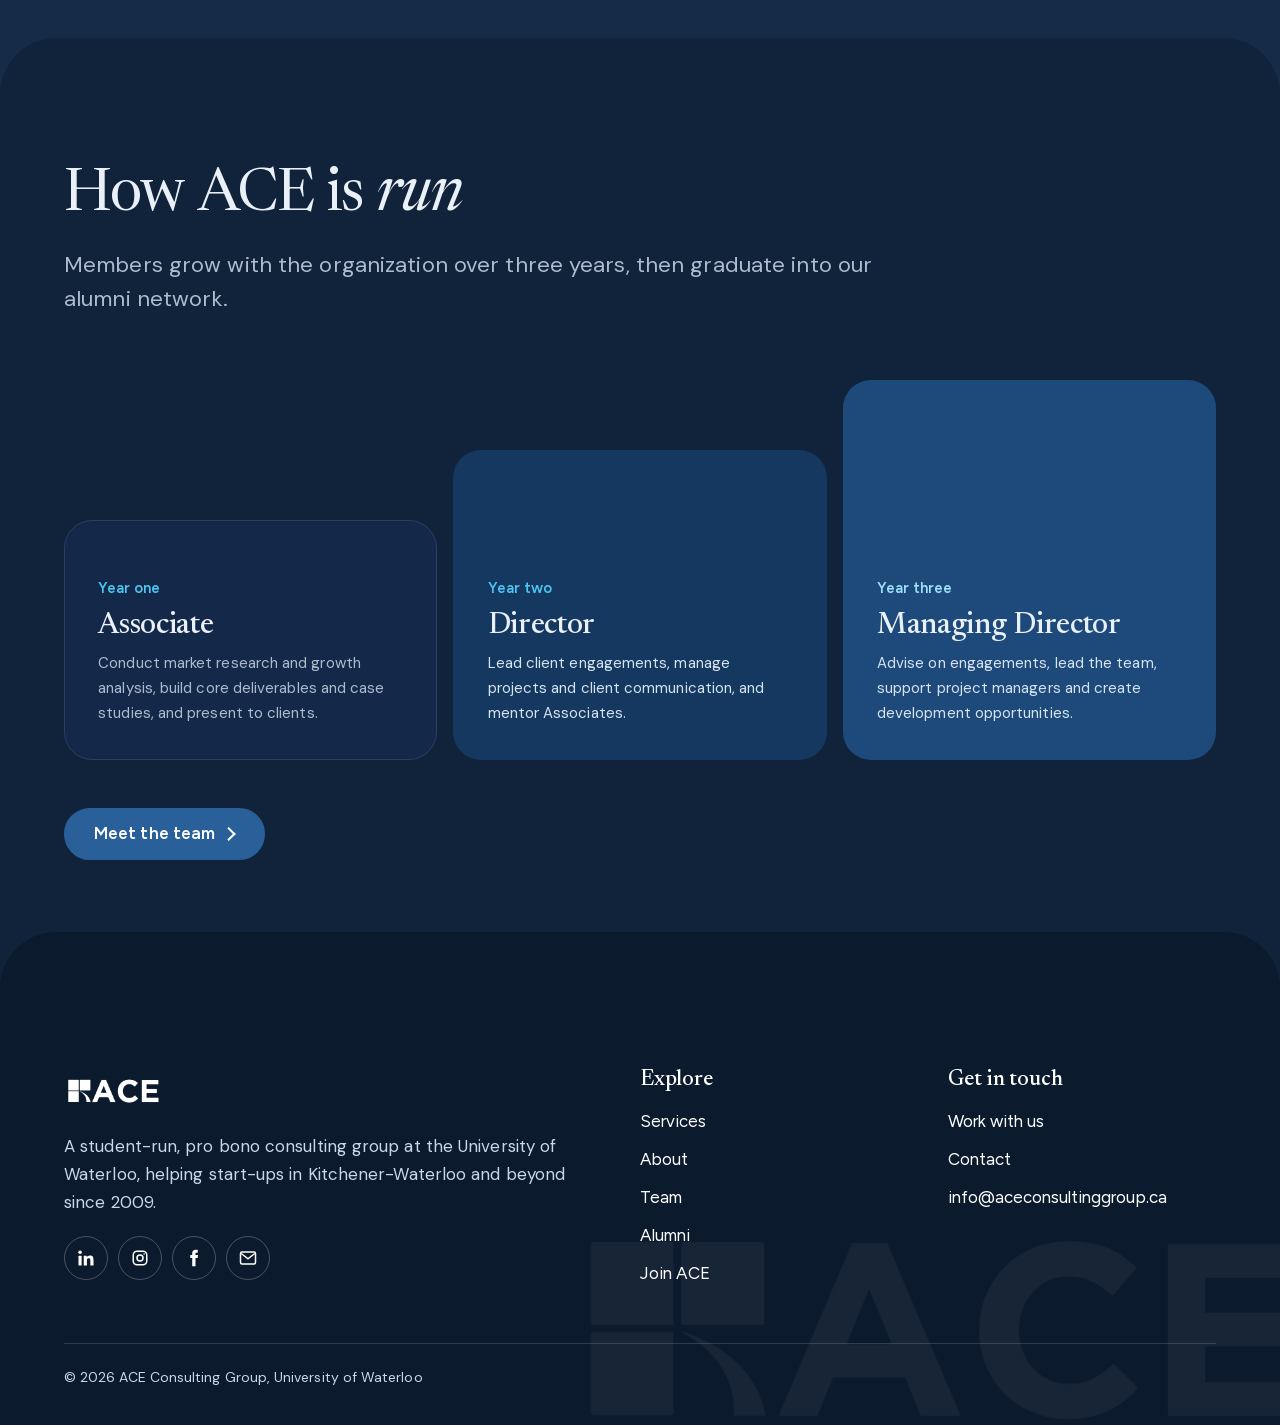
==== commit 0257fddc: "Scroll stages, logo band and polish across the redesigned site Pinned home stage and alumni story ca" ====
--- a/about.html
+++ b/about.html
@@ -7,14 +7,16 @@
 <meta name="description" content="ACE Consulting Group&#x27;s history, values and structure, from its 2009 founding at the University of Waterloo School of Accounting and Finance.">
 <script>document.documentElement.classList.add("js");setTimeout(function(){if(!window.__aceMotion)document.documentElement.classList.remove("js")},3000)</script>
 <link rel="stylesheet" href="css/style.css">
-<link rel="icon" href="img/logo-navy.png">
+<link rel="icon" type="image/png" sizes="32x32" href="img/favicon-32.png">
+<link rel="icon" type="image/png" sizes="192x192" href="img/favicon-192.png">
+<link rel="apple-touch-icon" href="img/apple-touch-icon.png">
 </head>
 <body data-page="about">
 <header class="top" id="top"></header>
 <main>
 <section class="band intro">
   <div class="wrap">
-    <h1 data-split>Students consulting for start-ups since 2009</h1>
+    <h1 data-split>Students consulting for start-ups <em>since 2009</em></h1>
     <p class="lead" data-reveal>ACE began in Waterloo's School of Accounting and Finance as a way for students to put their coursework to work before their first co-op. Today it's one of the longest-running student consultancies serving the Kitchener-Waterloo start-up community.</p>
   </div>
 </section>
@@ -25,7 +27,7 @@
 
 <section class="band">
   <div class="wrap">
-    <div class="head one"><h2 data-split>Our history</h2></div>
+    <div class="head one"><h2 data-split>Our <em>history</em></h2></div>
     <ol class="time">
       <li data-reveal><b>2009</b><p>Four second-year SAF students found ACE Financial Services, doing bookkeeping and budgeting for student associations and other University of Waterloo groups.</p></li>
       <li data-reveal><b>2013</b><p>Renamed ACE Consulting Group. We start working with entrepreneurs and start-ups across Kitchener-Waterloo, focused on strategy, market research and operations.</p></li>
@@ -37,18 +39,18 @@
 
 <section class="band tint">
   <div class="wrap">
-    <div class="head one"><h2 data-split>What we value</h2></div>
+    <div class="head one"><h2 data-split>What we <em>value</em></h2></div>
     <div class="vals">
-      <div><h3>Innovation</h3><p>We're creative and bold, and we bring new ideas and solutions to every client.</p></div>
-      <div><h3>Impact</h3><p>We want to create lasting, positive change for our clients and the communities they serve.</p></div>
-      <div><h3>Learning</h3><p>We stay curious on every engagement and keep raising the quality of our work.</p></div>
+      <div><span class="x-ico" aria-hidden="true"><svg viewBox="0 -7.5 140 140" fill="none" stroke="currentColor" stroke-width="3" stroke-linecap="round" stroke-linejoin="round"><path class="f acc" d="M70 14a34 34 0 0 0-20 61c4 3 6 7 6 12v4h28v-4c0-5 2-9 6-12A34 34 0 0 0 70 14z"/><path d="M52 40a20 20 0 0 1 11-15"/><path d="M62 87V66l8 8 8-8v21"/><path class="f" d="M56 91h28v8H56zM60 99h20v8H60z"/><path class="f" d="M64 107h12v4a6 6 0 0 1-12 0z"/><g class="acc"><path d="M14 30l9 6M126 30l-9 6M6 60h11M123 60h11M30 8l5 8M110 8l-5 8"/></g></svg></span><h3>Innovation</h3><p>We're creative and bold, and we bring new ideas and solutions to every client.</p></div>
+      <div><span class="x-ico" aria-hidden="true"><svg viewBox="-.5 11 140 140" fill="none" stroke="currentColor" stroke-width="3" stroke-linecap="round" stroke-linejoin="round"><path class="f" d="M14 114c10-14 26-20 56-20s46 6 56 20z"/><path d="M70 94V58"/><path class="f acc" d="M70 80C50 82 36 70 34 50c22-2 36 8 36 30z"/><path class="f acc" d="M70 64C70 40 84 26 108 26c0 24-14 38-38 38z"/><path d="M60 70C54 64 48 58 42 54M80 54c6-8 14-14 22-18"/><path d="M26 126h88M42 136h56"/><g class="acc"><path d="M20 34v14M13 41h14M118 70v10M113 75h10"/></g></svg></span><h3>Impact</h3><p>We want to create lasting, positive change for our clients and the communities they serve.</p></div>
+      <div><span class="x-ico" aria-hidden="true"><svg viewBox="0 -11 140 140" fill="none" stroke="currentColor" stroke-width="3" stroke-linecap="round" stroke-linejoin="round"><path class="f" d="M70 112C52 98 28 96 8 102V42c20-6 44-4 62 10z"/><path class="f" d="M70 112c18-14 42-16 62-10V42c-20-6-44-4-62 10z"/><path d="M70 52v60"/><path d="M22 58c10-2 22-1 34 4M22 72c10-2 22-1 34 4M22 86c10-2 22-1 34 4M118 58c-10-2-22-1-34 4M118 72c-10-2-22-1-34 4"/><path class="f acc" d="M92 108V86l8 6 8-6v22"/><g class="acc"><path d="M70 6l4 9 9 4-9 4-4 9-4-9-9-4 9-4zM26 20v12M20 26h12M114 16v10M109 21h10"/></g></svg></span><h3>Learning</h3><p>We stay curious on every engagement and keep raising the quality of our work.</p></div>
     </div>
   </div>
 </section>
 
 <section class="band">
   <div class="wrap">
-    <div class="head"><h2 data-split>How ACE is run</h2><p class="lead" data-reveal>Members grow with the organization over three years, then graduate into our alumni network.</p></div>
+    <div class="head"><h2 data-split>How ACE is <em>run</em></h2><p class="lead" data-reveal>Members grow with the organization over three years, then graduate into our alumni network.</p></div>
     <div class="ladder" data-stagger="up">
       <div><small>Year one</small><h3>Associate</h3><p>Conduct market research and growth analysis, build core deliverables and case studies, and present to clients.</p></div>
       <div><small>Year two</small><h3>Director</h3><p>Lead client engagements, manage projects and client communication, and mentor Associates.</p></div>
--- a/css/style.css
+++ b/css/style.css
@@ -1,18 +1,25 @@
 /* ACE CONSULTING GROUP
    READ     calm and simple, like Wealthsimple: one idea per screen, very large type, soft shapes, space
    COLOUR   unchanged: ACE navy ground, brighter navy bands, one cyan accent. Dark only, on purpose
-   TYPE     Newsreader (regular weight) for headlines, close free match to the serif Citadel uses; Figtree for text
-   SHAPE    one rule: buttons, tags, chips and nav are pills; panels and photos 28px; things inside panels 16px
-   MOTION   hero opens and the page slides over it; headlines rise word by word; lists wipe in; numbers count up;
-            carousels, spotlight hover and a reading bar. All behind prefers-reduced-motion and .js
+   TYPE     Newsreader for headlines with one italic phrase each (real italic file), Figtree for text. Both OFL, self-hosted
+   SHAPE    one rule: buttons, tags, chips and nav are pills; panels and photos 28px; things inside panels 16px;
+            page sections are panels with big rounded tops (--r-xl) that slide up over the one above
+   MOTION   the scroll choreography follows the reference site's moves (measured, not guessed): pinned sequences where one photo card
+            grows, carries the stats, shrinks to a portrait and steps through the services; alumni story cards that fly up and settle;
+            rows that brighten at the middle of the screen; portraits that tilt in; a drawn arc (the logo's own curve); 7% parallax.
+            Native CSS scroll timelines plus sticky, no libraries. Pinned parts switch on only where they work (see SCROLL STAGES);
+            everything is behind prefers-reduced-motion and .js
    ORDER    1 type, 2 colour, 3 the frame (layout), 4 states, 5 components, 6 motion */
 
 @font-face{font-family:'Figtree';font-weight:400 700;font-style:normal;font-display:swap;src:url(../fonts/figtree-var.woff2) format('woff2')}
+@font-face{font-family:'DM Sans';font-weight:400 700;font-style:normal;font-display:swap;src:url(../fonts/dm-sans-var.woff2) format('woff2')}
 @font-face{font-family:'Newsreader';font-weight:400 600;font-style:normal;font-display:swap;src:url(../fonts/newsreader-var.woff2) format('woff2')}
+@font-face{font-family:'Newsreader';font-weight:400 600;font-style:italic;font-display:swap;src:url(../fonts/newsreader-italic.woff2) format('woff2')}
 
 /* ===== 1. TYPE ===== */
 :root{
 --serif:Newsreader,Georgia,"Times New Roman",serif;
+--text:'DM Sans',system-ui,-apple-system,'Segoe UI',sans-serif;   /* explanation text. Wealthsimple uses 'The Future' 400 (paid); DM Sans is the closest free match */
 --sans:Figtree,system-ui,-apple-system,"Segoe UI",sans-serif;
 --t-small:15px;
 --t-body:17px;
@@ -23,11 +30,12 @@
 html{-webkit-text-size-adjust:100%;text-rendering:optimizeLegibility}
 body{margin:0;font:400 var(--t-body)/1.65 var(--sans)}
 h1,h2,h3{font-family:var(--serif);font-weight:400;margin:0;text-wrap:balance}
+h1 em,h2 em,h3 em{font-style:italic;font-weight:inherit;padding-right:.04em}   /* one italic phrase per headline: the real Newsreader italic is loaded, never a faked slant */
 h1{font-size:var(--t-h1);line-height:1.02;letter-spacing:-.025em}
 h2{font-size:var(--t-h2);line-height:1.05;letter-spacing:-.02em}
 h3{font-size:var(--t-h3);line-height:1.15;letter-spacing:-.01em;font-weight:500}
-p{margin:0;text-wrap:pretty}
-.lead{font-size:var(--t-lead);line-height:1.55;max-width:56ch}
+p{margin:0;text-wrap:pretty;font-family:var(--text);font-weight:400;letter-spacing:.005em}   /* explanation text only: titles stay Newsreader, captions and small labels stay Figtree */
+.lead{font-family:var(--text);font-weight:400;letter-spacing:.005em;font-size:var(--t-lead);line-height:1.55;max-width:56ch}
 .num,.stats b,.fig-tile b,.time b,.email{font-family:var(--serif);font-variant-numeric:lining-nums tabular-nums}
 
 /* ===== 2. COLOUR ===== */
@@ -56,7 +64,7 @@
 .navyband .lead{color:var(--soft)}
 
 /* ===== 3. THE FRAME ===== */
-:root{--gutter:max(5vw,16px);--max:1240px;--r-lg:28px;--r-md:16px;--pill:999px;--ease:cubic-bezier(.16,1,.3,1)}
+:root{--gutter:max(5vw,16px);--max:1240px;--r-xl:clamp(32px,4.4vw,64px);--r-lg:28px;--r-md:16px;--pill:999px;--ease:cubic-bezier(.16,1,.3,1)}
 *,::before,::after{box-sizing:border-box}
 *{min-width:0}
 html{scroll-padding-top:104px;scroll-behavior:smooth}
@@ -70,7 +78,11 @@
 .intro{padding-top:clamp(140px,17vw,230px);padding-bottom:clamp(40px,6vw,88px)}
 .intro .wrap>*+*{margin-top:clamp(20px,3vw,36px)}
 .intro h1{max-width:14em}
-.intro.solo{padding-bottom:clamp(24px,4vw,56px)}
+.intro.solo{padding-bottom:calc(var(--r-xl) + 12px)}
+/* panels: each section after the first has rounded top corners and overlaps the one above it, so it slides up over it as you scroll */
+:where(main>section:not(.hero)){background:var(--bg)}
+main>section+section{position:relative;z-index:1;border-radius:var(--r-xl) var(--r-xl) 0 0;margin-top:calc(var(--r-xl)*-1)}
+.band.flush{padding-top:calc(var(--r-xl) * .4)}
 .stack-sm>*+*{margin-top:14px}
 .stack>*+*{margin-top:24px}
 .more{margin-top:clamp(28px,4vw,48px)}
@@ -80,20 +92,21 @@
 .btns{display:flex;flex-wrap:wrap;gap:12px}
 
 /* header: a floating pill over the page */
-.top{position:fixed;z-index:20;top:14px;left:var(--gutter);right:var(--gutter);max-width:var(--max);margin-inline:auto;border-radius:var(--pill);
+.top{position:fixed;z-index:20;top:14px;left:var(--gutter);right:var(--gutter);max-width:var(--max);margin-inline:auto;border-radius:14px;
   background:rgba(11,26,45,.62);border:1px solid rgba(234,240,247,.12);-webkit-backdrop-filter:blur(16px) saturate(140%);backdrop-filter:blur(16px) saturate(140%);
   transition:background .3s,border-color .3s;view-transition-name:site-header}
 .top.scrolled{background:rgba(11,26,45,.9);border-color:var(--line)}
-.top .wrap{display:flex;align-items:center;gap:16px;padding:9px 9px 9px 24px;max-width:none}
+.top .wrap{display:flex;align-items:center;gap:16px;padding:6px 6px 6px 22px;max-width:none}
+.top,.top .btn,.top .menu{font-family:var(--text)}
 .brand{display:block;line-height:0}
-.brand img{height:32px;width:auto}
+.brand img{height:28px;width:auto}
 .lg-n{display:none}
 .nav{display:flex;gap:2px;margin-left:auto;align-items:center}
-.nav a{color:var(--ink);text-decoration:none;font-weight:500;padding:11px 16px;border-radius:var(--pill);transition:background .2s,color .2s}
+.nav a{color:var(--ink);text-decoration:none;font-weight:500;padding:8px 14px;border-radius:8px;transition:background .2s,color .2s}
 .nav a:hover{background:rgba(234,240,247,.08)}
 .nav a[aria-current]{color:var(--cyan);background:rgba(76,198,242,.1)}
-.nav .btn{margin-left:8px;min-height:44px;padding:0 22px;color:#fff}
-.menu{display:none;margin-left:auto;min-height:44px;min-width:44px;border:1px solid var(--line);border-radius:var(--pill);background:transparent;color:var(--ink);font:500 var(--t-body)/1 var(--sans);padding:0 20px;cursor:pointer;transition:background .2s}
+.nav .btn{margin-left:8px;min-height:40px;padding:0 20px;color:#fff;border-radius:10px}
+.menu{display:none;margin-left:auto;min-height:40px;min-width:40px;border:1px solid var(--line);border-radius:10px;background:transparent;color:var(--ink);font:500 var(--t-body)/1 var(--sans);padding:0 20px;cursor:pointer;transition:background .2s}
 .menu:hover{background:rgba(234,240,247,.08)}
 @media(max-width:940px){
 .menu{display:block}
@@ -107,21 +120,21 @@
 .hero{position:relative;isolation:isolate;overflow:hidden;display:flex;align-items:flex-end;min-height:min(100dvh,960px)}
 .hero .bg{position:absolute;inset:0;width:100%;height:100%;object-fit:cover;object-position:50% 0;z-index:-2}
 .hero::after{content:"";position:absolute;inset:0;z-index:-1;background:linear-gradient(to top,var(--bg) 0,rgba(16,35,59,.93) 26%,rgba(16,35,59,.6) 48%,rgba(16,35,59,.18) 70%,rgba(16,35,59,.5) 100%)}
-.hero .copy{width:100%;max-width:calc(var(--max) + 10vw);margin:0 auto;padding:0 var(--gutter) clamp(40px,7vh,72px)}
+.hero .copy{width:100%;max-width:calc(var(--max) + 10vw);margin:0 auto;padding:0 var(--gutter) calc(clamp(40px,7vh,72px) + var(--r-xl))}   /* + the overlap of the panel that slides up over the hero */
 .hero h1{font-size:clamp(40px,5.4vw,76px);line-height:1}
 .hero .lead{margin-top:20px;max-width:58ch;color:#d3deea}
 .hero .btns{margin-top:28px}
-.fig-tile{position:absolute;right:max(var(--gutter),calc((100% - var(--max)) / 2));bottom:clamp(40px,7vh,72px);max-width:240px;padding:22px 26px;border-radius:var(--r-lg);color:#fff;
+.fig-tile{position:absolute;right:max(var(--gutter),calc((100% - var(--max)) / 2));bottom:calc(clamp(40px,7vh,72px) + var(--r-xl));max-width:240px;padding:22px 26px;border-radius:var(--r-lg);color:#fff;
   background:rgba(29,74,122,.55);border:1px solid rgba(255,255,255,.16);-webkit-backdrop-filter:blur(14px);backdrop-filter:blur(14px)}
 .fig-tile b{display:block;font-size:clamp(48px,5vw,68px);font-weight:400;line-height:1;letter-spacing:-.03em}
 .fig-tile span{display:block;margin-top:8px;font-size:var(--t-small);color:var(--soft)}
-@media(min-width:900px) and (max-height:820px){.hero .bg{top:-60px;height:calc(100% + 60px)}}
+@media(min-width:900px) and (max-height:820px){.hero .bg{top:-110px;height:calc(100% + 110px)}}
 @media(max-width:899px){
 .hero{display:block;min-height:0}
 .hero .bg{position:static;height:auto;aspect-ratio:3/2;-webkit-mask-image:linear-gradient(to bottom,var(--bg) 62%,transparent);mask-image:linear-gradient(to bottom,var(--bg) 62%,transparent)}
 .hero::after{display:none}
 .hero .copy{position:relative;margin-top:-28px;padding-bottom:24px}
-.fig-tile{position:static;margin:0 var(--gutter) 44px;max-width:none}}
+.fig-tile{position:static;margin:0 var(--gutter) calc(44px + var(--r-xl));max-width:none}}
 
 /* stats */
 .stats{display:grid;grid-template-columns:repeat(4,minmax(0,1fr));gap:clamp(24px,4vw,64px)}
@@ -155,8 +168,8 @@
 @media(max-width:860px){[data-page=home] .svc{grid-template-columns:1fr}[data-page=home] .svc article:first-child{grid-row:auto;min-height:360px}}
 
 /* clients: text and logos side by side, the quote on its own row */
-.logos{background:#fff;border-radius:var(--r-lg);overflow:hidden;margin:0}
-.logos img{display:block;width:100%;height:auto}
+.logos{margin:0;mix-blend-mode:screen}   /* blend on the figure, so it still reaches the page when the figure is moved by an animation */
+.logos img{display:block;width:100%;height:auto;background:none;filter:invert(1) hue-rotate(180deg) contrast(1.25)}   /* the picture has a white background: flip its lightness and drop black out, so the logos sit straight on the page */
 .clients .wrap{display:grid;grid-template-columns:minmax(0,5fr) minmax(0,7fr);gap:clamp(28px,5vw,72px);align-items:center}
 .clients .quote{grid-column:1/-1;border-top:1px solid var(--line);padding-top:clamp(28px,4vw,56px)}
 .qmark{width:44px;height:44px;margin-bottom:20px}
@@ -168,7 +181,16 @@
 .split{display:grid;grid-template-columns:minmax(0,1fr) minmax(0,1fr);gap:clamp(32px,6vw,96px);align-items:center}
 .split.wide-l{grid-template-columns:minmax(0,7fr) minmax(0,5fr)}
 .split.start{align-items:start}
+.highlights{grid-template-columns:minmax(0,6fr) minmax(0,5fr);grid-template-areas:"text photo" "logos photo";column-gap:clamp(32px,6vw,96px);row-gap:clamp(44px,6vw,88px);align-items:center}
+.highlights>.stack{grid-area:text}
+.highlights>.logos{grid-area:logos}
+.highlights>.photo{grid-area:photo}
+@media(max-width:820px){.highlights{grid-template-columns:1fr;grid-template-areas:"text" "logos" "photo"}.highlights>.photo{max-width:520px}}
 .split.cta{align-items:end}
+/* join page only: stack the CTA and centre everything in the band */
+[data-page=join] .split.cta{grid-template-columns:1fr;justify-items:center;text-align:center}
+[data-page=join] .split.cta .lead{margin-inline:auto}
+[data-page=join] .split.cta .btns{justify-content:center}
 .sticky{position:sticky;top:112px}
 @media(max-width:820px){.split,.split.wide-l{grid-template-columns:1fr}.sticky{position:static}}
 .photo{border-radius:var(--r-lg);overflow:hidden;background:var(--tint)}
@@ -247,14 +269,20 @@
 .time b{font-size:var(--yr);font-weight:400;line-height:.9;letter-spacing:-.03em;display:block}
 .time p{color:var(--muted);font-size:var(--t-lead);line-height:1.5;max-width:44ch}
 @media(max-width:700px){.time li{grid-template-columns:1fr;gap:12px}}
-.vals{display:grid;border-top:1px solid var(--line)}
-.vals>div{display:grid;grid-template-columns:minmax(0,6fr) minmax(0,5fr);gap:clamp(16px,4vw,64px);align-items:center;padding:clamp(28px,4vw,56px) 0;border-bottom:1px solid var(--line);transition:opacity .35s}
-.vals h3{font-size:clamp(44px,8vw,112px);line-height:.95;letter-spacing:-.03em;font-weight:400;transition:color .3s,transform .5s var(--ease)}
-.vals p{color:var(--muted);font-size:var(--t-lead);line-height:1.5;max-width:36ch}
-.vals:hover>div{opacity:.38}
-.vals>div:hover{opacity:1}
-.vals>div:hover h3{color:var(--cyan);transform:translateX(10px)}
-@media(max-width:760px){.vals>div{grid-template-columns:1fr;gap:12px}}
+/* values: the same hover as Wealthsimple's product list. Row lights up; the drawing fades in on the left and the line on the right. Touch and small screens: no drawing, line always shown. */
+.vals{--wx:cubic-bezier(.241,.969,.635,.997);display:grid}
+.vals>div{display:grid;grid-template-columns:minmax(0,1fr) auto minmax(0,1fr);column-gap:24px;align-items:center;padding:8px clamp(16px,5vw,64px);border-radius:12px;transition:background-color .29s var(--wx)}
+.vals h3{font-size:clamp(52px,8.4vw,96px);line-height:1.16;letter-spacing:-.01em;font-weight:400;text-align:center;padding-bottom:12px}
+.vals p{justify-self:end;width:min(100%,220px);text-align:center;text-wrap:balance;color:var(--soft);font-size:16px;line-height:1.3;max-width:none;opacity:0;transition:opacity .585s var(--wx)}
+.vals>div:hover,.vals>div:focus-within{background:var(--band)}
+.vals>div:hover :is(.x-ico,p),.vals>div:focus-within :is(.x-ico,p){opacity:1}
+@media(max-width:820px),(hover:none){
+.vals>div{grid-template-columns:1fr;row-gap:2px;padding:14px 16px}
+.vals .x-ico{display:none}
+.vals h3{text-align:left;font-size:clamp(40px,11vw,64px);padding-bottom:0}
+.vals p{justify-self:start;text-align:left;width:auto;max-width:34ch;opacity:1;padding-bottom:8px}
+}
+@media(prefers-reduced-motion:reduce){.vals>div,.vals p,.vals .x-ico{transition:none}}
 .ladder{display:grid;grid-template-columns:repeat(3,minmax(0,1fr));gap:16px;align-items:end}
 .ladder>div{padding:clamp(24px,2.6vw,36px);border-radius:var(--r-lg);background:var(--card);border:1px solid var(--line);display:flex;flex-direction:column;gap:8px;justify-content:flex-end}
 .ladder>div:nth-child(1){min-height:240px}
@@ -269,23 +297,33 @@
 .ladder.stairs>div{min-height:0!important}
 
 /* join: steps */
-.steps{list-style:none;margin:0;padding:0;counter-reset:s;position:relative}
-.steps::before{content:"";position:absolute;left:23px;top:40px;bottom:40px;width:2px;background:var(--line)}
+.steps{list-style:none;margin:clamp(32px,4vw,56px) 0 0;padding:0;counter-reset:s;position:relative;isolation:isolate}   /* isolate + z-index:-1 on the lines keeps them behind the circles */
+.steps::before{content:"";z-index:-1;position:absolute;left:23px;top:40px;bottom:40px;width:2px;background:var(--line)}
 .steps li{display:grid;grid-template-columns:48px minmax(0,1fr);gap:20px;padding:22px 0;position:relative}
 .steps li::before{counter-increment:s;content:counter(s);width:48px;height:48px;border-radius:50%;background:var(--bg);border:2px solid var(--navy-2);color:var(--ink);display:grid;place-items:center;font:500 22px/1 var(--serif);position:relative;margin-top:-7px;transition:background .5s,border-color .5s,color .5s}
-.steps li.in::before{background:var(--cyan);border-color:var(--cyan);color:var(--bg)}
+.steps li:nth-child(1){--c:var(--sky)}.steps li:nth-child(2){--c:var(--cyan)}.steps li:nth-child(3){--c:#3a78b8;--t:#fff}.steps li:nth-child(4){--c:var(--navy-2);--t:#fff}   /* one shade of the site's blues per step, light to deep */
+.steps li::before{border-color:var(--c,var(--navy-2))}
+.steps li.in::before{background:var(--c,var(--cyan));border-color:var(--c,var(--cyan));color:var(--t,var(--bg))}
 .steps p{color:var(--muted);margin-top:6px}
-.chips{display:flex;flex-wrap:wrap;gap:10px}
-.chips span{padding:11px 22px;border:1px solid var(--line);border-radius:var(--pill);font-weight:500;background:var(--card);transition:background .25s,border-color .25s,color .25s}
-.chips span:hover{background:var(--cyan);border-color:var(--cyan);color:var(--bg)}
+/* alumni placements: a logo band like the reference's. Each copy of the logo set slides left by 100% of its own width, so the loop is seamless
+   (reference: 4 copies, 96px between logos, about 43px a second, hard crop at the edges). Still, wrapped and complete without script or with reduced motion. */
+.placements{background:var(--deep)}
+.placements .split{align-items:center}
+.marquee{--k:1;--mgap:96px;max-width:var(--max);margin:clamp(56px,7vw,104px) auto 0;overflow:hidden}
+.m-set{list-style:none;margin:0;padding:0;display:flex;flex-wrap:wrap;justify-content:center;align-items:center;gap:32px 56px}
+.m-set li{display:flex;align-items:center;flex:none}
+.m-set img{display:block;width:auto;max-width:none;height:calc(var(--h) * 1px * var(--k));background:none;opacity:.9}
+.marquee.on{display:flex}
+.marquee.on .m-set{flex:none;flex-wrap:nowrap;justify-content:flex-start;gap:var(--mgap);padding:10px var(--mgap) 10px 0;animation:ticker var(--dur,55s) linear infinite}
+@keyframes ticker{to{transform:translateX(-100%)}}
+@media(max-width:700px){.marquee{--k:.8;--mgap:60px}}
+.sr{position:absolute;width:1px;height:1px;margin:-1px;padding:0;overflow:hidden;clip:rect(0 0 0 0);white-space:nowrap;border:0}   /* visually hidden, still read aloud */
 
 /* team: header stays while the people scroll past */
 .group{display:grid;grid-template-columns:minmax(0,4fr) minmax(0,8fr);gap:clamp(28px,5vw,88px);align-items:start;padding-block:clamp(48px,7vw,110px);border-top:1px solid var(--line)}
 .ghead{position:sticky;top:112px}
 .ghead p{margin-top:20px;color:var(--muted);max-width:34ch}
-.people{--n:4;display:grid;grid-template-columns:repeat(var(--n),minmax(0,1fr));gap:36px 20px}
-.people.n3{--n:3}
-.people.n2{--n:2}
+.people{--n:3;display:grid;grid-template-columns:repeat(var(--n),minmax(0,1fr));gap:36px 20px}
 .person figure{margin:0;aspect-ratio:4/5;border-radius:var(--r-md);overflow:hidden;background:var(--tint)}
 .person img{width:100%;height:100%;object-fit:cover;transition:transform .8s var(--ease)}
 .person .row{display:flex;justify-content:space-between;align-items:flex-start;gap:8px;margin-top:14px}
@@ -295,7 +333,7 @@
 .li{flex:none;display:grid;place-items:center;width:44px;height:44px;border-radius:50%;border:1px solid var(--line);color:var(--ink);transition:background .2s,border-color .2s,color .2s}
 .li:hover{background:var(--navy-2);color:#fff;border-color:var(--navy-2)}
 .li svg{width:17px;height:17px}
-@media(max-width:900px){.group{grid-template-columns:1fr}.ghead{position:static}.people,.people.n3,.people.n2{--n:2}}
+@media(max-width:900px){.group{grid-template-columns:1fr}.ghead{position:static}.people{--n:2}}
 @media(max-width:480px){.people{gap:28px 14px}}
 
 /* story page */
@@ -335,7 +373,8 @@
 @media(max-width:760px){.contact-grid{grid-template-columns:1fr}.contact-grid>div{min-height:0}}
 
 /* footer: the ACE mark sits huge and faint behind it */
-.foot{position:relative;overflow:hidden;isolation:isolate;background:var(--deep);color:var(--soft);padding:clamp(64px,8vw,110px) var(--gutter) 36px}
+.foot:empty{visibility:hidden}   /* until the script fills it, so it cannot peek up into the screen and then jump */
+.foot{position:relative;z-index:1;overflow:hidden;isolation:isolate;background:var(--deep);color:var(--soft);padding:calc(clamp(64px,8vw,110px) + var(--r-xl) * .6) var(--gutter) 36px;border-radius:var(--r-xl) var(--r-xl) 0 0;margin-top:calc(var(--r-xl)*-1)}
 .foot::after{content:"";position:absolute;z-index:-1;right:-3%;bottom:-14%;width:min(62vw,760px);aspect-ratio:2.2/1;background:url(../img/logo-white.png) no-repeat center/contain;opacity:.05;pointer-events:none}
 .foot .wrap{display:grid;grid-template-columns:minmax(0,2fr) minmax(0,1fr) minmax(0,1fr);gap:40px}
 .foot img{height:44px;width:auto;margin-bottom:20px}
@@ -404,7 +443,7 @@
 @keyframes wipe-up{from{clip-path:inset(100% 0 0 0)}}
 
 .js [data-split]:not(.is-split){visibility:hidden}
-.w{display:inline-block;vertical-align:top;overflow:clip;padding:.08em 0 .16em;margin:-.08em 0 -.16em}
+.w{display:inline-block;vertical-align:top;overflow:clip;padding:.08em .07em .16em;margin:-.08em -.07em -.16em}
 .js .w>span{display:inline-block;transform:translateY(112%)}
 .js [data-split].in .w>span{transform:none;transition:transform .9s var(--ease);transition-delay:calc(var(--i)*55ms)}
 .js .hero h1.in .w>span{transition-delay:calc(.25s + var(--i)*70ms)}
@@ -424,7 +463,6 @@
 /* curtain: hero stays pinned and the bands slide over it (laptop and up) */
 @media(min-width:900px) and (prefers-reduced-motion:no-preference){
 .hero{position:sticky;top:0}
-:where([data-page=home]) main>:where(section:not(.hero)){position:relative;z-index:1;background:var(--bg)}
 }
 @supports(animation-timeline:scroll()){
 @media(min-width:900px) and (prefers-reduced-motion:no-preference){
@@ -434,7 +472,7 @@
 }
 @keyframes recede{to{scale:1.1}}
 @keyframes dim{to{opacity:.7}}
-@keyframes lift{to{opacity:0;translate:0 -56px}}
+@keyframes lift{to{opacity:0;translate:0 -56px;scale:.95}}
 }
 /* scroll-driven extras: photos open and ease as they pass, the timeline spine fills, a bar tracks reading, carousels show progress */
 @supports(animation-timeline:view()){
@@ -459,3 +497,142 @@
 @keyframes vt-out{to{opacity:0;transform:translateY(-10px)}}
 @keyframes vt-in{from{opacity:0;transform:translateY(18px)}}
 }
+
+/* ===== SCROLL STAGES: pinned sequences, in the manner of the reference site =====
+   A [data-stage] section is a tall track with one sticky stage inside. js/home.js adds .on only on a wide screen, with motion
+   allowed and scroll-linked animation supported. Without .on (phones, reduced motion, older browsers, no script) every
+   section below keeps its plain layout, so nothing here is required to read the page. */
+
+/* --- home: stats and services, plain layout --- */
+.scrolly{background:var(--band)}
+.sc-card{position:relative;isolation:isolate;color:#fff;padding:clamp(56px,8vw,110px) var(--gutter) calc(clamp(56px,8vw,110px) + var(--r-xl))}
+.sc-card .sc-photo{position:absolute;inset:0;width:100%;height:100%;object-fit:cover;z-index:-2;opacity:.32;background:none}
+.sc-card::before{content:"";position:absolute;inset:0;z-index:-1;background:linear-gradient(to bottom,rgba(29,74,122,.6),rgba(29,74,122,.96))}
+.sc-body{position:relative;background:var(--bg);border-radius:var(--r-xl) var(--r-xl) 0 0;margin-top:calc(var(--r-xl)*-1);padding:clamp(72px,10vw,150px) var(--gutter)}
+.sc-swoosh,.sc-sent{display:none}
+
+/* --- home: stats and services, pinned.  Phases (vh from the pin): 0-100 the photo card grows to full width, 70-180 the stats show,
+   180-250 the card shrinks to a portrait and the page colour settles, 250-500 the three services take turns beside it --- */
+.scrolly.on{height:600vh}
+.scrolly.on .sc-sent{display:block;position:absolute;left:0;width:1px;pointer-events:none}
+.scrolly.on .sc-stage{position:sticky;top:0;height:100vh;overflow:clip;background:var(--band);--cw:min(100% - 2*var(--gutter),var(--max));--L:calc((100% - var(--cw))/2)}
+.scrolly.on .sc-swoosh{display:block;position:absolute;right:-4%;bottom:-16%;width:min(66vw,900px);height:auto;fill:var(--navy-2);opacity:.3;z-index:0;pointer-events:none}
+.scrolly.on .sc-card{position:absolute;z-index:2;top:16vh;left:var(--L);width:var(--cw);height:74vh;padding:0;background:var(--navy)}
+.scrolly.on .sc-card .sc-photo{opacity:1;transform:scale(1.04);transition:transform 1.1s var(--ease)}
+.scrolly.on .sc-card::before{background:linear-gradient(to top,rgba(11,26,45,.9) 0,rgba(11,26,45,.5) 42%,rgba(11,26,45,.12) 100%)}
+.scrolly.on .sc-card .stats{position:absolute;left:4%;right:4%;bottom:7%;max-width:none;margin:0}
+.scrolly.on .sc-body,.scrolly.on .sc-body .wrap{display:contents}
+.scrolly.on .head{position:absolute;top:11vh;left:var(--L);width:var(--cw);margin:0;z-index:3}
+.scrolly.on .head h2{font-size:clamp(34px,3.9vw,56px)}
+.scrolly.on .head .lead{margin-top:12px;font-size:clamp(16px,.5vw + 12px,19px);max-width:64ch}
+
+/* the three services: titles on the left, the current one's text on the right, the card between them */
+.scrolly.on #services{position:absolute;inset:0;z-index:3;display:block;margin:0;padding:0;border:0;gap:0;pointer-events:none}
+/* each service is one block beside the portrait: icon, title, description, link, top to bottom. They show one at a time, in order, and each
+   part lands a beat after the one above it. A bar on the left slides down one notch per service. */
+.scrolly.on #services article{position:absolute;z-index:1;top:60vh;left:calc(var(--L) + var(--cw) * .56 + 40px);width:calc(var(--cw) * .44 - 40px);translate:0 -50%;display:flex;flex-direction:column;align-items:flex-start;gap:0;min-height:0;margin:0;padding:0;border:0;border-radius:0;background:none;grid-row:auto;pointer-events:none}
+.scrolly.on #services article::after{display:none}
+.scrolly.on #services article>*{margin:0;opacity:0;translate:0 24px;transition:opacity .45s,translate .7s var(--ease)}
+.scrolly.on #services article>svg{width:34px;height:34px;margin-bottom:18px}
+.scrolly.on #services article>h3{font-size:clamp(28px,2.8vw,42px);line-height:1.08;margin-bottom:16px}
+.scrolly.on #services article>p{font-size:var(--t-body);line-height:1.6;max-width:none;color:var(--muted)}
+.scrolly.on #services article>a{margin-top:20px}
+.scrolly.on #services article>:nth-child(2){transition-delay:.08s}
+.scrolly.on #services article>:nth-child(3){transition-delay:.18s}
+.scrolly.on #services article>:nth-child(4){transition-delay:.28s}
+.scrolly.on[data-step="1"] #services article:nth-child(1)>*,
+.scrolly.on[data-step="2"] #services article:nth-child(-n+2)>*{translate:0 -24px;transition-delay:0s}   /* done: leaves upward, at once */
+.scrolly.on[data-step="0"] #services article:nth-child(1)>*,
+.scrolly.on[data-step="1"] #services article:nth-child(2)>*,
+.scrolly.on[data-step="2"] #services article:nth-child(3)>*{opacity:1;translate:0 0}
+.scrolly.on[data-step="0"] #services article:nth-child(1)>a,
+.scrolly.on[data-step="1"] #services article:nth-child(2)>a,
+.scrolly.on[data-step="2"] #services article:nth-child(3)>a{pointer-events:auto}
+.scrolly.on #services::before,.scrolly.on #services::after{content:"";position:absolute;left:var(--L);top:49vh;width:3px;border-radius:2px}
+.scrolly.on #services::before{height:23vh;background:var(--line)}
+.scrolly.on #services::after{height:7vh;background:var(--cyan);translate:0 0;opacity:0;transition:translate .8s var(--ease),opacity .4s}
+.scrolly.on[data-step] #services::after{opacity:1}
+.scrolly.on[data-step="1"] #services::after{translate:0 8vh}
+.scrolly.on[data-step="2"] #services::after{translate:0 16vh}
+
+@supports (animation-timeline:view()){
+.scrolly.on{view-timeline:--sc block}
+.scrolly.on :is(.sc-stage,.sc-card,.sc-card .stats,.sc-card .sc-photo,.head,#services,.sc-swoosh){animation-timeline:--sc;animation-range:cover 100vh cover 600vh;animation-timing-function:linear;animation-fill-mode:both}
+.scrolly.on .sc-stage{animation-name:sc-bg}
+.scrolly.on .sc-card{animation-name:sc-card}
+.scrolly.on .sc-card .stats{animation-name:sc-stats}
+.scrolly.on .head{animation-name:sc-head}
+.scrolly.on #services{animation-name:sc-list}
+.scrolly.on .sc-swoosh{animation-name:sc-swoosh}
+.scrolly.on .sc-card .sc-photo{animation-name:sc-pan;transition:none}
+@keyframes sc-bg{0%,34%{background-color:var(--band)}50%,100%{background-color:var(--bg)}}
+@keyframes sc-card{0%{clip-path:inset(10% 14% 10% 14% round 28px)}20%,36%{clip-path:inset(0 0 0 0 round 28px)}50%,100%{clip-path:inset(24% 44% 4% 22% round 28px)}}
+@keyframes sc-stats{0%,12%{opacity:0;translate:0 28px}20%,34%{opacity:1;translate:0 0}42%,100%{opacity:0;translate:0 -28px}}
+@keyframes sc-head{0%,44%{opacity:0;translate:0 24px}54%,100%{opacity:1;translate:0 0}}
+@keyframes sc-list{0%,48%{opacity:0}58%,100%{opacity:1}}
+/* the portrait drifts across the building as the services change: left, middle, right (each service owns a third of the last half) */
+@keyframes sc-pan{0%,46%{transform:scale(1.04)}54%,66%{transform:scale(1.3) translateX(-7%)}76%,83%{transform:scale(1.42) translateY(3%)}93%,100%{transform:scale(1.3) translateX(7%)}}
+@keyframes sc-swoosh{0%,38%{clip-path:inset(0 100% 0 0)}100%{clip-path:inset(0 0 0 0)}}
+}
+
+/* --- home: alumni stories. Plain layout is the carousel; pinned, the three cards fly up and settle.
+   Room for the boxes: card width is capped by screen HEIGHT (a card is about 1.19x as tall as it is wide), the cards sit just under the heading,
+   and the lowest edge stays clear of the screen bottom AND of the panel that slides up over this section (--r-xl) --- */
+.storystage.on{height:380vh;padding:0}
+.storystage.on .sticky-stage{position:sticky;top:0;height:100vh;overflow:clip}
+.storystage.on .wrap{position:relative;height:100%}
+.storystage.on .head{position:absolute;top:11vh;left:0;margin:0;max-width:640px}
+.storystage.on .head h2{font-size:clamp(34px,4vw,56px)}
+.storystage.on .head .lead{margin-top:12px;font-size:clamp(16px,.5vw + 12px,19px)}
+.storystage.on .more{position:absolute;top:12vh;right:0;margin:0}
+.storystage.on .car{position:absolute;left:0;right:0;top:34vh;height:52vh;margin:0}
+.storystage.on .car-ctrl{display:none}
+.storystage.on #latestStories{position:absolute;inset:0;display:block;overflow:visible;margin:0;padding:0;scroll-snap-type:none}
+.storystage.on #latestStories>.story{position:absolute;flex:none;width:min(31%,430px,44vh);top:0;left:var(--x)}
+/* a more compact card while pinned, so three of them fit under the heading with room below */
+.storystage.on #latestStories>.story .cover{aspect-ratio:3/1}
+.storystage.on #latestStories>.story .body{padding:16px 20px 18px;gap:8px}
+.storystage.on #latestStories>.story h3{font-size:clamp(18px,1.2vw + 9px,24px)}
+.storystage.on #latestStories>.story p{font-size:14px;line-height:1.5}
+.storystage.on #latestStories>.story .tag{font-size:12px;padding:3px 10px}
+@media(max-height:780px){.storystage.on #latestStories>.story .cover{aspect-ratio:3.8/1}.storystage.on .car{top:33vh}}   /* short laptops: flatter photo strip, cards level */
+.storystage.on #latestStories>.story:nth-child(1){--x:3%}
+.storystage.on #latestStories>.story:nth-child(2){--x:35%}
+.storystage.on #latestStories>.story:nth-child(3){--x:67%}
+@supports (animation-timeline:view()){
+.storystage.on{view-timeline:--ss block}
+.storystage.on #latestStories>.story{animation:story-fly linear both;animation-timeline:--ss}
+.storystage.on #latestStories>.story:nth-child(1){animation-range:cover 100vh cover 210vh}
+.storystage.on #latestStories>.story:nth-child(2){animation-range:cover 140vh cover 250vh}
+.storystage.on #latestStories>.story:nth-child(3){animation-range:cover 180vh cover 290vh}
+@keyframes story-fly{from{translate:0 70vh;opacity:.15}to{translate:0 0;opacity:1}}   /* straight up, all three level and side by side, no tilt */
+}
+
+/* --- line-drawing icons (About values): hairline strokes, cyan accent + soft fill --- */
+.x-ico{justify-self:start;width:clamp(96px,10vw,140px);aspect-ratio:1;color:var(--ink);opacity:0;transition:opacity .585s var(--wx)}
+.x-ico svg{display:block;width:100%;height:100%}
+.x-ico .acc{stroke:var(--cyan)}
+.x-ico .f{fill:var(--sky);fill-opacity:.5}
+.x-ico .f.acc{fill:var(--cyan);fill-opacity:1;stroke:var(--ink)}
+
+/* --- logos drift a little slower than the page, like the reference's parallax (7%, measured) --- */
+@supports (animation-timeline:view()){
+@media(prefers-reduced-motion:no-preference){
+.clients .logos{animation:drift linear both;animation-timeline:view();animation-range:cover 0% cover 100%}
+@keyframes drift{from{translate:0 7%}to{translate:0 -7%}}
+}}
+
+/* ===== SAME MOTION, OTHER PAGES: scroll-linked, so it needs no script and does nothing where it is not supported ===== */
+@supports (animation-timeline:view()){
+@media(prefers-reduced-motion:no-preference){
+/* rows brighten as they reach the middle of the screen, then ease back (values, services rows, recruitment steps) */
+.vals>div,[data-page=services] .svc article,.steps li{animation:focus linear both;animation-timeline:view();animation-range:cover 10% cover 90%}
+@keyframes focus{0%{opacity:.28;translate:0 36px}32%,68%{opacity:1;translate:0 0}100%{opacity:.28;translate:0 -36px}}
+/* portraits and story cards tilt up into place as they enter */
+.person,.cards .story:not([hidden]){animation:tilt linear both;animation-timeline:view();animation-range:entry 0% entry 85%}
+.person:nth-child(odd),.cards .story:nth-child(odd){--tr:-3deg}
+.person:nth-child(even),.cards .story:nth-child(even){--tr:3deg}
+@keyframes tilt{from{opacity:.1;translate:0 70px;rotate:var(--tr,-3deg)}to{opacity:1;translate:0 0;rotate:0deg}}
+/* the recruitment line fills as you go down the steps */
+.steps::after{content:"";z-index:-1;position:absolute;left:23px;top:40px;bottom:40px;width:2px;background:linear-gradient(var(--sky),var(--cyan),#3a78b8,var(--navy-2));transform-origin:top;transform:scaleY(0);animation:spine linear both;animation-timeline:view();animation-range:cover 20% cover 80%}
+}}
